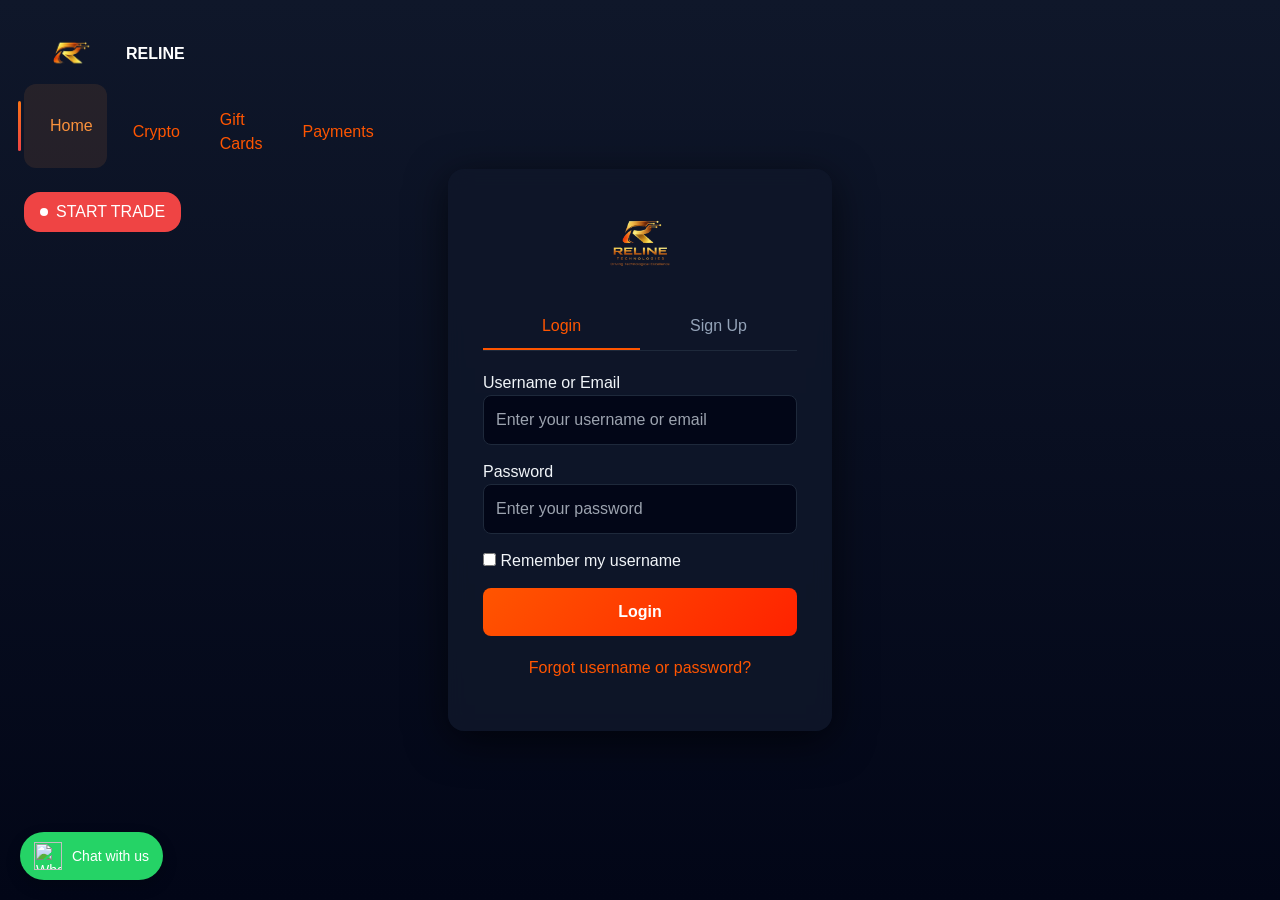
==== index.html @ bcefe8d1 "update layout" ====
<html lang="en" class="scroll-smooth">

<head>
  <meta charset="utf-8">
  <meta name="viewport" content="width=device-width, initial-scale=1">
  <title>RELINE — Chat-first Crypto &amp; Gift Cards</title>
  <meta name="description" content="RELINE — crypto, gift cards, and EthicAL payments with chat‑first simplicity.">
  <link rel="preconnect" href="https://s3.tradingview.com">
  <script src="https://cdn.tailwindcss.com"></script>
  <script>tailwind.config = { darkMode: 'class', theme: { extend: {} } };</script>

  <script>
    document.documentElement.classList.add('dark');
  </script>


  <style>
    @keyframes floatA {
      0% {
        transform: translate3d(0, 0, 0)
      }

      50% {
        transform: translate3d(12px, -10px, 0)
      }

      100% {
        transform: translate3d(0, 0, 0)
      }
    }

    @keyframes floatB {
      0% {
        transform: translate3d(0, 0, 0)
      }

      50% {
        transform: translate3d(-10px, 12px, 0)
      }

      100% {
        transform: translate3d(0, 0, 0)
      }
    }

    @media (prefers-color-scheme: dark) {
      html {
        class: dark;
      }
    }

    .badge {
      position: absolute;
      bottom: .5rem;
      left: .5rem;
      padding: .25rem .55rem;
      border-radius: 9999px;
      font-size: .75rem;
      background: rgba(255, 255, 255, .9);
      color: #0f172a;
      box-shadow: 0 1px 2px rgba(0, 0, 0, .08)
    }

    .dark .badge {
      background: rgba(2, 6, 23, .8);
      color: #fff
    }


    .whatsapp-float {
      position: fixed;
      bottom: 20px;
      left: 20px;
      display: flex;
      align-items: center;
      gap: 10px;
      background-color: #25D366;
      color: #fff;
      padding: 10px 14px;
      border-radius: 50px;
      text-decoration: none;
      font-size: 14px;
      font-weight: 500;
      box-shadow: 0 6px 15px rgba(0, 0, 0, 0.2);
      z-index: 9999;
      transition: transform 0.2s ease, box-shadow 0.2s ease;
    }

    .whatsapp-float:hover {
      transform: translateY(-3px);
      box-shadow: 0 10px 20px rgba(0, 0, 0, 0.25);
    }

    .whatsapp-float img {
      width: 28px;
      height: 28px;
    }
  </style>
  <style>
    *,
    ::before,
    ::after {
      --tw-border-spacing-x: 0;
      --tw-border-spacing-y: 0;
      --tw-translate-x: 0;
      --tw-translate-y: 0;
      --tw-rotate: 0;
      --tw-skew-x: 0;
      --tw-skew-y: 0;
      --tw-scale-x: 1;
      --tw-scale-y: 1;
      --tw-pan-x: ;
      --tw-pan-y: ;
      --tw-pinch-zoom: ;
      --tw-scroll-snap-strictness: proximity;
      --tw-gradient-from-position: ;
      --tw-gradient-via-position: ;
      --tw-gradient-to-position: ;
      --tw-ordinal: ;
      --tw-slashed-zero: ;
      --tw-numeric-figure: ;
      --tw-numeric-spacing: ;
      --tw-numeric-fraction: ;
      --tw-ring-inset: ;
      --tw-ring-offset-width: 0px;
      --tw-ring-offset-color: #fff;
      --tw-ring-color: rgba(246, 87, 59, 0.5);
      --tw-ring-offset-shadow: 0 0 #0000;
      --tw-ring-shadow: 0 0 #0000;
      --tw-shadow: 0 0 #0000;
      --tw-shadow-colored: 0 0 #0000;
      --tw-blur: ;
      --tw-brightness: ;
      --tw-contrast: ;
      --tw-grayscale: ;
      --tw-hue-rotate: ;
      --tw-invert: ;
      --tw-saturate: ;
      --tw-sepia: ;
      --tw-drop-shadow: ;
      --tw-backdrop-blur: ;
      --tw-backdrop-brightness: ;
      --tw-backdrop-contrast: ;
      --tw-backdrop-grayscale: ;
      --tw-backdrop-hue-rotate: ;
      --tw-backdrop-invert: ;
      --tw-backdrop-opacity: ;
      --tw-backdrop-saturate: ;
      --tw-backdrop-sepia: ;
      --tw-contain-size: ;
      --tw-contain-layout: ;
      --tw-contain-paint: ;
      --tw-contain-style:
    }

    ::backdrop {
      --tw-border-spacing-x: 0;
      --tw-border-spacing-y: 0;
      --tw-translate-x: 0;
      --tw-translate-y: 0;
      --tw-rotate: 0;
      --tw-skew-x: 0;
      --tw-skew-y: 0;
      --tw-scale-x: 1;
      --tw-scale-y: 1;
      --tw-pan-x: ;
      --tw-pan-y: ;
      --tw-pinch-zoom: ;
      --tw-scroll-snap-strictness: proximity;
      --tw-gradient-from-position: ;
      --tw-gradient-via-position: ;
      --tw-gradient-to-position: ;
      --tw-ordinal: ;
      --tw-slashed-zero: ;
      --tw-numeric-figure: ;
      --tw-numeric-spacing: ;
      --tw-numeric-fraction: ;
      --tw-ring-inset: ;
      --tw-ring-offset-width: 0px;
      --tw-ring-offset-color: #fff;
      --tw-ring-color: rgb(59 130 246 / 0.5);
      --tw-ring-offset-shadow: 0 0 #0000;
      --tw-ring-shadow: 0 0 #0000;
      --tw-shadow: 0 0 #0000;
      --tw-shadow-colored: 0 0 #0000;
      --tw-blur: ;
      --tw-brightness: ;
      --tw-contrast: ;
      --tw-grayscale: ;
      --tw-hue-rotate: ;
      --tw-invert: ;
      --tw-saturate: ;
      --tw-sepia: ;
      --tw-drop-shadow: ;
      --tw-backdrop-blur: ;
      --tw-backdrop-brightness: ;
      --tw-backdrop-contrast: ;
      --tw-backdrop-grayscale: ;
      --tw-backdrop-hue-rotate: ;
      --tw-backdrop-invert: ;
      --tw-backdrop-opacity: ;
      --tw-backdrop-saturate: ;
      --tw-backdrop-sepia: ;
      --tw-contain-size: ;
      --tw-contain-layout: ;
      --tw-contain-paint: ;
      --tw-contain-style:
    }

    /* ! tailwindcss v3.4.17 | MIT License | https://tailwindcss.com */
    *,
    ::after,
    ::before {
      box-sizing: border-box;
      border-width: 0;
      border-style: solid;
      border-color: #e5e7eb
    }

    ::after,
    ::before {
      --tw-content: ''
    }

    :host,
    html {
      line-height: 1.5;
      -webkit-text-size-adjust: 100%;
      -moz-tab-size: 4;
      tab-size: 4;
      font-family: ui-sans-serif, system-ui, sans-serif, "Apple Color Emoji", "Segoe UI Emoji", "Segoe UI Symbol", "Noto Color Emoji";
      font-feature-settings: normal;
      font-variation-settings: normal;
      -webkit-tap-highlight-color: transparent
    }

    body {
      margin: 0;
      line-height: inherit
    }

    hr {
      height: 0;
      color: inherit;
      border-top-width: 1px
    }

    abbr:where([title]) {
      -webkit-text-decoration: underline dotted;
      text-decoration: underline dotted
    }

    h1,
    h2,
    h3,
    h4,
    h5,
    h6 {
      font-size: inherit;
      font-weight: inherit
    }

    a {
      color: inherit;
      text-decoration: inherit
    }

    b,
    strong {
      font-weight: bolder
    }

    code,
    kbd,
    pre,
    samp {
      font-family: ui-monospace, SFMono-Regular, Menlo, Monaco, Consolas, "Liberation Mono", "Courier New", monospace;
      font-feature-settings: normal;
      font-variation-settings: normal;
      font-size: 1em
    }

    small {
      font-size: 80%
    }

    sub,
    sup {
      font-size: 75%;
      line-height: 0;
      position: relative;
      vertical-align: baseline
    }

    sub {
      bottom: -.25em
    }

    sup {
      top: -.5em
    }

    table {
      text-indent: 0;
      border-color: inherit;
      border-collapse: collapse
    }

    button,
    input,
    optgroup,
    select,
    textarea {
      font-family: inherit;
      font-feature-settings: inherit;
      font-variation-settings: inherit;
      font-size: 100%;
      font-weight: inherit;
      line-height: inherit;
      letter-spacing: inherit;
      color: inherit;
      margin: 0;
      padding: 0
    }

    button,
    select {
      text-transform: none
    }

    button,
    input:where([type=button]),
    input:where([type=reset]),
    input:where([type=submit]) {
      -webkit-appearance: button;
      background-color: transparent;
      background-image: none
    }

    :-moz-focusring {
      outline: auto
    }

    :-moz-ui-invalid {
      box-shadow: none
    }

    progress {
      vertical-align: baseline
    }

    ::-webkit-inner-spin-button,
    ::-webkit-outer-spin-button {
      height: auto
    }

    [type=search] {
      -webkit-appearance: textfield;
      outline-offset: -2px
    }

    ::-webkit-search-decoration {
      -webkit-appearance: none
    }

    ::-webkit-file-upload-button {
      -webkit-appearance: button;
      font: inherit
    }

    summary {
      display: list-item
    }

    blockquote,
    dd,
    dl,
    figure,
    h1,
    h2,
    h3,
    h4,
    h5,
    h6,
    hr,
    p,
    pre {
      margin: 0
    }

    fieldset {
      margin: 0;
      padding: 0
    }

    legend {
      padding: 0
    }

    menu,
    ol,
    ul {
      list-style: none;
      margin: 0;
      padding: 0
    }

    dialog {
      padding: 0
    }

    textarea {
      resize: vertical
    }

    input::placeholder,
    textarea::placeholder {
      opacity: 1;
      color: #9ca3af
    }

    [role=button],
    button {
      cursor: pointer
    }

    :disabled {
      cursor: default
    }

    audio,
    canvas,
    embed,
    iframe,
    img,
    object,
    svg,
    video {
      display: block;
      vertical-align: middle
    }

    img,
    video {
      max-width: 100%;
      height: auto
    }

    [hidden]:where(:not([hidden=until-found])) {
      display: none
    }

    .pointer-events-none {
      /* pointer-events: none */
    }

    .fixed {
      position: fixed
    }

    .absolute {
      position: absolute
    }

    .relative {
      position: relative
    }

    .sticky {
      position: sticky
    }

    .inset-0 {
      inset: 0px
    }

    .-bottom-10 {
      bottom: -2.5rem
    }

    .-bottom-32 {
      bottom: -8rem
    }

    .-bottom-48 {
      bottom: -12rem
    }

    .-left-16 {
      left: -4rem
    }

    .-left-24 {
      left: -6rem
    }

    .-left-40 {
      left: -10rem
    }

    .-right-10 {
      right: -2.5rem
    }

    .-right-32 {
      right: -8rem
    }

    .-right-40 {
      right: -10rem
    }

    .-top-10 {
      top: -2.5rem
    }

    .-top-24 {
      top: -6rem
    }

    .-top-40 {
      top: -10rem
    }

    .bottom-6 {
      bottom: 1.5rem
    }

    .right-6 {
      right: 1.5rem
    }

    .top-0 {
      top: 0px
    }

    .-z-10 {
      z-index: -10
    }

    .-z-20 {
      z-index: -20
    }

    .z-40 {
      z-index: 40
    }

    .mx-auto {
      margin-left: auto;
      margin-right: auto
    }

    .mb-4 {
      margin-bottom: 1rem
    }

    .mt-1 {
      margin-top: 0.25rem
    }

    .mt-10 {
      margin-top: 2.5rem
    }

    .mt-2 {
      margin-top: 0.5rem
    }

    .mt-4 {
      margin-top: 1rem
    }

    .mt-6 {
      margin-top: 1.5rem
    }

    .mt-8 {
      margin-top: 2rem
    }

    .mb-2 {
      margin-bottom: 0.5rem
    }

    .mt-3 {
      margin-top: 0.75rem
    }

    .block {
      display: block
    }

    .inline-block {
      display: inline-block
    }

    .flex {
      display: flex
    }

    .inline-flex {
      display: inline-flex
    }

    .grid {
      display: grid
    }

    .hidden {
      display: none
    }

    .h-2 {
      height: 0.5rem
    }

    .h-24 {
      height: 6rem
    }

    .h-3 {
      height: 0.75rem
    }

    .h-36 {
      height: 9rem
    }

    .h-40 {
      height: 10rem
    }

    .h-48 {
      height: 12rem
    }

    .h-5 {
      height: 1.25rem
    }

    .h-8 {
      height: 2rem
    }

    .h-80 {
      height: 20rem
    }

    .h-\[34rem\] {
      height: 34rem
    }

    .h-\[40rem\] {
      height: 40rem
    }

    .h-\[42rem\] {
      height: 42rem
    }

    .h-full {
      height: 100%
    }

    .max-h-72 {
      max-height: 18rem
    }

    .w-2 {
      width: 0.5rem
    }

    .w-24 {
      width: 6rem
    }

    .w-3 {
      width: 0.75rem
    }

    .w-40 {
      width: 10rem
    }

    .w-48 {
      width: 12rem
    }

    .w-5 {
      width: 1.25rem
    }

    .w-8 {
      width: 2rem
    }

    .w-80 {
      width: 20rem
    }

    .w-\[34rem\] {
      width: 34rem
    }

    .w-\[40rem\] {
      width: 40rem
    }

    .w-\[42rem\] {
      width: 42rem
    }

    .w-full {
      width: 100%
    }

    .max-w-6xl {
      max-width: 72rem
    }

    .rotate-12 {
      --tw-rotate: 12deg;
      transform: translate(var(--tw-translate-x), var(--tw-translate-y)) rotate(var(--tw-rotate)) skewX(var(--tw-skew-x)) skewY(var(--tw-skew-y)) scaleX(var(--tw-scale-x)) scaleY(var(--tw-scale-y))
    }

    .cursor-pointer {
      cursor: pointer
    }

    .grid-cols-2 {
      grid-template-columns: repeat(2, minmax(0, 1fr))
    }

    .flex-wrap {
      flex-wrap: wrap
    }

    .items-start {
      align-items: flex-start
    }

    .items-center {
      align-items: center
    }

    .justify-center {
      justify-content: center
    }

    .justify-between {
      justify-content: space-between
    }

    .gap-1 {
      gap: 0.25rem
    }

    .gap-10 {
      gap: 2.5rem
    }

    .gap-2 {
      gap: 0.5rem
    }

    .gap-3 {
      gap: 0.75rem
    }

    .gap-4 {
      gap: 1rem
    }

    .gap-6 {
      gap: 1.5rem
    }

    .gap-8 {
      gap: 2rem
    }

    .space-y-3> :not([hidden])~ :not([hidden]) {
      --tw-space-y-reverse: 0;
      margin-top: calc(0.75rem * calc(1 - var(--tw-space-y-reverse)));
      margin-bottom: calc(0.75rem * var(--tw-space-y-reverse))
    }

    .space-y-4> :not([hidden])~ :not([hidden]) {
      --tw-space-y-reverse: 0;
      margin-top: calc(1rem * calc(1 - var(--tw-space-y-reverse)));
      margin-bottom: calc(1rem * var(--tw-space-y-reverse))
    }

    .space-y-2> :not([hidden])~ :not([hidden]) {
      --tw-space-y-reverse: 0;
      margin-top: calc(0.5rem * calc(1 - var(--tw-space-y-reverse)));
      margin-bottom: calc(0.5rem * var(--tw-space-y-reverse))
    }

    .overflow-hidden {
      overflow: hidden
    }

    .scroll-smooth {
      scroll-behavior: smooth
    }

    .rounded-2xl {
      border-radius: 1rem
    }

    .rounded-\[40\%\] {
      border-radius: 40%
    }

    .rounded-full {
      border-radius: 9999px
    }

    .rounded-lg {
      border-radius: 0.5rem
    }

    .rounded-xl {
      border-radius: 0.75rem
    }

    .border {
      border-width: 1px
    }

    .border-b {
      border-bottom-width: 1px
    }

    .border-t {
      border-top-width: 1px
    }

    .border-slate-200 {
      --tw-border-opacity: 1;
      border-color: rgb(226 232 240 / var(--tw-border-opacity, 1))
    }

    .bg-cyan-400\/15 {
      background-color: rgb(34 211 238 / 0.15)
    }

    .bg-cyan-500 {
      --tw-bg-opacity: 1;
      background-color: rgb(6 182 212 / var(--tw-bg-opacity, 1))
    }

    .bg-cyan-600 {
      --tw-bg-opacity: 1;
      background-color: rgb(8 145 178 / var(--tw-bg-opacity, 1))
    }

    .bg-fuchsia-400\/10 {
      background-color: rgb(232 121 249 / 0.1)
    }

    .bg-slate-100 {
      --tw-bg-opacity: 1;
      background-color: rgb(241 245 249 / var(--tw-bg-opacity, 1))
    }

    .bg-white {
      --tw-bg-opacity: 1;
      background-color: rgb(255 255 255 / var(--tw-bg-opacity, 1))
    }

    .bg-white\/80 {
      background-color: rgb(255 255 255 / 0.8)
    }

    .bg-\[radial-gradient\(circle_at_1px_1px\2c \#0ea5e9_1px\2c transparent_1px\)\] {
      background-image: radial-gradient(circle at 1px 1px, #0ea5e9 1px, transparent 1px)
    }

    .bg-gradient-to-b {
      background-image: linear-gradient(to bottom, var(--tw-gradient-stops))
    }

    .bg-gradient-to-br {
      background-image: linear-gradient(to bottom right, var(--tw-gradient-stops))
    }

    .bg-gradient-to-tr {
      background-image: linear-gradient(to top right, var(--tw-gradient-stops))
    }

    .from-cyan-400 {
      --tw-gradient-from: #22d3ee var(--tw-gradient-from-position);
      --tw-gradient-to: rgb(34 211 238 / 0) var(--tw-gradient-to-position);
      --tw-gradient-stops: var(--tw-gradient-from), var(--tw-gradient-to)
    }

    .from-cyan-400\/30 {
      --tw-gradient-from: rgb(34 211 238 / 0.3) var(--tw-gradient-from-position);
      --tw-gradient-to: rgb(34 211 238 / 0) var(--tw-gradient-to-position);
      --tw-gradient-stops: var(--tw-gradient-from), var(--tw-gradient-to)
    }

    .from-violet-500 {
      --tw-gradient-from: #8b5cf6 var(--tw-gradient-from-position);
      --tw-gradient-to: rgb(139 92 246 / 0) var(--tw-gradient-to-position);
      --tw-gradient-stops: var(--tw-gradient-from), var(--tw-gradient-to)
    }

    .from-violet-500\/20 {
      --tw-gradient-from: rgb(139 92 246 / 0.2) var(--tw-gradient-from-position);
      --tw-gradient-to: rgb(139 92 246 / 0) var(--tw-gradient-to-position);
      --tw-gradient-stops: var(--tw-gradient-from), var(--tw-gradient-to)
    }

    .from-white {
      --tw-gradient-from: #fff var(--tw-gradient-from-position);
      --tw-gradient-to: rgb(255 255 255 / 0) var(--tw-gradient-to-position);
      --tw-gradient-stops: var(--tw-gradient-from), var(--tw-gradient-to)
    }

    .from-white\/80 {
      --tw-gradient-from: rgb(255 255 255 / 0.8) var(--tw-gradient-from-position);
      --tw-gradient-to: rgb(255 255 255 / 0) var(--tw-gradient-to-position);
      --tw-gradient-stops: var(--tw-gradient-from), var(--tw-gradient-to)
    }

    .via-cyan-400 {
      --tw-gradient-to: rgb(34 211 238 / 0) var(--tw-gradient-to-position);
      --tw-gradient-stops: var(--tw-gradient-from), #22d3ee var(--tw-gradient-via-position), var(--tw-gradient-to)
    }

    .via-cyan-400\/20 {
      --tw-gradient-to: rgb(34 211 238 / 0) var(--tw-gradient-to-position);
      --tw-gradient-stops: var(--tw-gradient-from), rgb(34 211 238 / 0.2) var(--tw-gradient-via-position), var(--tw-gradient-to)
    }

    .via-fuchsia-500 {
      --tw-gradient-to: rgb(217 70 239 / 0) var(--tw-gradient-to-position);
      --tw-gradient-stops: var(--tw-gradient-from), #d946ef var(--tw-gradient-via-position), var(--tw-gradient-to)
    }

    .via-white\/40 {
      --tw-gradient-to: rgb(255 255 255 / 0) var(--tw-gradient-to-position);
      --tw-gradient-stops: var(--tw-gradient-from), rgb(255 255 255 / 0.4) var(--tw-gradient-via-position), var(--tw-gradient-to)
    }

    .to-fuchsia-500\/20 {
      --tw-gradient-to: rgb(217 70 239 / 0.2) var(--tw-gradient-to-position)
    }

    .to-fuchsia-500\/30 {
      --tw-gradient-to: rgb(217 70 239 / 0.3) var(--tw-gradient-to-position)
    }

    .to-slate-50 {
      --tw-gradient-to: #f8fafc var(--tw-gradient-to-position)
    }

    .to-transparent {
      --tw-gradient-to: transparent var(--tw-gradient-to-position)
    }

    .to-violet-500\/30 {
      --tw-gradient-to: rgb(139 92 246 / 0.3) var(--tw-gradient-to-position)
    }

    .to-white\/80 {
      --tw-gradient-to: rgb(255 255 255 / 0.8) var(--tw-gradient-to-position)
    }

    .object-cover {
      object-fit: cover
    }

    .p-1 {
      padding: 0.25rem
    }

    .p-4 {
      padding: 1rem
    }

    .p-6 {
      padding: 1.5rem
    }

    .px-2 {
      padding-left: 0.5rem;
      padding-right: 0.5rem
    }

    .px-3 {
      padding-left: 0.75rem;
      padding-right: 0.75rem
    }

    .px-4 {
      padding-left: 1rem;
      padding-right: 1rem
    }

    .px-6 {
      padding-left: 1.5rem;
      padding-right: 1.5rem
    }

    .py-1 {
      padding-top: 0.25rem;
      padding-bottom: 0.25rem
    }

    .py-12 {
      padding-top: 3rem;
      padding-bottom: 3rem
    }

    .py-14 {
      padding-top: 3.5rem;
      padding-bottom: 3.5rem
    }

    .py-2 {
      padding-top: 0.5rem;
      padding-bottom: 0.5rem
    }

    .py-3 {
      padding-top: 0.75rem;
      padding-bottom: 0.75rem
    }

    .py-4 {
      padding-top: 1rem;
      padding-bottom: 1rem
    }

    .py-10 {
      padding-top: 2.5rem;
      padding-bottom: 2.5rem
    }

    .pb-10 {
      padding-bottom: 2.5rem
    }

    .pt-16 {
      padding-top: 4rem
    }

    .text-3xl {
      font-size: 1.875rem;
      line-height: 2.25rem
    }

    .text-4xl {
      font-size: 2.25rem;
      line-height: 2.5rem
    }

    .text-base {
      font-size: 1rem;
      line-height: 1.5rem
    }

    .text-lg {
      font-size: 1.125rem;
      line-height: 1.75rem
    }

    .text-sm {
      font-size: 0.875rem;
      line-height: 1.25rem
    }

    .text-xs {
      font-size: 0.75rem;
      line-height: 1rem
    }

    .font-semibold {
      font-weight: 600
    }

    .font-medium {
      font-weight: 500
    }

    .leading-tight {
      line-height: 1.25
    }

    .tracking-tight {
      letter-spacing: -0.025em
    }

    .text-slate-500 {
      --tw-text-opacity: 1;
      color: rgb(100 116 139 / var(--tw-text-opacity, 1))
    }

    .text-slate-600 {
      --tw-text-opacity: 1;
      color: rgb(71 85 105 / var(--tw-text-opacity, 1))
    }

    .text-slate-700 {
      --tw-text-opacity: 1;
      color: rgb(51 65 85 / var(--tw-text-opacity, 1))
    }

    .text-slate-900 {
      --tw-text-opacity: 1;
      color: rgb(15 23 42 / var(--tw-text-opacity, 1))
    }

    .text-white {
      --tw-text-opacity: 1;
      color: rgb(255 255 255 / var(--tw-text-opacity, 1))
    }

    .placeholder-slate-400::placeholder {
      --tw-placeholder-opacity: 1;
      color: rgb(148 163 184 / var(--tw-placeholder-opacity, 1))
    }

    .opacity-25 {
      opacity: 0.25
    }

    .opacity-30 {
      opacity: 0.3
    }

    .opacity-\[0\.06\] {
      opacity: 0.06
    }

    .shadow {
      --tw-shadow: 0 1px 3px 0 rgb(0 0 0 / 0.1), 0 1px 2px -1px rgb(0 0 0 / 0.1);
      --tw-shadow-colored: 0 1px 3px 0 var(--tw-shadow-color), 0 1px 2px -1px var(--tw-shadow-color);
      box-shadow: var(--tw-ring-offset-shadow, 0 0 #0000), var(--tw-ring-shadow, 0 0 #0000), var(--tw-shadow)
    }

    .shadow-lg {
      --tw-shadow: 0 10px 15px -3px rgb(0 0 0 / 0.1), 0 4px 6px -4px rgb(0 0 0 / 0.1);
      --tw-shadow-colored: 0 10px 15px -3px var(--tw-shadow-color), 0 4px 6px -4px var(--tw-shadow-color);
      box-shadow: var(--tw-ring-offset-shadow, 0 0 #0000), var(--tw-ring-shadow, 0 0 #0000), var(--tw-shadow)
    }

    .blur-2xl {
      --tw-blur: blur(40px);
      filter: var(--tw-blur) var(--tw-brightness) var(--tw-contrast) var(--tw-grayscale) var(--tw-hue-rotate) var(--tw-invert) var(--tw-saturate) var(--tw-sepia) var(--tw-drop-shadow)
    }

    .blur-3xl {
      --tw-blur: blur(64px);
      filter: var(--tw-blur) var(--tw-brightness) var(--tw-contrast) var(--tw-grayscale) var(--tw-hue-rotate) var(--tw-invert) var(--tw-saturate) var(--tw-sepia) var(--tw-drop-shadow)
    }

    .blur-xl {
      --tw-blur: blur(24px);
      filter: var(--tw-blur) var(--tw-brightness) var(--tw-contrast) var(--tw-grayscale) var(--tw-hue-rotate) var(--tw-invert) var(--tw-saturate) var(--tw-sepia) var(--tw-drop-shadow)
    }

    .backdrop-blur {
      --tw-backdrop-blur: blur(8px);
      -webkit-backdrop-filter: var(--tw-backdrop-blur) var(--tw-backdrop-brightness) var(--tw-backdrop-contrast) var(--tw-backdrop-grayscale) var(--tw-backdrop-hue-rotate) var(--tw-backdrop-invert) var(--tw-backdrop-opacity) var(--tw-backdrop-saturate) var(--tw-backdrop-sepia);
      backdrop-filter: var(--tw-backdrop-blur) var(--tw-backdrop-brightness) var(--tw-backdrop-contrast) var(--tw-backdrop-grayscale) var(--tw-backdrop-hue-rotate) var(--tw-backdrop-invert) var(--tw-backdrop-opacity) var(--tw-backdrop-saturate) var(--tw-backdrop-sepia)
    }

    .transition-transform {
      transition-property: transform;
      transition-timing-function: cubic-bezier(0.4, 0, 0.2, 1);
      transition-duration: 150ms
    }

    .duration-150 {
      transition-duration: 150ms
    }

    .duration-300 {
      transition-duration: 300ms
    }

    .will-change-transform {
      will-change: transform
    }

    .\[background-size\:22px_22px\] {
      background-size: 22px 22px
    }

    .hover\:-translate-y-1:hover {
      --tw-translate-y: -0.25rem;
      transform: translate(var(--tw-translate-x), var(--tw-translate-y)) rotate(var(--tw-rotate)) skewX(var(--tw-skew-x)) skewY(var(--tw-skew-y)) scaleX(var(--tw-scale-x)) scaleY(var(--tw-scale-y))
    }

    .hover\:bg-cyan-600:hover {
      --tw-bg-opacity: 1;
      background-color: rgb(8 145 178 / var(--tw-bg-opacity, 1))
    }

    .hover\:bg-slate-50:hover {
      --tw-bg-opacity: 1;
      background-color: rgb(248 250 252 / var(--tw-bg-opacity, 1))
    }

    .hover\:text-cyan-600:hover {
      --tw-text-opacity: 1;
      color: rgb(8 145 178 / var(--tw-text-opacity, 1))
    }

    .hover\:shadow-xl:hover {
      --tw-shadow: 0 20px 25px -5px rgb(0 0 0 / 0.1), 0 8px 10px -6px rgb(0 0 0 / 0.1);
      --tw-shadow-colored: 0 20px 25px -5px var(--tw-shadow-color), 0 8px 10px -6px var(--tw-shadow-color);
      box-shadow: var(--tw-ring-offset-shadow, 0 0 #0000), var(--tw-ring-shadow, 0 0 #0000), var(--tw-shadow)
    }

    .dark\:border-slate-700:is(.dark *) {
      --tw-border-opacity: 1;
      border-color: rgb(51 65 85 / var(--tw-border-opacity, 1))
    }

    .dark\:border-slate-800:is(.dark *) {
      --tw-border-opacity: 1;
      border-color: rgb(30 41 59 / var(--tw-border-opacity, 1))
    }

    .dark\:bg-slate-800:is(.dark *) {
      --tw-bg-opacity: 1;
      background-color: rgb(30 41 59 / var(--tw-bg-opacity, 1))
    }

    .dark\:bg-slate-900\/50:is(.dark *) {
      background-color: rgb(15 23 42 / 0.5)
    }

    .dark\:bg-slate-900\/80:is(.dark *) {
      background-color: rgb(15 23 42 / 0.8)
    }

    .dark\:bg-slate-700:is(.dark *) {
      --tw-bg-opacity: 1;
      background-color: rgb(51 65 85 / var(--tw-bg-opacity, 1))
    }

    .dark\:from-slate-900:is(.dark *) {
      --tw-gradient-from: #0f172a var(--tw-gradient-from-position);
      --tw-gradient-to: rgb(15 23 42 / 0) var(--tw-gradient-to-position);
      --tw-gradient-stops: var(--tw-gradient-from), var(--tw-gradient-to)
    }

    .dark\:from-slate-900\/80:is(.dark *) {
      --tw-gradient-from: rgb(15 23 42 / 0.8) var(--tw-gradient-from-position);
      --tw-gradient-to: rgb(15 23 42 / 0) var(--tw-gradient-to-position);
      --tw-gradient-stops: var(--tw-gradient-from), var(--tw-gradient-to)
    }

    .dark\:via-slate-900\/40:is(.dark *) {
      --tw-gradient-to: rgb(15 23 42 / 0) var(--tw-gradient-to-position);
      --tw-gradient-stops: var(--tw-gradient-from), rgb(15 23 42 / 0.4) var(--tw-gradient-via-position), var(--tw-gradient-to)
    }

    .dark\:to-slate-950:is(.dark *) {
      --tw-gradient-to: #020617 var(--tw-gradient-to-position)
    }

    .dark\:to-slate-950\/85:is(.dark *) {
      --tw-gradient-to: rgb(2 6 23 / 0.85) var(--tw-gradient-to-position)
    }

    .dark\:text-slate-100:is(.dark *) {
      --tw-text-opacity: 1;
      color: rgb(241 245 249 / var(--tw-text-opacity, 1))
    }

    .dark\:text-slate-200:is(.dark *) {
      --tw-text-opacity: 1;
      color: rgb(226 232 240 / var(--tw-text-opacity, 1))
    }

    .dark\:text-slate-300:is(.dark *) {
      --tw-text-opacity: 1;
      color: rgb(203 213 225 / var(--tw-text-opacity, 1))
    }

    .dark\:text-white:is(.dark *) {
      --tw-text-opacity: 1;
      color: rgb(255 255 255 / var(--tw-text-opacity, 1))
    }

    .dark\:opacity-20:is(.dark *) {
      opacity: 0.2
    }

    .dark\:hover\:bg-slate-700:hover:is(.dark *) {
      --tw-bg-opacity: 1;
      background-color: rgb(51 65 85 / var(--tw-bg-opacity, 1))
    }

    @media (min-width: 640px) {
      .sm\:grid-cols-2 {
        grid-template-columns: repeat(2, minmax(0, 1fr))
      }

      .sm\:px-6 {
        padding-left: 1.5rem;
        padding-right: 1.5rem
      }

      .sm\:text-5xl {
        font-size: 3rem;
        line-height: 1
      }
    }

    @media (min-width: 768px) {
      .md\:flex {
        display: flex
      }

      .md\:grid-cols-2 {
        grid-template-columns: repeat(2, minmax(0, 1fr))
      }

      .md\:grid-cols-3 {
        grid-template-columns: repeat(3, minmax(0, 1fr))
      }

      .md\:grid-cols-4 {
        grid-template-columns: repeat(4, minmax(0, 1fr))
      }
    }

    /* ===== RED THEME OVERRIDE ===== */

    /* Main brand backgrounds */
    .bg-cyan-400\/15 {
      background-color: rgba(239, 68, 68, 0.15) !important;
    }

    .bg-cyan-500 {
      background-color: #ef4444 !important;
    }

    .bg-cyan-600 {
      background-color: #dc2626 !important;
    }

    .hover\:bg-cyan-600:hover {
      background-color: #dc2626 !important;
    }

    /* Gradient overrides */
    .from-cyan-400 {
      --tw-gradient-from: #ef4444 !important;
    }

    .from-cyan-400\/30 {
      --tw-gradient-from: rgba(239, 68, 68, 0.3) !important;
    }

    .via-cyan-400 {
      --tw-gradient-stops: var(--tw-gradient-from), #ef4444, var(--tw-gradient-to) !important;
    }

    .via-cyan-400\/20 {
      --tw-gradient-stops: var(--tw-gradient-from), rgba(239, 68, 68, 0.2), var(--tw-gradient-to) !important;
    }

    .from-violet-500 {
      --tw-gradient-from: #b91c1c !important;
    }

    .from-violet-500\/20 {
      --tw-gradient-from: rgba(185, 28, 28, 0.2) !important;
    }

    .via-fuchsia-500 {
      --tw-gradient-stops: var(--tw-gradient-from), #ef4444, var(--tw-gradient-to) !important;
    }

    .to-fuchsia-500\/20 {
      --tw-gradient-to: rgba(239, 68, 68, 0.2) !important;
    }

    .to-fuchsia-500\/30 {
      --tw-gradient-to: rgba(239, 68, 68, 0.3) !important;
    }

    .to-violet-500\/30 {
      --tw-gradient-to: rgba(185, 28, 28, 0.3) !important;
    }

    /* Text hover */
    .hover\:text-cyan-600:hover {
      color: #dc2626 !important;
    }

    /* Radial background pattern */
    .bg-\[radial-gradient\(circle_at_1px_1px\2c \#0ea5e9_1px\2c transparent_1px\)\] {
      background-image: radial-gradient(circle at 1px 1px, #ef4444 1px, transparent 1px) !important;
    }

    /* Ring color */
    :root {
      --tw-ring-color: rgba(239, 68, 68, 0.5) !important;
    }


    /* Background */
    body {
      margin: 0;
      font-family: 'Segoe UI', sans-serif;
      background: linear-gradient(135deg, #0f172a, #020617);
      color: #fff;
    }

    /* Container */
    .auth-container {
      display: flex;
      justify-content: center !important;
      align-items: center !important;
      height: 100vh;
    }

    /* Box */
    .auth-box {
      background: rgba(15, 23, 42, 0.9);
      padding: 35px;
      width: 30%;
      border-radius: 16px;
      box-shadow: 0 10px 40px rgba(0, 0, 0, 0.6);
      backdrop-filter: blur(10px);
      animation: fadeIn 0.6s ease;
    }

    /* Logo */
    .auth-logo img {
      width: 120px;
      display: block;
      margin: 0 auto 20px;
    }

    /* Tabs */
    .auth-tabs {
      display: flex;
      margin-bottom: 20px;
      border-bottom: 1px solid #1e293b;
    }

    .auth-tab {
      flex: 1;
      text-align: center;
      padding: 10px;
      cursor: pointer;
      color: #94a3b8;
      transition: 0.3s;
    }

    .auth-tab.active {
      color: #ff5500;
      border-bottom: 2px solid #ff5500;
    }

    /* Inputs */
    .form-group {
      margin-bottom: 15px;
    }

    .form-control {
      width: 100%;
      padding: 12px;
      border-radius: 8px;
      border: 1px solid #1e293b;
      background: #020617;
      color: #fff;
      outline: none;
      transition: 0.3s;
    }

    .form-control:focus {
      border-color: #ff5500;
      box-shadow: 0 0 8px rgba(255, 85, 0, 0.4);
    }

    /* Button */
    .btn-primary {
      background: linear-gradient(135deg, #ff5500, #ff2200);
      border: none;
      padding: 12px;
      border-radius: 8px;
      color: #fff;
      font-weight: bold;
      cursor: pointer;
      transition: 0.3s;
    }

    /* Button Hover (IMPORTANT 🔥) */
    .btn-primary:hover {
      transform: translateY(-2px);
      box-shadow: 0 8px 20px rgba(255, 85, 0, 0.4);
    }

    /* Checkbox */
    input[type="checkbox"] {
      accent-color: #ff5500;
    }

    /* Links */
    a {
      color: #ff5500;
      text-decoration: none;
    }

    a:hover {
      text-decoration: underline;
    }

    /* Animation */
    @keyframes fadeIn {
      from {
        opacity: 0;
        transform: translateY(20px);
      }

      to {
        opacity: 1;
        transform: translateY(0);
      }
    }
  </style>
  <script src="https://s3.tradingview.com/tv.js" async=""></script>
</head>



<!--Start of Tawk.to Script-->
<script type="text/javascript">
  var Tawk_API = Tawk_API || {}, Tawk_LoadStart = new Date();
  (function () {
    var s1 = document.createElement("script"), s0 = document.getElementsByTagName("script")[0];
    s1.async = true;
    s1.src = 'https://embed.tawk.to/6982891d3c76db1c37e39542/1jgiuf7s5';
    s1.charset = 'UTF-8';
    s1.setAttribute('crossorigin', '*');
    s0.parentNode.insertBefore(s1, s0);
  })();
</script>
<!--End of Tawk.to Script-->

<body
  class="bg-gradient-to-b from-white to-slate-50 text-slate-900 dark:from-slate-900 dark:to-slate-950 dark:text-slate-100">
  <!-- Animated Backdrop -->

  <!-- Login/Signup Page -->
  <div id="authPage" class="auth-container">
    <div class="auth-box">
      <div class="auth-logo">
        <img src="img/reline_logo.png" alt="Concora Credit Union">
      </div>
      <div class="auth-tabs">
        <div class="auth-tab active" onclick="switchAuthTab('login')">Login</div>
        <div class="auth-tab" onclick="switchAuthTab('signup')">Sign Up</div>
      </div>

      <form id="loginForm" class="auth-form active">
        <div class="form-group">
          <label>Username or Email</label>
          <input type="text" class="form-control" id="loginUser" placeholder="Enter your username or email" required=""
            fdprocessedid="g4myyl">
        </div>
        <div class="form-group">
          <label>Password</label>
          <input type="password" class="form-control" id="loginPass" placeholder="Enter your password" required=""
            fdprocessedid="kkvztd">
        </div>
        <div class="form-group">
          <label>
            <input type="checkbox" id="rememberUsername"> Remember my username
          </label>
        </div>
        <div class="form-actions">
          <button id="login-btn" type="button" class="btn btn-primary" style="width: 100%;" onclick="login()"
            fdprocessedid="tl63r">Login</button>
        </div>
        <div style="text-align: center; margin-top: 20px;">
          <a href="#">Forgot username or password?</a>
        </div>
      </form>

      <form id="signupForm" class="auth-form" style="display: none;">
        <div class="form-group">
          <label>First Name</label>
          <input type="text" class="form-control" id="firstName" placeholder="Enter your first name" required="">
        </div>
        <div class="form-group">
          <label>Last Name</label>
          <input type="text" class="form-control" id="lastName" placeholder="Enter your last name" required="">
        </div>
        <div class="form-group">
          <label>Email</label>
          <input type="email" class="form-control" id="signupUser" placeholder="Enter your email" required="">
        </div>
        <div class="form-group">
          <label>Phone Number</label>
          <input type="tel" class="form-control" id="phone" placeholder="Enter your phone number" required="">
        </div>
        <div class="form-group">
          <label>Create Username</label>
          <input type="text" class="form-control" id="signupUser" placeholder="Create a username" required="">
        </div>
        <div class="form-group">
          <label>Create Password</label>
          <input type="password" class="form-control" id="signupPass" placeholder="Create a password" required="">
        </div>
        <div class="form-actions">
          <button type="button" class="btn btn-primary" style="width: 100%;" onclick="signup()">Enroll</button>
        </div>
      </form>
    </div>
  </div>



  <script>
    function switchAuthTab(tab) {
      const loginForm = document.getElementById("loginForm");
      const signupForm = document.getElementById("signupForm");
      const tabs = document.querySelectorAll(".auth-tab");

      tabs.forEach(t => t.classList.remove("active"));

      if (tab === "login") {
        loginForm.style.display = "block";
        signupForm.style.display = "none";
        tabs[0].classList.add("active");
      } else {
        loginForm.style.display = "none";
        signupForm.style.display = "block";
        tabs[1].classList.add("active");
      }
    }

    function signup() {
      const username = document.getElementById("signupUser").value;
      const password = document.getElementById("signupPass").value;

      if (!username || !password) {
        alert("Please fill all fields");
        return;
      }

      // Check if user already exists
      if (localStorage.getItem("user_" + username)) {
        alert("User already exists!");
        return;
      }

      const user = { username, password };

      localStorage.setItem("user_" + username, JSON.stringify(user));

      alert("Signup successful! You can now login.");

      // Switch back to login tab
      switchAuthTab("login");
    }
  </script>


  <script>
    function login() {
      const username = document.getElementById("loginUser").value.trim();
      const password = document.getElementById("loginPass").value.trim();

      // Admin
      if (username === "admin" && password === "1234") {
        localStorage.setItem("loggedInUser", username);
        showMainApp();
        return;
      }

      const storedUser = localStorage.getItem("user_" + username);

      if (!storedUser) {
        alert("User not found!");
        return;
      }

      const user = JSON.parse(storedUser);

      if (user.password === password) {


        // ✅ Save session
        localStorage.setItem("loggedInUser", username);

        // ✅ SHOW MAIN PAGE
        showMainApp();
      } else {
        alert("Incorrect password!");
      }
    }
  </script>

  <script>
    function showMainApp() {
      // Hide login overlay
      document.getElementById("authPage").style.display = "none";

      // Show main content
      document.getElementById("mainContent").style.display = "block";

      // Unlock scrolling
      document.body.classList.remove("locked");
    }
  </script>


  <script>
    window.onload = function () {
      const user = localStorage.getItem("loggedInUser");

      if (user) {
        showMainApp();
      }
    };
  </script> 

<!-- 
  <script>
    window.onload = function () {
      const user = localStorage.getItem("loggedInUser");

      if (!user) {
        document.getElementById("authPage").style.display = "block";
      } else {
        showMainApp();
      }
    };
  </script>



  <script>
    // Pre-made accounts
    const accounts = [
      {
        // name: "King",
        email: "billionaire@gmail.com",
        username: "billionaire",
        password: "12345678"
      }
    ];

  </script>



  <!-- MAIN WEBSITE CONTENT -->
  <div id="mainContent" style="display:none;">
    <!-- YOUR EXISTING WEBSITE CODE GOES HERE -->



    <div aria-hidden="" class="pointer-events-none fixed inset-0 -z-20 overflow-hidden">
      <div id="bgParallax" class="absolute inset-0 will-change-transform transition-transform duration-150"
        style="transform: translate(4.98884px, -2.41655px) scale(1.03);">
        <img src="./img/2geda.jpeg" alt="" class="w-full h-full object-cover opacity-30 dark:opacity-20">
      </div>
      <div
        class="absolute inset-0 bg-gradient-to-b from-white/80 via-white/40 to-white/80 dark:from-slate-900/80 dark:via-slate-900/40 dark:to-slate-950/85">
      </div>
      <div class="absolute -top-40 -left-40 w-[40rem] h-[40rem] rounded-full bg-cyan-400/15 blur-3xl"
        style="animation: floatA 22s ease-in-out infinite;"></div>
      <div class="absolute -bottom-48 -right-32 w-[42rem] h-[42rem] rounded-full bg-fuchsia-400/10 blur-3xl"
        style="animation: floatB 26s ease-in-out infinite;"></div>
    </div>

    <!-- Header -->
    <header
      class="sticky top-0 z-40 backdrop-blur bg-white/80 dark:bg-slate-900/80 border-b border-slate-200 dark:border-slate-800">
      <div class="max-w-6xl mx-auto px-4 sm:px-6 py-3 flex items-center justify-between">
        <a href="#home" class="flex items-center gap-2"><img src="img/reline_logo.png" alt="Reline Technologies"
            style="height:60px;">
          <!-- <span class="w-8 h-8 rounded-xl bg-red-600 shadow-lg shadow-red-600/40 block"></span> -->
          <span class="font-semibold tracking-tight">RELINE CAPITAL</span>
        </a>
        <nav class="hidden md:flex items-center gap-6 text-sm">
          <a href="index.html" class="hover:text-cyan-600">Home</a>
          <a href="crypto.html" class="hover:text-cyan-600">Crypto</a>
          <a href="giftcard.html" class="hover:text-cyan-600">Gift Cards</a>
          <a href="accounts.html" class="hover:text-cyan-600">Payments</a>
          <!-- <a href="#faq" class="hover:text-cyan-600">FAQ</a>
        <a href="#contact" class="hover:text-cyan-600">Contact</a> -->
        </nav>
        <div class="flex flex-wrap items-center gap-3">
          <!--<div
          class="flex items-center gap-1 p-1 rounded-xl border border-slate-200 dark:border-slate-700 bg-slate-100 dark:bg-slate-800">
          <span class="px-2 text-xs text-slate-500">Theme</span>
          <button id="tAuto" class="px-3 py-1 rounded-lg text-sm text-slate-600 dark:text-slate-300">Auto</button>
          <button id="tLight"
            class="px-3 py-1 rounded-lg text-sm bg-white dark:bg-slate-700 shadow text-slate-900 dark:text-white">Light</button>
          <button id="tDark" class="px-3 py-1 rounded-lg text-sm text-slate-600 dark:text-slate-300">Dark</button>
        </div> -->
          <!-- <div id="chartToggle"
          class="items-center gap-1 p-1 rounded-xl border border-slate-200 dark:border-slate-700 bg-slate-100 dark:bg-slate-800 hidden">
          <span class="px-2 text-xs text-slate-500">Chart</span>
          <button data-chart="candles"
            class="px-3 py-1 rounded-lg text-sm bg-white dark:bg-slate-700 shadow text-slate-900 dark:text-white">Candles</button>
          <button data-chart="line"
            class="px-3 py-1 rounded-lg text-sm text-slate-600 dark:text-slate-300">Line</button>
        </div> -->
          <button onclick="if (typeof Tawk_API !== 'undefined') { Tawk_API.maximize(); }"
            class="hidden lg:inline-flex rounded-2xl bg-cyan-500 hover:bg-cyan-600 text-white px-4 py-2 items-center justify-center gap-2">
            <span class="inline-block w-2 h-2 rounded-full bg-white"></span>
            START TRADE
          </button>

          <!-- Mobile Hamburger -->
          <button id="menuBtn"
            class="md:hidden relative z-50 w-9 h-9 flex flex-col justify-center items-center gap-1.5 group">
            <span class="line w-6 h-0.5 bg-white transition-all duration-300"></span>
            <span class="line w-6 h-0.5 bg-white transition-all duration-300"></span>
            <span class="line w-6 h-0.5 bg-white transition-all duration-300"></span>
          </button>
        </div>
      </div>
    </header>

    <main>
      <!-- HOME -->
      <section id="home" class="relative bg-slate-895 text-white">
        <div
          class="absolute inset-0 opacity-20 bg-[radial-gradient(circle_at_20%_20%,#7f1d1d,transparent_40%),radial-gradient(circle_at_50%_50%,#991b1b,transparent_40%)]">
        </div>

        <div class="relative max-w-6xl mx-auto px-6 py-24 grid md:grid-cols-2 gap-16 items-center">

          <!-- LEFT CONTENT -->
          <div>
            <p class="text-sm tracking-widest uppercase text-red-500 mb-4">
              Digital Asset Brokerage
            </p>

            <h1 class="text-5xl md:text-6xl font-bold leading-tight">
              Trade Crypto & Gift Cards
              <span class="block text-red-500">With Confidence.</span>
            </h1>

            <p class="mt-6 text-lg text-slate-300 max-w-lg">
              Private OTC desk offering fast settlement, real-time quotes,
              and secure payment processing. Designed for serious traders.
            </p>

            <div class="mt-8 flex flex-wrap gap-4">
              <button onclick="if (typeof Tawk_API !== 'undefined') { Tawk_API.maximize(); }"
                class="bg-red-600 hover:bg-red-700 transition px-6 py-3 rounded-xl font-medium shadow-lg">
                Trade Now
              </button>

              <a href="https://wa.me/2349066944969?text=Hello%20I%20want%20to%20make%20an%20inquiry" target="_blank"
                class="border border-slate-700 hover:border-red-600 px-6 py-3 rounded-xl transition inline-flex items-center gap-2">

                <span>💬</span> Get in Touch
              </a>
            </div>

            <div class="mt-10 flex gap-8 text-sm text-slate-400">
              <span>✔ Secure</span>
              <span>✔ Fast Settlement</span>
              <span>✔ Confidential</span>
            </div>
          </div>

          <!-- RIGHT GLASS CARD -->
          <div class="backdrop-blur-xl bg-white/5 border border-white/10 rounded-3xl p-8 shadow-2xl">
            <h3 class="text-xl font-semibold mb-6">Create Trade Request</h3>

            <div class="space-y-4">
              <input class="w-full bg-slate-900 border border-slate-800 rounded-xl px-4 py-3 placeholder-slate-500"
                placeholder="Transaction Type (Buy / Sell / Convert)">

              <input class="w-full bg-slate-900 border border-slate-800 rounded-xl px-4 py-3 placeholder-slate-500"
                placeholder="Asset (BTC, USDT, Amazon…)">

              <input class="w-full bg-slate-900 border border-slate-800 rounded-xl px-4 py-3 placeholder-slate-500"
                placeholder="Amount">

              <input class="w-full bg-slate-900 border border-slate-800 rounded-xl px-4 py-3 placeholder-slate-500"
                placeholder="Settlement Method">

              <button onclick="if (typeof Tawk_API !== 'undefined') { Tawk_API.maximize(); }"
                class="w-full bg-red-600 hover:bg-red-700 transition rounded-xl py-3 font-medium shadow-lg">
                Continue to Live Chat
              </button>
            </div>

            <p class="text-xs text-slate-500 mt-4">
              We never request private keys, seed phrases, or 2FA codes.
            </p>
          </div>

        </div>
      </section>

      <!-- Highlights -->
      <section class="max-w-6xl mx-auto px-6 py-16">
        <div class="grid md:grid-cols-3 gap-8">

          <!-- Card 1 -->
          <div
            class="relative p-8 rounded-2xl bg-slate-900 border border-slate-800 hover:border-red-600 transition-all duration-300 hover:-translate-y-1 hover:shadow-xl overflow-hidden">

            <div class="w-12 h-[2px] bg-gradient-to-r from-red-600 to-red-400 mb-6 rounded-full"></div>

            <h3 class="text-lg font-semibold text-white">
              Crypto at real market rates
            </h3>

            <p class="mt-3 text-sm text-slate-400 leading-relaxed">
              BTC, ETH, USDT with transparent spreads.
              Settlement via bank or mobile money.
            </p>
          </div>

          <!-- Card 2 -->
          <div
            class="relative p-8 rounded-2xl bg-slate-900 border border-slate-800 hover:border-red-600 transition-all duration-300 hover:-translate-y-1 hover:shadow-xl overflow-hidden">

            <div class="w-12 h-[2px] bg-gradient-to-r from-red-600 to-red-400 mb-6 rounded-full"></div>

            <h3 class="text-lg font-semibold text-white">
              Gift cards → cash
            </h3>

            <p class="mt-3 text-sm text-slate-400 leading-relaxed">
              Amazon, Apple, Steam, Visa and more.
              Send codes or images — receive prompt payout.
            </p>
          </div>

          <!-- Card 3 -->
          <div
            class="relative p-8 rounded-2xl bg-slate-900 border border-slate-800 hover:border-red-600 transition-all duration-300 hover:-translate-y-1 hover:shadow-xl overflow-hidden">

            <div class="w-12 h-[2px] bg-gradient-to-r from-red-600 to-red-400 mb-6 rounded-full"></div>

            <h3 class="text-lg font-semibold text-white">
              Ethical payments
            </h3>

            <p class="mt-3 text-sm text-slate-400 leading-relaxed">
              Individual & company accounts, PayPal, Zelle (US).
              Bulk or one-off with digital receipts.
            </p>
          </div>

        </div>
        <!-- </section> -->

        <BR></BR>
        <BR></BR>

        <!-- CONTACT -->
        <!-- <section id="contact" class="scroll-mt-24 max-w-6xl mx-auto px-6 py-16"> -->
        <h2 class="text-3xl font-semibold text-white">Contact RELINE</h2>
        <div class="mt-6 grid md:grid-cols-2 gap-6 items-start">
          <div>
            <div class="space-y-3">
              <input
                class="w-full border border-slate-200 dark:border-slate-700 dark:bg-slate-900/50 rounded-xl px-3 py-2 placeholder-slate-400"
                placeholder="Your name">
              <input
                class="w-full border border-slate-200 dark:border-slate-700 dark:bg-slate-900/50 rounded-xl px-3 py-2 placeholder-slate-400"
                placeholder="Email or WhatsApp number">
              <textarea
                class="w-full border border-slate-200 dark:border-slate-700 dark:bg-slate-900/50 rounded-xl px-3 py-2 placeholder-slate-400"
                rows="6" placeholder="What would you like to trade? (e.g., Sell 300 USDT → NGN)"></textarea>
              <div class="flex gap-3">
                <button onclick="if (typeof Tawk_API !== 'undefined') { Tawk_API.maximize(); }"
                  class="rounded-2xl bg-cyan-500 hover:bg-cyan-600 text-white px-4 py-2 inline-flex items-center justify-center gap-2">
                  <span class="inline-block w-2 h-2 rounded-full bg-white"></span>
                  Contact Us
                </button>
                <a href="https://wa.me/1234567890" target="_blank"
                  class="rounded-2xl bg-slate-900 border border-slate-800 hover:border-red-600 transition border border-slate-200 dark:border-slate-700 text-slate-700 dark:text-slate-200 hover:bg-slate-50 dark:hover:bg-slate-700 px-4 py-2 inline-flex items-center gap-2"><span
                    class="inline-block w-2 h-2 bg-cyan-600 rounded-full"></span>WhatsApp</a>
              </div>
              <p class="text-xs text-slate-500">We never ask for your seed phrase or 2FA codes.</p>
            </div>
          </div>
          <div class="rounded-2xl border border-slate-200 dark:border-slate-700 dark:bg-slate-800 bg-white p-4">
            <div class="text-base font-semibold mb-2">Why choose RELINE?</div>
            <div class="text-sm text-slate-700 dark:text-slate-200 space-y-2">
              <p class="flex items-center gap-2"><span class="w-3 h-3 bg-cyan-600 rounded-full inline-block"></span>
                24/7
                quotes, quick settlement windows</p>
              <p class="flex items-center gap-2"><span class="w-3 h-3 bg-cyan-600 rounded-full inline-block"></span>
                Verified counterparties &amp; audit trail</p>
              <p class="flex items-center gap-2"><span class="w-3 h-3 bg-cyan-600 rounded-full inline-block"></span>
                High‑touch chat support</p>
            </div>
          </div>
        </div>

        <BR></BR>
        <BR></BR>

        <!-- FAQ -->
        <!-- <section id="faq" class="scroll-mt-24 max-w-6xl mx-auto px-6 py-16"> -->
        <h2 class="text-3xl font-semibold text-white">FAQ</h2>
        <div class="mt-8 space-y-4">
          <details
            class="rounded-xl border border-slate-200 dark:border-slate-700 p-4 bg-slate-900 border border-slate-800 hover:border-red-600 transition">
            <summary class="cursor-pointer font-medium">How do trades work without a dashboard?</summary>
            <p class="mt-2 text-sm text-slate-600 dark:text-slate-300">Start a chat, request a quote, share order
              details,
              and settle via bank transfer or an agreed rail. We confirm funds and complete delivery — all recorded in
              the
              chat with receipts.</p>
          </details>
          <details
            class="rounded-xl border border-slate-200 dark:border-slate-700 p-4 bg-slate-900 border border-slate-800 hover:border-red-600 transition">
            <summary class="cursor-pointer font-medium">Which countries do you support?</summary>
            <p class="mt-2 text-sm text-slate-600 dark:text-slate-300">We operate globally for digital assets.
              Settlement
              methods vary by region. Ask in chat for your location.</p>
          </details>
          <details
            class="rounded-xl border border-slate-200 dark:border-slate-700 p-4 bg-slate-900 border border-slate-800 hover:border-red-600 transition">
            <summary class="cursor-pointer font-medium">What are your hours?</summary>
            <p class="mt-2 text-sm text-slate-600 dark:text-slate-300">24/7 for quotes. Settlement windows follow
              partner
              banks and rails; we’ll confirm in chat.</p>
          </details>
          <details
            class="rounded-xl border border-slate-200 dark:border-slate-700 p-4 bg-slate-900 border border-slate-800 hover:border-red-600 transition">
            <summary class="cursor-pointer font-medium">Compliance &amp; KYC?</summary>
            <p class="mt-2 text-sm text-slate-600 dark:text-slate-300">Light KYC for first‑time trades and larger
              amounts.
              We follow AML guidelines and keep your data private.</p>
          </details>
        </div>
        <!-- </section> -->
      </section>
    </main>

    <footer class="bg-slate-950 border-t border-slate-800 mt-20">
      <div class="max-w-6xl mx-auto px-6 py-16 grid md:grid-cols-4 gap-12 text-sm">

        <!-- Brand -->
        <div>
          <a href="#home" class="flex items-center gap-3">
            <img src="img/downloadlogo.png" alt="Reline Technologies" style="height:60px;">
            <span class="text-white font-semibold tracking-wide">
              RELINE CAPITAL
            </span>
          </a>

          <p class="mt-5 text-slate-400 leading-relaxed">
            Private digital asset brokerage offering crypto execution,
            gift card liquidity, and compliant payment settlement.
          </p>
        </div>

        <!-- Company -->
        <div>
          <h4 class="text-white font-semibold mb-4 tracking-wide">Company</h4>
          <ul class="space-y-3 text-slate-400">
            <li><a href="#home" class="hover:text-red-500 transition">Home</a></li>
            <li><a href="#crypto" class="hover:text-red-500 transition">Crypto</a></li>
            <li><a href="#giftcards" class="hover:text-red-500 transition">Gift Cards</a></li>
          </ul>
        </div>

        <!-- Support -->
        <div>
          <h4 class="text-white font-semibold mb-4 tracking-wide">Support</h4>
          <ul class="space-y-3 text-slate-400">
            <li><a href="#faq" class="hover:text-red-500 transition">FAQ</a></li>
            <li><a href="mailto:hello@reline.com" class="hover:text-red-500 transition">hello@reline.com</a></li>
            <li><a href="https://wa.me/1234567890" target="_blank" class="hover:text-red-500 transition">WhatsApp</a>
            </li>
          </ul>
        </div>

        <!-- Compliance -->
        <div>
          <h4 class="text-white font-semibold mb-4 tracking-wide">Compliance</h4>
          <p class="text-slate-400 leading-relaxed">
            We follow AML/CFT guidelines and screen transactions in line
            with regulatory standards. Service availability varies by jurisdiction.
          </p>
        </div>

      </div>

      <!-- Bottom Bar -->
      <div class="border-t border-slate-800">
        <div
          class="max-w-6xl mx-auto px-6 py-6 text-xs text-slate-500 flex flex-col md:flex-row justify-between items-center gap-4">
          <span>© 2026 RELINE CAPITAL. All rights reserved.</span>
          <span>Digital Asset Brokerage — Private OTC Desk</span>
        </div>
      </div>
    </footer>

  </div>

  <script>
    // Theme handling (Auto/Light/Dark)
    const prefersDark = () => window.matchMedia && window.matchMedia('(prefers-color-scheme: dark)').matches;

    function applyTheme(mode) {
      document.documentElement.classList.toggle('dark', mode === 'dark');
    }

    applyTheme('dark');


    function highlightTheme(mode) {
      ['tAuto', 'tLight', 'tDark'].forEach(id => {
        const el = document.getElementById(id);
        if (!el) return;
        el.classList.remove('bg-white', 'dark:bg-slate-700', 'shadow', 'text-slate-900', 'dark:text-white');
        el.classList.add('text-slate-600', 'dark:text-slate-300');
      });
      const active = mode === 'auto' ? 'tAuto' : (mode === 'dark' ? 'tDark' : 'tLight');
      const act = document.getElementById(active);
      if (act) {
        act.classList.remove('text-slate-600', 'dark:text-slate-300');
        act.classList.add('bg-white', 'dark:bg-slate-700', 'shadow', 'text-slate-900', 'dark:text-white');
      }
    }
    const saved = localStorage.getItem('reline-theme') || 'dark';
    applyTheme('dark');

    // Parallax bg
    window.addEventListener('mousemove', (e) => {
      const x = (e.clientX / innerWidth - 0.5) * 10;
      const y = (e.clientY / innerHeight - 0.5) * 10;
      const el = document.getElementById('bgParallax');
      if (el) el.style.transform = `translate(${x}px, ${y}px) scale(1.03)`;
    });


    document.getElementById("menuBtn").addEventListener("click", () => {
      console.log("Menu clicked");
    });

    // Router
    const pages = ['home', 'crypto', 'giftcards', 'bills', 'faq', 'contact'];
    function showPage(p) {
      pages.forEach(id => {
        const el = document.getElementById(id);
        if (!el) return;
        if (id === p) el.classList.remove('hidden'); else el.classList.add('hidden');
      });
      document.getElementById('chartToggle').classList.toggle('hidden', p !== 'crypto');
      if (p === 'crypto') ensureTV().then(renderCharts);
    }
    window.addEventListener('hashchange', () => {
      const p = location.hash.replace('#', '') || 'home';
      showPage(pages.includes(p) ? p : 'home');
    });

    // TV charts
    let tvLoaded = false;
    let chartStyle = localStorage.getItem('reline-chart-style') || 'candles'; // 'candles' or 'line'
    Array.from(document.querySelectorAll('#chartToggle [data-chart]')).forEach(btn => {
      btn.onclick = () => {
        chartStyle = btn.getAttribute('data-chart');
        localStorage.setItem('reline-chart-style', chartStyle);
        renderCharts();
        highlightChart(chartStyle);
      };
    });
    function highlightChart(style) {
      const buttons = document.querySelectorAll('#chartToggle [data-chart]');
      buttons.forEach(b => {
        b.classList.remove('bg-white', 'dark:bg-slate-700', 'shadow', 'text-slate-900', 'dark:text-white');
        b.classList.add('text-slate-600', 'dark:text-slate-300');
      });
      const active = document.querySelector(`#chartToggle [data-chart="${style}"]`);
      if (active) {
        active.classList.remove('text-slate-600', 'dark:text-slate-300');
        active.classList.add('bg-white', 'dark:bg-slate-700', 'shadow', 'text-slate-900', 'dark:text-white');
      }
    }
    highlightChart(chartStyle);

    function ensureTV() {
      if (tvLoaded) return Promise.resolve();
      return new Promise((resolve) => {
        if (window.TradingView) { tvLoaded = true; return resolve(); }
        const s = document.createElement('script');
        s.src = 'https://s3.tradingview.com/tv.js';
        s.async = true;
        s.onload = () => { tvLoaded = true; resolve(); };
        document.head.appendChild(s);
      });
    }
    function resolvedTheme() {
      const mode = localStorage.getItem('reline-theme') || 'auto';
      return mode === 'auto' ? (prefersDark() ? 'dark' : 'light') : mode;
    }
    function renderCharts() {
      if (!window.TradingView) return;
      const tvTheme = resolvedTheme();
      const styleCode = chartStyle === 'candles' ? 1 : 3;
      const btc = document.getElementById('tv_btc');
      const eth = document.getElementById('tv_eth');
      if (!btc || !eth) return;
      btc.innerHTML = ''; eth.innerHTML = '';
      new TradingView.widget({
        autosize: true,
        symbol: 'KRAKEN:BTCUSD',
        interval: '60',
        timezone: 'Etc/UTC',
        theme: tvTheme,
        style: String(styleCode),
        locale: 'en',
        allow_symbol_change: false,
        hide_legend: false,
        hide_top_toolbar: false,
        hide_side_toolbar: false,
        withdateranges: true,
        container_id: 'tv_btc',
      });
      new TradingView.widget({
        autosize: true,
        symbol: 'KRAKEN:ETHUSD',
        interval: '60',
        timezone: 'Etc/UTC',
        theme: tvTheme,
        style: String(styleCode),
        locale: 'en',
        allow_symbol_change: false,
        hide_legend: false,
        hide_top_toolbar: false,
        hide_side_toolbar: false,
        withdateranges: true,
        container_id: 'tv_eth',
      });
    }

    // Initial
    const initial = location.hash.replace('#', '') || 'home';
    showPage(pages.includes(initial) ? initial : 'home');
  </script>


  <style>
    .tradingview-widget-copyright {
      font-size: 13px !important;
      line-height: 32px !important;
      text-align: center !important;
      vertical-align: middle !important;
      font-family: -apple-system, BlinkMacSystemFont, 'Trebuchet MS', Roboto, Ubuntu, sans-serif !important;
      color: #B2B5BE !important;
    }

    .tradingview-widget-copyright .blue-text {
      color: #2962FF !important;
    }

    .tradingview-widget-copyright a {
      text-decoration: none !important;
      color: #B2B5BE !important;
    }

    .tradingview-widget-copyright a:visited {
      color: #B2B5BE !important;
    }

    .tradingview-widget-copyright a:hover .blue-text {
      color: #1E53E5 !important;
    }

    .tradingview-widget-copyright a:active .blue-text {
      color: #1848CC !important;
    }

    .tradingview-widget-copyright a:visited .blue-text {
      color: #2962FF !important;
    }
  </style>
  <style>
    .tradingview-widget-copyright {
      font-size: 13px !important;
      line-height: 32px !important;
      text-align: center !important;
      vertical-align: middle !important;
      font-family: -apple-system, BlinkMacSystemFont, 'Trebuchet MS', Roboto, Ubuntu, sans-serif !important;
      color: #B2B5BE !important;
    }

    .tradingview-widget-copyright .blue-text {
      color: #2962FF !important;
    }

    .tradingview-widget-copyright a {
      text-decoration: none !important;
      color: #B2B5BE !important;
    }

    .tradingview-widget-copyright a:visited {
      color: #B2B5BE !important;
    }

    .tradingview-widget-copyright a:hover .blue-text {
      color: #1E53E5 !important;
    }

    .tradingview-widget-copyright a:active .blue-text {
      color: #1848CC !important;
    }

    .tradingview-widget-copyright a:visited .blue-text {
      color: #2962FF !important;
    }
  </style>



  <a href="https://wa.me/2349066944969?text=Hello%20I%20want%20to%20make%20an%20inquiry" class="whatsapp-float"
    target="_blank" aria-label="Chat with us on WhatsApp">
    <img src="https://upload.wikimedia.org/wikipedia/commons/6/6b/WhatsApp.svg" alt="WhatsApp Chat">
    <span>Chat with us</span>
  </a>


  <!-- Overlay -->
  <div id="overlay" class="fixed inset-0 bg-black/50 backdrop-blur-md opacity-0 invisible transition duration-300 z-40">
  </div>

  <!-- Sidebar -->
  <div id="sidebar"
    class="fixed top-0 right-0 h-full w-80 bg-white/5 backdrop-blur-xl border-l border-white/10 shadow-2xl transform translate-x-full transition-all duration-500 z-50 p-6">

    <!-- Logo -->
    <div class="flex items-center gap-3 mb-10">
      <div>

        <img src="img/downloadlogo.png" alt="Reline Technologies" style="height:60px;">
      </div>
      <h1 class="text-white text-xl font-semibold tracking-wide">RELINE</h1>
    </div>

    <!-- Nav -->
    <nav class="flex flex-col space-y-3 text-white">

      <a href="index.html" class="menu-item active">
        <span></span> Home
      </a>

      <a href="crypto.html" class="menu-item">
        <span></span> Crypto
      </a>

      <a href="giftcard.html" class="menu-item">
        <span></span> Gift Cards
      </a>

      <a href="accounts.html" class="menu-item">
        <span></span> Payments
      </a>

    </nav>

    <br>

    <!-- CTA -->
    <button onclick="if (typeof Tawk_API !== 'undefined') { Tawk_API.maximize(); }"
      class="rounded-2xl bg-cyan-500 hover:bg-cyan-600 text-white px-4 py-2 inline-flex items-center justify-center gap-2">
      <span class="inline-block w-2 h-2 rounded-full bg-white"></span>
      START TRADE
    </button>

  </div>

  <script>
    const menuBtn = document.getElementById("menuBtn");
    const sidebar = document.getElementById("sidebar");
    const overlay = document.getElementById("overlay");

    let isOpen = false;

    menuBtn.addEventListener("click", () => {
      isOpen = !isOpen;

      if (isOpen) {
        sidebar.classList.remove("translate-x-full");
        overlay.classList.remove("invisible", "opacity-0");
        document.body.classList.add("menu-open");
      } else {
        sidebar.classList.add("translate-x-full");
        overlay.classList.add("invisible", "opacity-0");
        document.body.classList.remove("menu-open");
      }
    });

    overlay.addEventListener("click", () => {
      sidebar.classList.add("translate-x-full");
      overlay.classList.add("invisible", "opacity-0");
      document.body.classList.remove("menu-open");
      isOpen = false;
    });
  </script>

  <style>
    .menu-item {
      display: flex;
      align-items: center;
      gap: 12px;
      padding: 12px 14px;
      border-radius: 12px;
      transition: all 0.3s ease;
      position: relative;
    }

    .menu-item:hover {
      background: rgba(255, 255, 255, 0.05);
      color: #fb923c;
    }

    .menu-item.active {
      background: rgba(251, 146, 60, 0.1);
      color: #fb923c;
    }

    .menu-item.active::before {
      content: "";
      position: absolute;
      left: -6px;
      top: 20%;
      height: 60%;
      width: 3px;
      background: linear-gradient(to bottom, #f97316, #ef4444);
      border-radius: 10px;
    }

    /* Hamburger Animation */
    .menu-open .line:nth-child(1) {
      transform: rotate(45deg) translate(5px, 5px);
    }

    .menu-open .line:nth-child(2) {
      opacity: 0;
    }

    .menu-open .line:nth-child(3) {
      transform: rotate(-45deg) translate(5px, -5px);
    }
  </style>


  <!-- Place this before </body> in your HTML -->
  <script>
    // Disable right-click
    document.addEventListener("contextmenu", function (e) {
      e.preventDefault();
      alert("Right-click is disabled on this website!");
    });

    // Disable certain keyboard shortcuts
    document.addEventListener("keydown", function (e) {
      // F12
      if (e.key === "F12") {
        e.preventDefault();
        alert("This shortcut is disabled!");
      }

      // Ctrl+Shift+I or Cmd+Option+I (Open DevTools)
      if ((e.ctrlKey || e.metaKey) && e.shiftKey && e.key.toLowerCase() === "i") {
        e.preventDefault();
        alert("This shortcut is disabled!");
      }

      // Ctrl+Shift+J or Cmd+Option+J (Console)
      if ((e.ctrlKey || e.metaKey) && e.shiftKey && e.key.toLowerCase() === "j") {
        e.preventDefault();
        alert("This shortcut is disabled!");
      }

      // Ctrl+U or Cmd+U (View Source)
      if ((e.ctrlKey || e.metaKey) && e.key.toLowerCase() === "u") {
        e.preventDefault();
        alert("Viewing source is disabled!");
      }

      // Ctrl+S or Cmd+S (Save page)
      if ((e.ctrlKey || e.metaKey) && e.key.toLowerCase() === "s") {
        e.preventDefault();
        alert("Saving the page is disabled!");
      }
    });
  </script>
</body>

</html>
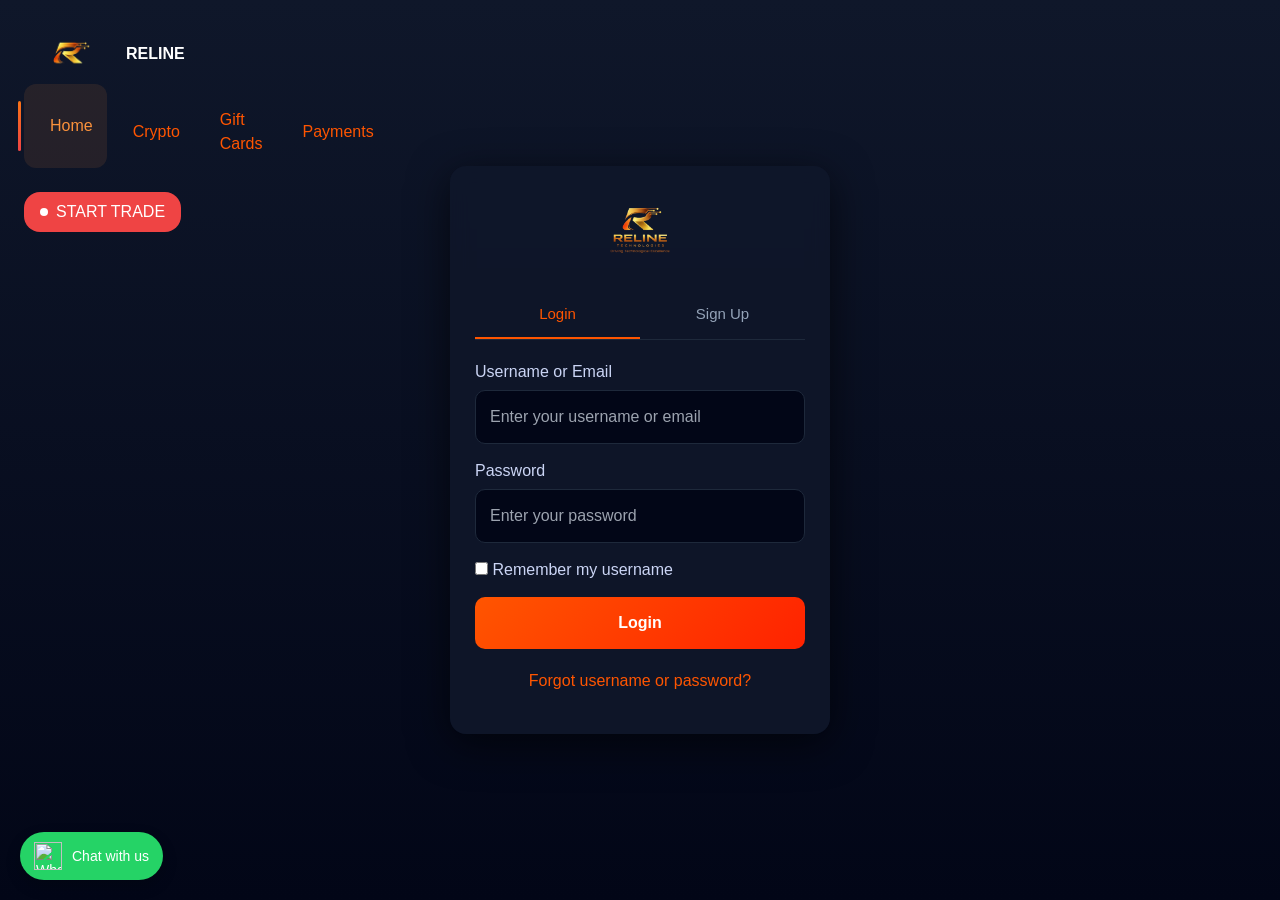
==== commit 35198356: "update layout" ====
--- a/index.html
+++ b/index.html
@@ -1422,20 +1422,23 @@
     /* Container */
     .auth-container {
       display: flex;
-      justify-content: center !important;
-      align-items: center !important;
-      height: 100vh;
+      justify-content: center;
+      align-items: center;
+      min-height: 100vh;
+      padding: 20px;
+      /* important for mobile spacing */
     }
 
     /* Box */
     .auth-box {
-      background: rgba(15, 23, 42, 0.9);
-      padding: 35px;
-      width: 30%;
+      background: rgba(15, 23, 42, 0.95);
+      padding: 25px;
+      width: 100%;
+      max-width: 380px;
+      /* keeps it nice on desktop */
       border-radius: 16px;
       box-shadow: 0 10px 40px rgba(0, 0, 0, 0.6);
       backdrop-filter: blur(10px);
-      animation: fadeIn 0.6s ease;
     }
 
     /* Logo */
@@ -1455,12 +1458,16 @@
     .auth-tab {
       flex: 1;
       text-align: center;
-      padding: 10px;
+      padding: 12px;
+      font-size: 15px;
+      white-space: nowrap;
+      /* prevents "Sign Up" from breaking */
       cursor: pointer;
       color: #94a3b8;
       transition: 0.3s;
     }
 
+
     .auth-tab.active {
       color: #ff5500;
       border-bottom: 2px solid #ff5500;
@@ -1471,17 +1478,27 @@
       margin-bottom: 15px;
     }
 
+    .form-group label {
+      display: block;
+      margin-bottom: 6px;
+      color: #cbd5f5;
+    }
+
     .form-control {
       width: 100%;
-      padding: 12px;
-      border-radius: 8px;
+      padding: 14px;
+      /* increase */
+      font-size: 16px;
+      /* important for mobile */
       border: 1px solid #1e293b;
+      border-radius: 10px;
       background: #020617;
       color: #fff;
       outline: none;
       transition: 0.3s;
     }
 
+
     .form-control:focus {
       border-color: #ff5500;
       box-shadow: 0 0 8px rgba(255, 85, 0, 0.4);
@@ -1489,21 +1506,25 @@
 
     /* Button */
     .btn-primary {
+      width: 100%;
       background: linear-gradient(135deg, #ff5500, #ff2200);
       border: none;
-      padding: 12px;
-      border-radius: 8px;
+      padding: 14px;
+      border-radius: 10px;
       color: #fff;
       font-weight: bold;
+      font-size: 16px;
       cursor: pointer;
       transition: 0.3s;
     }
+
 
     /* Button Hover (IMPORTANT 🔥) */
     .btn-primary:hover {
       transform: translateY(-2px);
       box-shadow: 0 8px 20px rgba(255, 85, 0, 0.4);
     }
+
 
     /* Checkbox */
     input[type="checkbox"] {
@@ -1530,6 +1551,25 @@
       to {
         opacity: 1;
         transform: translateY(0);
+      }
+    }
+
+    @media (max-width: 480px) {
+      .auth-box {
+        padding: 20px;
+        border-radius: 12px;
+      }
+
+      .auth-logo img {
+        width: 100px;
+      }
+
+      .auth-tab {
+        font-size: 14px;
+      }
+
+      label {
+        font-size: 14px;
       }
     }
   </style>
@@ -1729,9 +1769,9 @@
         showMainApp();
       }
     };
-  </script> 
-
-<!-- 
+  </script>
+
+  <!-- 
   <script>
     window.onload = function () {
       const user = localStorage.getItem("loggedInUser");
@@ -1760,8 +1800,9 @@
   </script>
 
 
-
-  <!-- MAIN WEBSITE CONTENT -->
+ 
+
+  <-- MAIN WEBSITE CONTENT -->
   <div id="mainContent" style="display:none;">
     <!-- YOUR EXISTING WEBSITE CODE GOES HERE -->
 
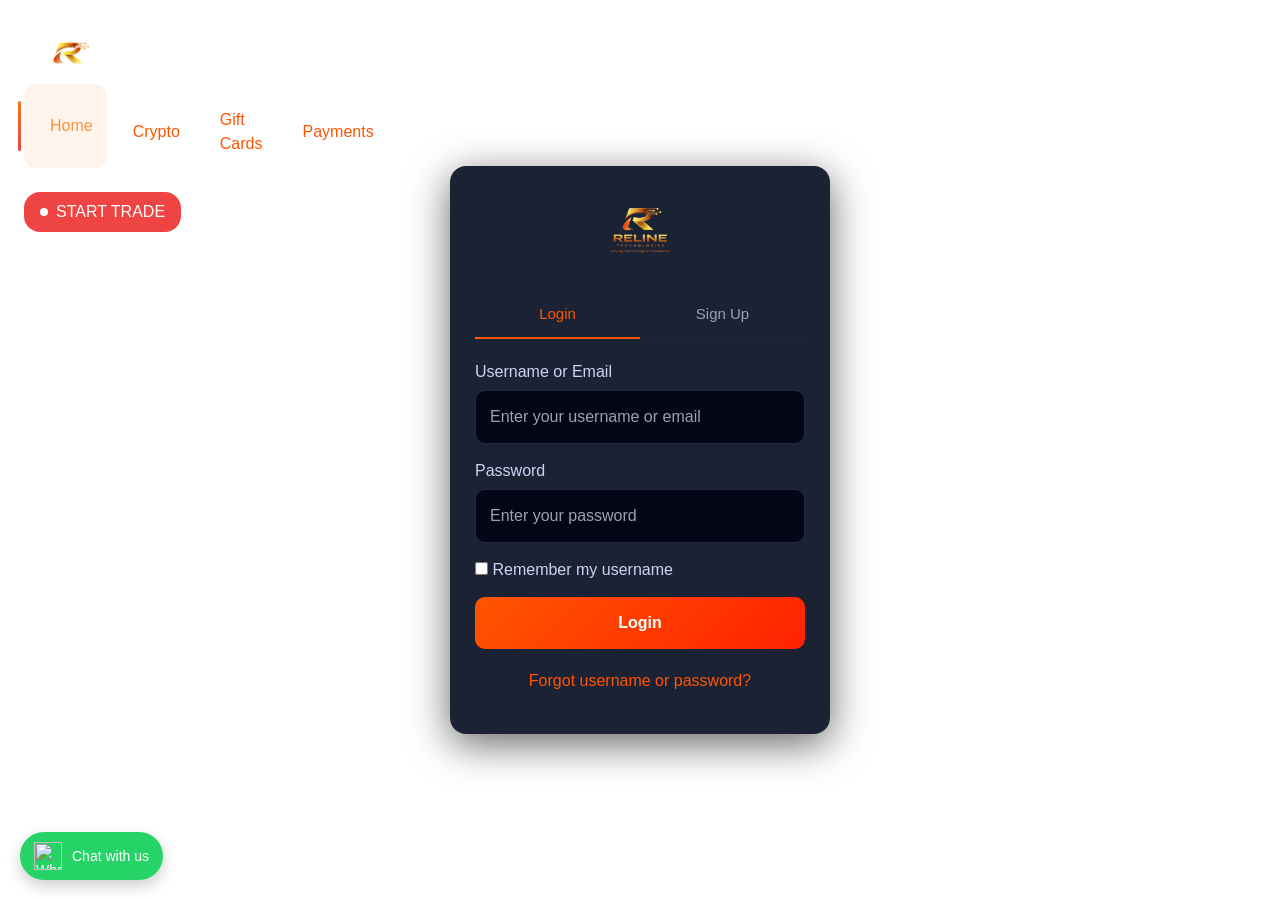
==== commit 63cb8b3e: "update layout" ====
--- a/index.html
+++ b/index.html
@@ -13,1567 +13,8 @@
     document.documentElement.classList.add('dark');
   </script>
 
-
-  <style>
-    @keyframes floatA {
-      0% {
-        transform: translate3d(0, 0, 0)
-      }
-
-      50% {
-        transform: translate3d(12px, -10px, 0)
-      }
-
-      100% {
-        transform: translate3d(0, 0, 0)
-      }
-    }
-
-    @keyframes floatB {
-      0% {
-        transform: translate3d(0, 0, 0)
-      }
-
-      50% {
-        transform: translate3d(-10px, 12px, 0)
-      }
-
-      100% {
-        transform: translate3d(0, 0, 0)
-      }
-    }
-
-    @media (prefers-color-scheme: dark) {
-      html {
-        class: dark;
-      }
-    }
-
-    .badge {
-      position: absolute;
-      bottom: .5rem;
-      left: .5rem;
-      padding: .25rem .55rem;
-      border-radius: 9999px;
-      font-size: .75rem;
-      background: rgba(255, 255, 255, .9);
-      color: #0f172a;
-      box-shadow: 0 1px 2px rgba(0, 0, 0, .08)
-    }
-
-    .dark .badge {
-      background: rgba(2, 6, 23, .8);
-      color: #fff
-    }
-
-
-    .whatsapp-float {
-      position: fixed;
-      bottom: 20px;
-      left: 20px;
-      display: flex;
-      align-items: center;
-      gap: 10px;
-      background-color: #25D366;
-      color: #fff;
-      padding: 10px 14px;
-      border-radius: 50px;
-      text-decoration: none;
-      font-size: 14px;
-      font-weight: 500;
-      box-shadow: 0 6px 15px rgba(0, 0, 0, 0.2);
-      z-index: 9999;
-      transition: transform 0.2s ease, box-shadow 0.2s ease;
-    }
-
-    .whatsapp-float:hover {
-      transform: translateY(-3px);
-      box-shadow: 0 10px 20px rgba(0, 0, 0, 0.25);
-    }
-
-    .whatsapp-float img {
-      width: 28px;
-      height: 28px;
-    }
-  </style>
-  <style>
-    *,
-    ::before,
-    ::after {
-      --tw-border-spacing-x: 0;
-      --tw-border-spacing-y: 0;
-      --tw-translate-x: 0;
-      --tw-translate-y: 0;
-      --tw-rotate: 0;
-      --tw-skew-x: 0;
-      --tw-skew-y: 0;
-      --tw-scale-x: 1;
-      --tw-scale-y: 1;
-      --tw-pan-x: ;
-      --tw-pan-y: ;
-      --tw-pinch-zoom: ;
-      --tw-scroll-snap-strictness: proximity;
-      --tw-gradient-from-position: ;
-      --tw-gradient-via-position: ;
-      --tw-gradient-to-position: ;
-      --tw-ordinal: ;
-      --tw-slashed-zero: ;
-      --tw-numeric-figure: ;
-      --tw-numeric-spacing: ;
-      --tw-numeric-fraction: ;
-      --tw-ring-inset: ;
-      --tw-ring-offset-width: 0px;
-      --tw-ring-offset-color: #fff;
-      --tw-ring-color: rgba(246, 87, 59, 0.5);
-      --tw-ring-offset-shadow: 0 0 #0000;
-      --tw-ring-shadow: 0 0 #0000;
-      --tw-shadow: 0 0 #0000;
-      --tw-shadow-colored: 0 0 #0000;
-      --tw-blur: ;
-      --tw-brightness: ;
-      --tw-contrast: ;
-      --tw-grayscale: ;
-      --tw-hue-rotate: ;
-      --tw-invert: ;
-      --tw-saturate: ;
-      --tw-sepia: ;
-      --tw-drop-shadow: ;
-      --tw-backdrop-blur: ;
-      --tw-backdrop-brightness: ;
-      --tw-backdrop-contrast: ;
-      --tw-backdrop-grayscale: ;
-      --tw-backdrop-hue-rotate: ;
-      --tw-backdrop-invert: ;
-      --tw-backdrop-opacity: ;
-      --tw-backdrop-saturate: ;
-      --tw-backdrop-sepia: ;
-      --tw-contain-size: ;
-      --tw-contain-layout: ;
-      --tw-contain-paint: ;
-      --tw-contain-style:
-    }
-
-    ::backdrop {
-      --tw-border-spacing-x: 0;
-      --tw-border-spacing-y: 0;
-      --tw-translate-x: 0;
-      --tw-translate-y: 0;
-      --tw-rotate: 0;
-      --tw-skew-x: 0;
-      --tw-skew-y: 0;
-      --tw-scale-x: 1;
-      --tw-scale-y: 1;
-      --tw-pan-x: ;
-      --tw-pan-y: ;
-      --tw-pinch-zoom: ;
-      --tw-scroll-snap-strictness: proximity;
-      --tw-gradient-from-position: ;
-      --tw-gradient-via-position: ;
-      --tw-gradient-to-position: ;
-      --tw-ordinal: ;
-      --tw-slashed-zero: ;
-      --tw-numeric-figure: ;
-      --tw-numeric-spacing: ;
-      --tw-numeric-fraction: ;
-      --tw-ring-inset: ;
-      --tw-ring-offset-width: 0px;
-      --tw-ring-offset-color: #fff;
-      --tw-ring-color: rgb(59 130 246 / 0.5);
-      --tw-ring-offset-shadow: 0 0 #0000;
-      --tw-ring-shadow: 0 0 #0000;
-      --tw-shadow: 0 0 #0000;
-      --tw-shadow-colored: 0 0 #0000;
-      --tw-blur: ;
-      --tw-brightness: ;
-      --tw-contrast: ;
-      --tw-grayscale: ;
-      --tw-hue-rotate: ;
-      --tw-invert: ;
-      --tw-saturate: ;
-      --tw-sepia: ;
-      --tw-drop-shadow: ;
-      --tw-backdrop-blur: ;
-      --tw-backdrop-brightness: ;
-      --tw-backdrop-contrast: ;
-      --tw-backdrop-grayscale: ;
-      --tw-backdrop-hue-rotate: ;
-      --tw-backdrop-invert: ;
-      --tw-backdrop-opacity: ;
-      --tw-backdrop-saturate: ;
-      --tw-backdrop-sepia: ;
-      --tw-contain-size: ;
-      --tw-contain-layout: ;
-      --tw-contain-paint: ;
-      --tw-contain-style:
-    }
-
-    /* ! tailwindcss v3.4.17 | MIT License | https://tailwindcss.com */
-    *,
-    ::after,
-    ::before {
-      box-sizing: border-box;
-      border-width: 0;
-      border-style: solid;
-      border-color: #e5e7eb
-    }
-
-    ::after,
-    ::before {
-      --tw-content: ''
-    }
-
-    :host,
-    html {
-      line-height: 1.5;
-      -webkit-text-size-adjust: 100%;
-      -moz-tab-size: 4;
-      tab-size: 4;
-      font-family: ui-sans-serif, system-ui, sans-serif, "Apple Color Emoji", "Segoe UI Emoji", "Segoe UI Symbol", "Noto Color Emoji";
-      font-feature-settings: normal;
-      font-variation-settings: normal;
-      -webkit-tap-highlight-color: transparent
-    }
-
-    body {
-      margin: 0;
-      line-height: inherit
-    }
-
-    hr {
-      height: 0;
-      color: inherit;
-      border-top-width: 1px
-    }
-
-    abbr:where([title]) {
-      -webkit-text-decoration: underline dotted;
-      text-decoration: underline dotted
-    }
-
-    h1,
-    h2,
-    h3,
-    h4,
-    h5,
-    h6 {
-      font-size: inherit;
-      font-weight: inherit
-    }
-
-    a {
-      color: inherit;
-      text-decoration: inherit
-    }
-
-    b,
-    strong {
-      font-weight: bolder
-    }
-
-    code,
-    kbd,
-    pre,
-    samp {
-      font-family: ui-monospace, SFMono-Regular, Menlo, Monaco, Consolas, "Liberation Mono", "Courier New", monospace;
-      font-feature-settings: normal;
-      font-variation-settings: normal;
-      font-size: 1em
-    }
-
-    small {
-      font-size: 80%
-    }
-
-    sub,
-    sup {
-      font-size: 75%;
-      line-height: 0;
-      position: relative;
-      vertical-align: baseline
-    }
-
-    sub {
-      bottom: -.25em
-    }
-
-    sup {
-      top: -.5em
-    }
-
-    table {
-      text-indent: 0;
-      border-color: inherit;
-      border-collapse: collapse
-    }
-
-    button,
-    input,
-    optgroup,
-    select,
-    textarea {
-      font-family: inherit;
-      font-feature-settings: inherit;
-      font-variation-settings: inherit;
-      font-size: 100%;
-      font-weight: inherit;
-      line-height: inherit;
-      letter-spacing: inherit;
-      color: inherit;
-      margin: 0;
-      padding: 0
-    }
-
-    button,
-    select {
-      text-transform: none
-    }
-
-    button,
-    input:where([type=button]),
-    input:where([type=reset]),
-    input:where([type=submit]) {
-      -webkit-appearance: button;
-      background-color: transparent;
-      background-image: none
-    }
-
-    :-moz-focusring {
-      outline: auto
-    }
-
-    :-moz-ui-invalid {
-      box-shadow: none
-    }
-
-    progress {
-      vertical-align: baseline
-    }
-
-    ::-webkit-inner-spin-button,
-    ::-webkit-outer-spin-button {
-      height: auto
-    }
-
-    [type=search] {
-      -webkit-appearance: textfield;
-      outline-offset: -2px
-    }
-
-    ::-webkit-search-decoration {
-      -webkit-appearance: none
-    }
-
-    ::-webkit-file-upload-button {
-      -webkit-appearance: button;
-      font: inherit
-    }
-
-    summary {
-      display: list-item
-    }
-
-    blockquote,
-    dd,
-    dl,
-    figure,
-    h1,
-    h2,
-    h3,
-    h4,
-    h5,
-    h6,
-    hr,
-    p,
-    pre {
-      margin: 0
-    }
-
-    fieldset {
-      margin: 0;
-      padding: 0
-    }
-
-    legend {
-      padding: 0
-    }
-
-    menu,
-    ol,
-    ul {
-      list-style: none;
-      margin: 0;
-      padding: 0
-    }
-
-    dialog {
-      padding: 0
-    }
-
-    textarea {
-      resize: vertical
-    }
-
-    input::placeholder,
-    textarea::placeholder {
-      opacity: 1;
-      color: #9ca3af
-    }
-
-    [role=button],
-    button {
-      cursor: pointer
-    }
-
-    :disabled {
-      cursor: default
-    }
-
-    audio,
-    canvas,
-    embed,
-    iframe,
-    img,
-    object,
-    svg,
-    video {
-      display: block;
-      vertical-align: middle
-    }
-
-    img,
-    video {
-      max-width: 100%;
-      height: auto
-    }
-
-    [hidden]:where(:not([hidden=until-found])) {
-      display: none
-    }
-
-    .pointer-events-none {
-      /* pointer-events: none */
-    }
-
-    .fixed {
-      position: fixed
-    }
-
-    .absolute {
-      position: absolute
-    }
-
-    .relative {
-      position: relative
-    }
-
-    .sticky {
-      position: sticky
-    }
-
-    .inset-0 {
-      inset: 0px
-    }
-
-    .-bottom-10 {
-      bottom: -2.5rem
-    }
-
-    .-bottom-32 {
-      bottom: -8rem
-    }
-
-    .-bottom-48 {
-      bottom: -12rem
-    }
-
-    .-left-16 {
-      left: -4rem
-    }
-
-    .-left-24 {
-      left: -6rem
-    }
-
-    .-left-40 {
-      left: -10rem
-    }
-
-    .-right-10 {
-      right: -2.5rem
-    }
-
-    .-right-32 {
-      right: -8rem
-    }
-
-    .-right-40 {
-      right: -10rem
-    }
-
-    .-top-10 {
-      top: -2.5rem
-    }
-
-    .-top-24 {
-      top: -6rem
-    }
-
-    .-top-40 {
-      top: -10rem
-    }
-
-    .bottom-6 {
-      bottom: 1.5rem
-    }
-
-    .right-6 {
-      right: 1.5rem
-    }
-
-    .top-0 {
-      top: 0px
-    }
-
-    .-z-10 {
-      z-index: -10
-    }
-
-    .-z-20 {
-      z-index: -20
-    }
-
-    .z-40 {
-      z-index: 40
-    }
-
-    .mx-auto {
-      margin-left: auto;
-      margin-right: auto
-    }
-
-    .mb-4 {
-      margin-bottom: 1rem
-    }
-
-    .mt-1 {
-      margin-top: 0.25rem
-    }
-
-    .mt-10 {
-      margin-top: 2.5rem
-    }
-
-    .mt-2 {
-      margin-top: 0.5rem
-    }
-
-    .mt-4 {
-      margin-top: 1rem
-    }
-
-    .mt-6 {
-      margin-top: 1.5rem
-    }
-
-    .mt-8 {
-      margin-top: 2rem
-    }
-
-    .mb-2 {
-      margin-bottom: 0.5rem
-    }
-
-    .mt-3 {
-      margin-top: 0.75rem
-    }
-
-    .block {
-      display: block
-    }
-
-    .inline-block {
-      display: inline-block
-    }
-
-    .flex {
-      display: flex
-    }
-
-    .inline-flex {
-      display: inline-flex
-    }
-
-    .grid {
-      display: grid
-    }
-
-    .hidden {
-      display: none
-    }
-
-    .h-2 {
-      height: 0.5rem
-    }
-
-    .h-24 {
-      height: 6rem
-    }
-
-    .h-3 {
-      height: 0.75rem
-    }
-
-    .h-36 {
-      height: 9rem
-    }
-
-    .h-40 {
-      height: 10rem
-    }
-
-    .h-48 {
-      height: 12rem
-    }
-
-    .h-5 {
-      height: 1.25rem
-    }
-
-    .h-8 {
-      height: 2rem
-    }
-
-    .h-80 {
-      height: 20rem
-    }
-
-    .h-\[34rem\] {
-      height: 34rem
-    }
-
-    .h-\[40rem\] {
-      height: 40rem
-    }
-
-    .h-\[42rem\] {
-      height: 42rem
-    }
-
-    .h-full {
-      height: 100%
-    }
-
-    .max-h-72 {
-      max-height: 18rem
-    }
-
-    .w-2 {
-      width: 0.5rem
-    }
-
-    .w-24 {
-      width: 6rem
-    }
-
-    .w-3 {
-      width: 0.75rem
-    }
-
-    .w-40 {
-      width: 10rem
-    }
-
-    .w-48 {
-      width: 12rem
-    }
-
-    .w-5 {
-      width: 1.25rem
-    }
-
-    .w-8 {
-      width: 2rem
-    }
-
-    .w-80 {
-      width: 20rem
-    }
-
-    .w-\[34rem\] {
-      width: 34rem
-    }
-
-    .w-\[40rem\] {
-      width: 40rem
-    }
-
-    .w-\[42rem\] {
-      width: 42rem
-    }
-
-    .w-full {
-      width: 100%
-    }
-
-    .max-w-6xl {
-      max-width: 72rem
-    }
-
-    .rotate-12 {
-      --tw-rotate: 12deg;
-      transform: translate(var(--tw-translate-x), var(--tw-translate-y)) rotate(var(--tw-rotate)) skewX(var(--tw-skew-x)) skewY(var(--tw-skew-y)) scaleX(var(--tw-scale-x)) scaleY(var(--tw-scale-y))
-    }
-
-    .cursor-pointer {
-      cursor: pointer
-    }
-
-    .grid-cols-2 {
-      grid-template-columns: repeat(2, minmax(0, 1fr))
-    }
-
-    .flex-wrap {
-      flex-wrap: wrap
-    }
-
-    .items-start {
-      align-items: flex-start
-    }
-
-    .items-center {
-      align-items: center
-    }
-
-    .justify-center {
-      justify-content: center
-    }
-
-    .justify-between {
-      justify-content: space-between
-    }
-
-    .gap-1 {
-      gap: 0.25rem
-    }
-
-    .gap-10 {
-      gap: 2.5rem
-    }
-
-    .gap-2 {
-      gap: 0.5rem
-    }
-
-    .gap-3 {
-      gap: 0.75rem
-    }
-
-    .gap-4 {
-      gap: 1rem
-    }
-
-    .gap-6 {
-      gap: 1.5rem
-    }
-
-    .gap-8 {
-      gap: 2rem
-    }
-
-    .space-y-3> :not([hidden])~ :not([hidden]) {
-      --tw-space-y-reverse: 0;
-      margin-top: calc(0.75rem * calc(1 - var(--tw-space-y-reverse)));
-      margin-bottom: calc(0.75rem * var(--tw-space-y-reverse))
-    }
-
-    .space-y-4> :not([hidden])~ :not([hidden]) {
-      --tw-space-y-reverse: 0;
-      margin-top: calc(1rem * calc(1 - var(--tw-space-y-reverse)));
-      margin-bottom: calc(1rem * var(--tw-space-y-reverse))
-    }
-
-    .space-y-2> :not([hidden])~ :not([hidden]) {
-      --tw-space-y-reverse: 0;
-      margin-top: calc(0.5rem * calc(1 - var(--tw-space-y-reverse)));
-      margin-bottom: calc(0.5rem * var(--tw-space-y-reverse))
-    }
-
-    .overflow-hidden {
-      overflow: hidden
-    }
-
-    .scroll-smooth {
-      scroll-behavior: smooth
-    }
-
-    .rounded-2xl {
-      border-radius: 1rem
-    }
-
-    .rounded-\[40\%\] {
-      border-radius: 40%
-    }
-
-    .rounded-full {
-      border-radius: 9999px
-    }
-
-    .rounded-lg {
-      border-radius: 0.5rem
-    }
-
-    .rounded-xl {
-      border-radius: 0.75rem
-    }
-
-    .border {
-      border-width: 1px
-    }
-
-    .border-b {
-      border-bottom-width: 1px
-    }
-
-    .border-t {
-      border-top-width: 1px
-    }
-
-    .border-slate-200 {
-      --tw-border-opacity: 1;
-      border-color: rgb(226 232 240 / var(--tw-border-opacity, 1))
-    }
-
-    .bg-cyan-400\/15 {
-      background-color: rgb(34 211 238 / 0.15)
-    }
-
-    .bg-cyan-500 {
-      --tw-bg-opacity: 1;
-      background-color: rgb(6 182 212 / var(--tw-bg-opacity, 1))
-    }
-
-    .bg-cyan-600 {
-      --tw-bg-opacity: 1;
-      background-color: rgb(8 145 178 / var(--tw-bg-opacity, 1))
-    }
-
-    .bg-fuchsia-400\/10 {
-      background-color: rgb(232 121 249 / 0.1)
-    }
-
-    .bg-slate-100 {
-      --tw-bg-opacity: 1;
-      background-color: rgb(241 245 249 / var(--tw-bg-opacity, 1))
-    }
-
-    .bg-white {
-      --tw-bg-opacity: 1;
-      background-color: rgb(255 255 255 / var(--tw-bg-opacity, 1))
-    }
-
-    .bg-white\/80 {
-      background-color: rgb(255 255 255 / 0.8)
-    }
-
-    .bg-\[radial-gradient\(circle_at_1px_1px\2c \#0ea5e9_1px\2c transparent_1px\)\] {
-      background-image: radial-gradient(circle at 1px 1px, #0ea5e9 1px, transparent 1px)
-    }
-
-    .bg-gradient-to-b {
-      background-image: linear-gradient(to bottom, var(--tw-gradient-stops))
-    }
-
-    .bg-gradient-to-br {
-      background-image: linear-gradient(to bottom right, var(--tw-gradient-stops))
-    }
-
-    .bg-gradient-to-tr {
-      background-image: linear-gradient(to top right, var(--tw-gradient-stops))
-    }
-
-    .from-cyan-400 {
-      --tw-gradient-from: #22d3ee var(--tw-gradient-from-position);
-      --tw-gradient-to: rgb(34 211 238 / 0) var(--tw-gradient-to-position);
-      --tw-gradient-stops: var(--tw-gradient-from), var(--tw-gradient-to)
-    }
-
-    .from-cyan-400\/30 {
-      --tw-gradient-from: rgb(34 211 238 / 0.3) var(--tw-gradient-from-position);
-      --tw-gradient-to: rgb(34 211 238 / 0) var(--tw-gradient-to-position);
-      --tw-gradient-stops: var(--tw-gradient-from), var(--tw-gradient-to)
-    }
-
-    .from-violet-500 {
-      --tw-gradient-from: #8b5cf6 var(--tw-gradient-from-position);
-      --tw-gradient-to: rgb(139 92 246 / 0) var(--tw-gradient-to-position);
-      --tw-gradient-stops: var(--tw-gradient-from), var(--tw-gradient-to)
-    }
-
-    .from-violet-500\/20 {
-      --tw-gradient-from: rgb(139 92 246 / 0.2) var(--tw-gradient-from-position);
-      --tw-gradient-to: rgb(139 92 246 / 0) var(--tw-gradient-to-position);
-      --tw-gradient-stops: var(--tw-gradient-from), var(--tw-gradient-to)
-    }
-
-    .from-white {
-      --tw-gradient-from: #fff var(--tw-gradient-from-position);
-      --tw-gradient-to: rgb(255 255 255 / 0) var(--tw-gradient-to-position);
-      --tw-gradient-stops: var(--tw-gradient-from), var(--tw-gradient-to)
-    }
-
-    .from-white\/80 {
-      --tw-gradient-from: rgb(255 255 255 / 0.8) var(--tw-gradient-from-position);
-      --tw-gradient-to: rgb(255 255 255 / 0) var(--tw-gradient-to-position);
-      --tw-gradient-stops: var(--tw-gradient-from), var(--tw-gradient-to)
-    }
-
-    .via-cyan-400 {
-      --tw-gradient-to: rgb(34 211 238 / 0) var(--tw-gradient-to-position);
-      --tw-gradient-stops: var(--tw-gradient-from), #22d3ee var(--tw-gradient-via-position), var(--tw-gradient-to)
-    }
-
-    .via-cyan-400\/20 {
-      --tw-gradient-to: rgb(34 211 238 / 0) var(--tw-gradient-to-position);
-      --tw-gradient-stops: var(--tw-gradient-from), rgb(34 211 238 / 0.2) var(--tw-gradient-via-position), var(--tw-gradient-to)
-    }
-
-    .via-fuchsia-500 {
-      --tw-gradient-to: rgb(217 70 239 / 0) var(--tw-gradient-to-position);
-      --tw-gradient-stops: var(--tw-gradient-from), #d946ef var(--tw-gradient-via-position), var(--tw-gradient-to)
-    }
-
-    .via-white\/40 {
-      --tw-gradient-to: rgb(255 255 255 / 0) var(--tw-gradient-to-position);
-      --tw-gradient-stops: var(--tw-gradient-from), rgb(255 255 255 / 0.4) var(--tw-gradient-via-position), var(--tw-gradient-to)
-    }
-
-    .to-fuchsia-500\/20 {
-      --tw-gradient-to: rgb(217 70 239 / 0.2) var(--tw-gradient-to-position)
-    }
-
-    .to-fuchsia-500\/30 {
-      --tw-gradient-to: rgb(217 70 239 / 0.3) var(--tw-gradient-to-position)
-    }
-
-    .to-slate-50 {
-      --tw-gradient-to: #f8fafc var(--tw-gradient-to-position)
-    }
-
-    .to-transparent {
-      --tw-gradient-to: transparent var(--tw-gradient-to-position)
-    }
-
-    .to-violet-500\/30 {
-      --tw-gradient-to: rgb(139 92 246 / 0.3) var(--tw-gradient-to-position)
-    }
-
-    .to-white\/80 {
-      --tw-gradient-to: rgb(255 255 255 / 0.8) var(--tw-gradient-to-position)
-    }
-
-    .object-cover {
-      object-fit: cover
-    }
-
-    .p-1 {
-      padding: 0.25rem
-    }
-
-    .p-4 {
-      padding: 1rem
-    }
-
-    .p-6 {
-      padding: 1.5rem
-    }
-
-    .px-2 {
-      padding-left: 0.5rem;
-      padding-right: 0.5rem
-    }
-
-    .px-3 {
-      padding-left: 0.75rem;
-      padding-right: 0.75rem
-    }
-
-    .px-4 {
-      padding-left: 1rem;
-      padding-right: 1rem
-    }
-
-    .px-6 {
-      padding-left: 1.5rem;
-      padding-right: 1.5rem
-    }
-
-    .py-1 {
-      padding-top: 0.25rem;
-      padding-bottom: 0.25rem
-    }
-
-    .py-12 {
-      padding-top: 3rem;
-      padding-bottom: 3rem
-    }
-
-    .py-14 {
-      padding-top: 3.5rem;
-      padding-bottom: 3.5rem
-    }
-
-    .py-2 {
-      padding-top: 0.5rem;
-      padding-bottom: 0.5rem
-    }
-
-    .py-3 {
-      padding-top: 0.75rem;
-      padding-bottom: 0.75rem
-    }
-
-    .py-4 {
-      padding-top: 1rem;
-      padding-bottom: 1rem
-    }
-
-    .py-10 {
-      padding-top: 2.5rem;
-      padding-bottom: 2.5rem
-    }
-
-    .pb-10 {
-      padding-bottom: 2.5rem
-    }
-
-    .pt-16 {
-      padding-top: 4rem
-    }
-
-    .text-3xl {
-      font-size: 1.875rem;
-      line-height: 2.25rem
-    }
-
-    .text-4xl {
-      font-size: 2.25rem;
-      line-height: 2.5rem
-    }
-
-    .text-base {
-      font-size: 1rem;
-      line-height: 1.5rem
-    }
-
-    .text-lg {
-      font-size: 1.125rem;
-      line-height: 1.75rem
-    }
-
-    .text-sm {
-      font-size: 0.875rem;
-      line-height: 1.25rem
-    }
-
-    .text-xs {
-      font-size: 0.75rem;
-      line-height: 1rem
-    }
-
-    .font-semibold {
-      font-weight: 600
-    }
-
-    .font-medium {
-      font-weight: 500
-    }
-
-    .leading-tight {
-      line-height: 1.25
-    }
-
-    .tracking-tight {
-      letter-spacing: -0.025em
-    }
-
-    .text-slate-500 {
-      --tw-text-opacity: 1;
-      color: rgb(100 116 139 / var(--tw-text-opacity, 1))
-    }
-
-    .text-slate-600 {
-      --tw-text-opacity: 1;
-      color: rgb(71 85 105 / var(--tw-text-opacity, 1))
-    }
-
-    .text-slate-700 {
-      --tw-text-opacity: 1;
-      color: rgb(51 65 85 / var(--tw-text-opacity, 1))
-    }
-
-    .text-slate-900 {
-      --tw-text-opacity: 1;
-      color: rgb(15 23 42 / var(--tw-text-opacity, 1))
-    }
-
-    .text-white {
-      --tw-text-opacity: 1;
-      color: rgb(255 255 255 / var(--tw-text-opacity, 1))
-    }
-
-    .placeholder-slate-400::placeholder {
-      --tw-placeholder-opacity: 1;
-      color: rgb(148 163 184 / var(--tw-placeholder-opacity, 1))
-    }
-
-    .opacity-25 {
-      opacity: 0.25
-    }
-
-    .opacity-30 {
-      opacity: 0.3
-    }
-
-    .opacity-\[0\.06\] {
-      opacity: 0.06
-    }
-
-    .shadow {
-      --tw-shadow: 0 1px 3px 0 rgb(0 0 0 / 0.1), 0 1px 2px -1px rgb(0 0 0 / 0.1);
-      --tw-shadow-colored: 0 1px 3px 0 var(--tw-shadow-color), 0 1px 2px -1px var(--tw-shadow-color);
-      box-shadow: var(--tw-ring-offset-shadow, 0 0 #0000), var(--tw-ring-shadow, 0 0 #0000), var(--tw-shadow)
-    }
-
-    .shadow-lg {
-      --tw-shadow: 0 10px 15px -3px rgb(0 0 0 / 0.1), 0 4px 6px -4px rgb(0 0 0 / 0.1);
-      --tw-shadow-colored: 0 10px 15px -3px var(--tw-shadow-color), 0 4px 6px -4px var(--tw-shadow-color);
-      box-shadow: var(--tw-ring-offset-shadow, 0 0 #0000), var(--tw-ring-shadow, 0 0 #0000), var(--tw-shadow)
-    }
-
-    .blur-2xl {
-      --tw-blur: blur(40px);
-      filter: var(--tw-blur) var(--tw-brightness) var(--tw-contrast) var(--tw-grayscale) var(--tw-hue-rotate) var(--tw-invert) var(--tw-saturate) var(--tw-sepia) var(--tw-drop-shadow)
-    }
-
-    .blur-3xl {
-      --tw-blur: blur(64px);
-      filter: var(--tw-blur) var(--tw-brightness) var(--tw-contrast) var(--tw-grayscale) var(--tw-hue-rotate) var(--tw-invert) var(--tw-saturate) var(--tw-sepia) var(--tw-drop-shadow)
-    }
-
-    .blur-xl {
-      --tw-blur: blur(24px);
-      filter: var(--tw-blur) var(--tw-brightness) var(--tw-contrast) var(--tw-grayscale) var(--tw-hue-rotate) var(--tw-invert) var(--tw-saturate) var(--tw-sepia) var(--tw-drop-shadow)
-    }
-
-    .backdrop-blur {
-      --tw-backdrop-blur: blur(8px);
-      -webkit-backdrop-filter: var(--tw-backdrop-blur) var(--tw-backdrop-brightness) var(--tw-backdrop-contrast) var(--tw-backdrop-grayscale) var(--tw-backdrop-hue-rotate) var(--tw-backdrop-invert) var(--tw-backdrop-opacity) var(--tw-backdrop-saturate) var(--tw-backdrop-sepia);
-      backdrop-filter: var(--tw-backdrop-blur) var(--tw-backdrop-brightness) var(--tw-backdrop-contrast) var(--tw-backdrop-grayscale) var(--tw-backdrop-hue-rotate) var(--tw-backdrop-invert) var(--tw-backdrop-opacity) var(--tw-backdrop-saturate) var(--tw-backdrop-sepia)
-    }
-
-    .transition-transform {
-      transition-property: transform;
-      transition-timing-function: cubic-bezier(0.4, 0, 0.2, 1);
-      transition-duration: 150ms
-    }
-
-    .duration-150 {
-      transition-duration: 150ms
-    }
-
-    .duration-300 {
-      transition-duration: 300ms
-    }
-
-    .will-change-transform {
-      will-change: transform
-    }
-
-    .\[background-size\:22px_22px\] {
-      background-size: 22px 22px
-    }
-
-    .hover\:-translate-y-1:hover {
-      --tw-translate-y: -0.25rem;
-      transform: translate(var(--tw-translate-x), var(--tw-translate-y)) rotate(var(--tw-rotate)) skewX(var(--tw-skew-x)) skewY(var(--tw-skew-y)) scaleX(var(--tw-scale-x)) scaleY(var(--tw-scale-y))
-    }
-
-    .hover\:bg-cyan-600:hover {
-      --tw-bg-opacity: 1;
-      background-color: rgb(8 145 178 / var(--tw-bg-opacity, 1))
-    }
-
-    .hover\:bg-slate-50:hover {
-      --tw-bg-opacity: 1;
-      background-color: rgb(248 250 252 / var(--tw-bg-opacity, 1))
-    }
-
-    .hover\:text-cyan-600:hover {
-      --tw-text-opacity: 1;
-      color: rgb(8 145 178 / var(--tw-text-opacity, 1))
-    }
-
-    .hover\:shadow-xl:hover {
-      --tw-shadow: 0 20px 25px -5px rgb(0 0 0 / 0.1), 0 8px 10px -6px rgb(0 0 0 / 0.1);
-      --tw-shadow-colored: 0 20px 25px -5px var(--tw-shadow-color), 0 8px 10px -6px var(--tw-shadow-color);
-      box-shadow: var(--tw-ring-offset-shadow, 0 0 #0000), var(--tw-ring-shadow, 0 0 #0000), var(--tw-shadow)
-    }
-
-    .dark\:border-slate-700:is(.dark *) {
-      --tw-border-opacity: 1;
-      border-color: rgb(51 65 85 / var(--tw-border-opacity, 1))
-    }
-
-    .dark\:border-slate-800:is(.dark *) {
-      --tw-border-opacity: 1;
-      border-color: rgb(30 41 59 / var(--tw-border-opacity, 1))
-    }
-
-    .dark\:bg-slate-800:is(.dark *) {
-      --tw-bg-opacity: 1;
-      background-color: rgb(30 41 59 / var(--tw-bg-opacity, 1))
-    }
-
-    .dark\:bg-slate-900\/50:is(.dark *) {
-      background-color: rgb(15 23 42 / 0.5)
-    }
-
-    .dark\:bg-slate-900\/80:is(.dark *) {
-      background-color: rgb(15 23 42 / 0.8)
-    }
-
-    .dark\:bg-slate-700:is(.dark *) {
-      --tw-bg-opacity: 1;
-      background-color: rgb(51 65 85 / var(--tw-bg-opacity, 1))
-    }
-
-    .dark\:from-slate-900:is(.dark *) {
-      --tw-gradient-from: #0f172a var(--tw-gradient-from-position);
-      --tw-gradient-to: rgb(15 23 42 / 0) var(--tw-gradient-to-position);
-      --tw-gradient-stops: var(--tw-gradient-from), var(--tw-gradient-to)
-    }
-
-    .dark\:from-slate-900\/80:is(.dark *) {
-      --tw-gradient-from: rgb(15 23 42 / 0.8) var(--tw-gradient-from-position);
-      --tw-gradient-to: rgb(15 23 42 / 0) var(--tw-gradient-to-position);
-      --tw-gradient-stops: var(--tw-gradient-from), var(--tw-gradient-to)
-    }
-
-    .dark\:via-slate-900\/40:is(.dark *) {
-      --tw-gradient-to: rgb(15 23 42 / 0) var(--tw-gradient-to-position);
-      --tw-gradient-stops: var(--tw-gradient-from), rgb(15 23 42 / 0.4) var(--tw-gradient-via-position), var(--tw-gradient-to)
-    }
-
-    .dark\:to-slate-950:is(.dark *) {
-      --tw-gradient-to: #020617 var(--tw-gradient-to-position)
-    }
-
-    .dark\:to-slate-950\/85:is(.dark *) {
-      --tw-gradient-to: rgb(2 6 23 / 0.85) var(--tw-gradient-to-position)
-    }
-
-    .dark\:text-slate-100:is(.dark *) {
-      --tw-text-opacity: 1;
-      color: rgb(241 245 249 / var(--tw-text-opacity, 1))
-    }
-
-    .dark\:text-slate-200:is(.dark *) {
-      --tw-text-opacity: 1;
-      color: rgb(226 232 240 / var(--tw-text-opacity, 1))
-    }
-
-    .dark\:text-slate-300:is(.dark *) {
-      --tw-text-opacity: 1;
-      color: rgb(203 213 225 / var(--tw-text-opacity, 1))
-    }
-
-    .dark\:text-white:is(.dark *) {
-      --tw-text-opacity: 1;
-      color: rgb(255 255 255 / var(--tw-text-opacity, 1))
-    }
-
-    .dark\:opacity-20:is(.dark *) {
-      opacity: 0.2
-    }
-
-    .dark\:hover\:bg-slate-700:hover:is(.dark *) {
-      --tw-bg-opacity: 1;
-      background-color: rgb(51 65 85 / var(--tw-bg-opacity, 1))
-    }
-
-    @media (min-width: 640px) {
-      .sm\:grid-cols-2 {
-        grid-template-columns: repeat(2, minmax(0, 1fr))
-      }
-
-      .sm\:px-6 {
-        padding-left: 1.5rem;
-        padding-right: 1.5rem
-      }
-
-      .sm\:text-5xl {
-        font-size: 3rem;
-        line-height: 1
-      }
-    }
-
-    @media (min-width: 768px) {
-      .md\:flex {
-        display: flex
-      }
-
-      .md\:grid-cols-2 {
-        grid-template-columns: repeat(2, minmax(0, 1fr))
-      }
-
-      .md\:grid-cols-3 {
-        grid-template-columns: repeat(3, minmax(0, 1fr))
-      }
-
-      .md\:grid-cols-4 {
-        grid-template-columns: repeat(4, minmax(0, 1fr))
-      }
-    }
-
-    /* ===== RED THEME OVERRIDE ===== */
-
-    /* Main brand backgrounds */
-    .bg-cyan-400\/15 {
-      background-color: rgba(239, 68, 68, 0.15) !important;
-    }
-
-    .bg-cyan-500 {
-      background-color: #ef4444 !important;
-    }
-
-    .bg-cyan-600 {
-      background-color: #dc2626 !important;
-    }
-
-    .hover\:bg-cyan-600:hover {
-      background-color: #dc2626 !important;
-    }
-
-    /* Gradient overrides */
-    .from-cyan-400 {
-      --tw-gradient-from: #ef4444 !important;
-    }
-
-    .from-cyan-400\/30 {
-      --tw-gradient-from: rgba(239, 68, 68, 0.3) !important;
-    }
-
-    .via-cyan-400 {
-      --tw-gradient-stops: var(--tw-gradient-from), #ef4444, var(--tw-gradient-to) !important;
-    }
-
-    .via-cyan-400\/20 {
-      --tw-gradient-stops: var(--tw-gradient-from), rgba(239, 68, 68, 0.2), var(--tw-gradient-to) !important;
-    }
-
-    .from-violet-500 {
-      --tw-gradient-from: #b91c1c !important;
-    }
-
-    .from-violet-500\/20 {
-      --tw-gradient-from: rgba(185, 28, 28, 0.2) !important;
-    }
-
-    .via-fuchsia-500 {
-      --tw-gradient-stops: var(--tw-gradient-from), #ef4444, var(--tw-gradient-to) !important;
-    }
-
-    .to-fuchsia-500\/20 {
-      --tw-gradient-to: rgba(239, 68, 68, 0.2) !important;
-    }
-
-    .to-fuchsia-500\/30 {
-      --tw-gradient-to: rgba(239, 68, 68, 0.3) !important;
-    }
-
-    .to-violet-500\/30 {
-      --tw-gradient-to: rgba(185, 28, 28, 0.3) !important;
-    }
-
-    /* Text hover */
-    .hover\:text-cyan-600:hover {
-      color: #dc2626 !important;
-    }
-
-    /* Radial background pattern */
-    .bg-\[radial-gradient\(circle_at_1px_1px\2c \#0ea5e9_1px\2c transparent_1px\)\] {
-      background-image: radial-gradient(circle at 1px 1px, #ef4444 1px, transparent 1px) !important;
-    }
-
-    /* Ring color */
-    :root {
-      --tw-ring-color: rgba(239, 68, 68, 0.5) !important;
-    }
-
-
-    /* Background */
-    body {
-      margin: 0;
-      font-family: 'Segoe UI', sans-serif;
-      background: linear-gradient(135deg, #0f172a, #020617);
-      color: #fff;
-    }
-
-    /* Container */
-    .auth-container {
-      display: flex;
-      justify-content: center;
-      align-items: center;
-      min-height: 100vh;
-      padding: 20px;
-      /* important for mobile spacing */
-    }
-
-    /* Box */
-    .auth-box {
-      background: rgba(15, 23, 42, 0.95);
-      padding: 25px;
-      width: 100%;
-      max-width: 380px;
-      /* keeps it nice on desktop */
-      border-radius: 16px;
-      box-shadow: 0 10px 40px rgba(0, 0, 0, 0.6);
-      backdrop-filter: blur(10px);
-    }
-
-    /* Logo */
-    .auth-logo img {
-      width: 120px;
-      display: block;
-      margin: 0 auto 20px;
-    }
-
-    /* Tabs */
-    .auth-tabs {
-      display: flex;
-      margin-bottom: 20px;
-      border-bottom: 1px solid #1e293b;
-    }
-
-    .auth-tab {
-      flex: 1;
-      text-align: center;
-      padding: 12px;
-      font-size: 15px;
-      white-space: nowrap;
-      /* prevents "Sign Up" from breaking */
-      cursor: pointer;
-      color: #94a3b8;
-      transition: 0.3s;
-    }
-
-
-    .auth-tab.active {
-      color: #ff5500;
-      border-bottom: 2px solid #ff5500;
-    }
-
-    /* Inputs */
-    .form-group {
-      margin-bottom: 15px;
-    }
-
-    .form-group label {
-      display: block;
-      margin-bottom: 6px;
-      color: #cbd5f5;
-    }
-
-    .form-control {
-      width: 100%;
-      padding: 14px;
-      /* increase */
-      font-size: 16px;
-      /* important for mobile */
-      border: 1px solid #1e293b;
-      border-radius: 10px;
-      background: #020617;
-      color: #fff;
-      outline: none;
-      transition: 0.3s;
-    }
-
-
-    .form-control:focus {
-      border-color: #ff5500;
-      box-shadow: 0 0 8px rgba(255, 85, 0, 0.4);
-    }
-
-    /* Button */
-    .btn-primary {
-      width: 100%;
-      background: linear-gradient(135deg, #ff5500, #ff2200);
-      border: none;
-      padding: 14px;
-      border-radius: 10px;
-      color: #fff;
-      font-weight: bold;
-      font-size: 16px;
-      cursor: pointer;
-      transition: 0.3s;
-    }
-
-
-    /* Button Hover (IMPORTANT 🔥) */
-    .btn-primary:hover {
-      transform: translateY(-2px);
-      box-shadow: 0 8px 20px rgba(255, 85, 0, 0.4);
-    }
-
-
-    /* Checkbox */
-    input[type="checkbox"] {
-      accent-color: #ff5500;
-    }
-
-    /* Links */
-    a {
-      color: #ff5500;
-      text-decoration: none;
-    }
-
-    a:hover {
-      text-decoration: underline;
-    }
-
-    /* Animation */
-    @keyframes fadeIn {
-      from {
-        opacity: 0;
-        transform: translateY(20px);
-      }
-
-      to {
-        opacity: 1;
-        transform: translateY(0);
-      }
-    }
-
-    @media (max-width: 480px) {
-      .auth-box {
-        padding: 20px;
-        border-radius: 12px;
-      }
-
-      .auth-logo img {
-        width: 100px;
-      }
-
-      .auth-tab {
-        font-size: 14px;
-      }
-
-      label {
-        font-size: 14px;
-      }
-    }
-  </style>
   <script src="https://s3.tradingview.com/tv.js" async=""></script>
+  <link rel="stylesheet" href="main.css">
 </head>
 
 
@@ -1649,10 +90,10 @@
           <label>Phone Number</label>
           <input type="tel" class="form-control" id="phone" placeholder="Enter your phone number" required="">
         </div>
-        <div class="form-group">
+        <!-- <div class="form-group">
           <label>Create Username</label>
           <input type="text" class="form-control" id="signupUser" placeholder="Create a username" required="">
-        </div>
+        </div> -->
         <div class="form-group">
           <label>Create Password</label>
           <input type="password" class="form-control" id="signupPass" placeholder="Create a password" required="">
--- a/main.css
+++ b/main.css
@@ -0,0 +1,1558 @@
+
+    @keyframes floatA {
+      0% {
+        transform: translate3d(0, 0, 0)
+      }
+
+      50% {
+        transform: translate3d(12px, -10px, 0)
+      }
+
+      100% {
+        transform: translate3d(0, 0, 0)
+      }
+    }
+
+    @keyframes floatB {
+      0% {
+        transform: translate3d(0, 0, 0)
+      }
+
+      50% {
+        transform: translate3d(-10px, 12px, 0)
+      }
+
+      100% {
+        transform: translate3d(0, 0, 0)
+      }
+    }
+
+    @media (prefers-color-scheme: dark) {
+      html {
+        class: dark;
+      }
+    }
+
+    .badge {
+      position: absolute;
+      bottom: .5rem;
+      left: .5rem;
+      padding: .25rem .55rem;
+      border-radius: 9999px;
+      font-size: .75rem;
+      background: rgba(255, 255, 255, .9);
+      color: #0f172a;
+      box-shadow: 0 1px 2px rgba(0, 0, 0, .08)
+    }
+
+    .dark .badge {
+      background: rgba(2, 6, 23, .8);
+      color: #fff
+    }
+
+
+    .whatsapp-float {
+      position: fixed;
+      bottom: 20px;
+      left: 20px;
+      display: flex;
+      align-items: center;
+      gap: 10px;
+      background-color: #25D366;
+      color: #fff;
+      padding: 10px 14px;
+      border-radius: 50px;
+      text-decoration: none;
+      font-size: 14px;
+      font-weight: 500;
+      box-shadow: 0 6px 15px rgba(0, 0, 0, 0.2);
+      z-index: 9999;
+      transition: transform 0.2s ease, box-shadow 0.2s ease;
+    }
+
+    .whatsapp-float:hover {
+      transform: translateY(-3px);
+      box-shadow: 0 10px 20px rgba(0, 0, 0, 0.25);
+    }
+
+    .whatsapp-float img {
+      width: 28px;
+      height: 28px;
+    }
+  </style>
+  <style>
+    *,
+    ::before,
+    ::after {
+      --tw-border-spacing-x: 0;
+      --tw-border-spacing-y: 0;
+      --tw-translate-x: 0;
+      --tw-translate-y: 0;
+      --tw-rotate: 0;
+      --tw-skew-x: 0;
+      --tw-skew-y: 0;
+      --tw-scale-x: 1;
+      --tw-scale-y: 1;
+      --tw-pan-x: ;
+      --tw-pan-y: ;
+      --tw-pinch-zoom: ;
+      --tw-scroll-snap-strictness: proximity;
+      --tw-gradient-from-position: ;
+      --tw-gradient-via-position: ;
+      --tw-gradient-to-position: ;
+      --tw-ordinal: ;
+      --tw-slashed-zero: ;
+      --tw-numeric-figure: ;
+      --tw-numeric-spacing: ;
+      --tw-numeric-fraction: ;
+      --tw-ring-inset: ;
+      --tw-ring-offset-width: 0px;
+      --tw-ring-offset-color: #fff;
+      --tw-ring-color: rgba(246, 87, 59, 0.5);
+      --tw-ring-offset-shadow: 0 0 #0000;
+      --tw-ring-shadow: 0 0 #0000;
+      --tw-shadow: 0 0 #0000;
+      --tw-shadow-colored: 0 0 #0000;
+      --tw-blur: ;
+      --tw-brightness: ;
+      --tw-contrast: ;
+      --tw-grayscale: ;
+      --tw-hue-rotate: ;
+      --tw-invert: ;
+      --tw-saturate: ;
+      --tw-sepia: ;
+      --tw-drop-shadow: ;
+      --tw-backdrop-blur: ;
+      --tw-backdrop-brightness: ;
+      --tw-backdrop-contrast: ;
+      --tw-backdrop-grayscale: ;
+      --tw-backdrop-hue-rotate: ;
+      --tw-backdrop-invert: ;
+      --tw-backdrop-opacity: ;
+      --tw-backdrop-saturate: ;
+      --tw-backdrop-sepia: ;
+      --tw-contain-size: ;
+      --tw-contain-layout: ;
+      --tw-contain-paint: ;
+      --tw-contain-style:
+    }
+
+    ::backdrop {
+      --tw-border-spacing-x: 0;
+      --tw-border-spacing-y: 0;
+      --tw-translate-x: 0;
+      --tw-translate-y: 0;
+      --tw-rotate: 0;
+      --tw-skew-x: 0;
+      --tw-skew-y: 0;
+      --tw-scale-x: 1;
+      --tw-scale-y: 1;
+      --tw-pan-x: ;
+      --tw-pan-y: ;
+      --tw-pinch-zoom: ;
+      --tw-scroll-snap-strictness: proximity;
+      --tw-gradient-from-position: ;
+      --tw-gradient-via-position: ;
+      --tw-gradient-to-position: ;
+      --tw-ordinal: ;
+      --tw-slashed-zero: ;
+      --tw-numeric-figure: ;
+      --tw-numeric-spacing: ;
+      --tw-numeric-fraction: ;
+      --tw-ring-inset: ;
+      --tw-ring-offset-width: 0px;
+      --tw-ring-offset-color: #fff;
+      --tw-ring-color: rgb(59 130 246 / 0.5);
+      --tw-ring-offset-shadow: 0 0 #0000;
+      --tw-ring-shadow: 0 0 #0000;
+      --tw-shadow: 0 0 #0000;
+      --tw-shadow-colored: 0 0 #0000;
+      --tw-blur: ;
+      --tw-brightness: ;
+      --tw-contrast: ;
+      --tw-grayscale: ;
+      --tw-hue-rotate: ;
+      --tw-invert: ;
+      --tw-saturate: ;
+      --tw-sepia: ;
+      --tw-drop-shadow: ;
+      --tw-backdrop-blur: ;
+      --tw-backdrop-brightness: ;
+      --tw-backdrop-contrast: ;
+      --tw-backdrop-grayscale: ;
+      --tw-backdrop-hue-rotate: ;
+      --tw-backdrop-invert: ;
+      --tw-backdrop-opacity: ;
+      --tw-backdrop-saturate: ;
+      --tw-backdrop-sepia: ;
+      --tw-contain-size: ;
+      --tw-contain-layout: ;
+      --tw-contain-paint: ;
+      --tw-contain-style:
+    }
+
+    /* ! tailwindcss v3.4.17 | MIT License | https://tailwindcss.com */
+    *,
+    ::after,
+    ::before {
+      box-sizing: border-box;
+      border-width: 0;
+      border-style: solid;
+      border-color: #e5e7eb
+    }
+
+    ::after,
+    ::before {
+      --tw-content: ''
+    }
+
+    :host,
+    html {
+      line-height: 1.5;
+      -webkit-text-size-adjust: 100%;
+      -moz-tab-size: 4;
+      tab-size: 4;
+      font-family: ui-sans-serif, system-ui, sans-serif, "Apple Color Emoji", "Segoe UI Emoji", "Segoe UI Symbol", "Noto Color Emoji";
+      font-feature-settings: normal;
+      font-variation-settings: normal;
+      -webkit-tap-highlight-color: transparent
+    }
+
+    body {
+      margin: 0;
+      line-height: inherit
+    }
+
+    hr {
+      height: 0;
+      color: inherit;
+      border-top-width: 1px
+    }
+
+    abbr:where([title]) {
+      -webkit-text-decoration: underline dotted;
+      text-decoration: underline dotted
+    }
+
+    h1,
+    h2,
+    h3,
+    h4,
+    h5,
+    h6 {
+      font-size: inherit;
+      font-weight: inherit
+    }
+
+    a {
+      color: inherit;
+      text-decoration: inherit
+    }
+
+    b,
+    strong {
+      font-weight: bolder
+    }
+
+    code,
+    kbd,
+    pre,
+    samp {
+      font-family: ui-monospace, SFMono-Regular, Menlo, Monaco, Consolas, "Liberation Mono", "Courier New", monospace;
+      font-feature-settings: normal;
+      font-variation-settings: normal;
+      font-size: 1em
+    }
+
+    small {
+      font-size: 80%
+    }
+
+    sub,
+    sup {
+      font-size: 75%;
+      line-height: 0;
+      position: relative;
+      vertical-align: baseline
+    }
+
+    sub {
+      bottom: -.25em
+    }
+
+    sup {
+      top: -.5em
+    }
+
+    table {
+      text-indent: 0;
+      border-color: inherit;
+      border-collapse: collapse
+    }
+
+    button,
+    input,
+    optgroup,
+    select,
+    textarea {
+      font-family: inherit;
+      font-feature-settings: inherit;
+      font-variation-settings: inherit;
+      font-size: 100%;
+      font-weight: inherit;
+      line-height: inherit;
+      letter-spacing: inherit;
+      color: inherit;
+      margin: 0;
+      padding: 0
+    }
+
+    button,
+    select {
+      text-transform: none
+    }
+
+    button,
+    input:where([type=button]),
+    input:where([type=reset]),
+    input:where([type=submit]) {
+      -webkit-appearance: button;
+      background-color: transparent;
+      background-image: none
+    }
+
+    :-moz-focusring {
+      outline: auto
+    }
+
+    :-moz-ui-invalid {
+      box-shadow: none
+    }
+
+    progress {
+      vertical-align: baseline
+    }
+
+    ::-webkit-inner-spin-button,
+    ::-webkit-outer-spin-button {
+      height: auto
+    }
+
+    [type=search] {
+      -webkit-appearance: textfield;
+      outline-offset: -2px
+    }
+
+    ::-webkit-search-decoration {
+      -webkit-appearance: none
+    }
+
+    ::-webkit-file-upload-button {
+      -webkit-appearance: button;
+      font: inherit
+    }
+
+    summary {
+      display: list-item
+    }
+
+    blockquote,
+    dd,
+    dl,
+    figure,
+    h1,
+    h2,
+    h3,
+    h4,
+    h5,
+    h6,
+    hr,
+    p,
+    pre {
+      margin: 0
+    }
+
+    fieldset {
+      margin: 0;
+      padding: 0
+    }
+
+    legend {
+      padding: 0
+    }
+
+    menu,
+    ol,
+    ul {
+      list-style: none;
+      margin: 0;
+      padding: 0
+    }
+
+    dialog {
+      padding: 0
+    }
+
+    textarea {
+      resize: vertical
+    }
+
+    input::placeholder,
+    textarea::placeholder {
+      opacity: 1;
+      color: #9ca3af
+    }
+
+    [role=button],
+    button {
+      cursor: pointer
+    }
+
+    :disabled {
+      cursor: default
+    }
+
+    audio,
+    canvas,
+    embed,
+    iframe,
+    img,
+    object,
+    svg,
+    video {
+      display: block;
+      vertical-align: middle
+    }
+
+    img,
+    video {
+      max-width: 100%;
+      height: auto
+    }
+
+    [hidden]:where(:not([hidden=until-found])) {
+      display: none
+    }
+
+    .pointer-events-none {
+      /* pointer-events: none */
+    }
+
+    .fixed {
+      position: fixed
+    }
+
+    .absolute {
+      position: absolute
+    }
+
+    .relative {
+      position: relative
+    }
+
+    .sticky {
+      position: sticky
+    }
+
+    .inset-0 {
+      inset: 0px
+    }
+
+    .-bottom-10 {
+      bottom: -2.5rem
+    }
+
+    .-bottom-32 {
+      bottom: -8rem
+    }
+
+    .-bottom-48 {
+      bottom: -12rem
+    }
+
+    .-left-16 {
+      left: -4rem
+    }
+
+    .-left-24 {
+      left: -6rem
+    }
+
+    .-left-40 {
+      left: -10rem
+    }
+
+    .-right-10 {
+      right: -2.5rem
+    }
+
+    .-right-32 {
+      right: -8rem
+    }
+
+    .-right-40 {
+      right: -10rem
+    }
+
+    .-top-10 {
+      top: -2.5rem
+    }
+
+    .-top-24 {
+      top: -6rem
+    }
+
+    .-top-40 {
+      top: -10rem
+    }
+
+    .bottom-6 {
+      bottom: 1.5rem
+    }
+
+    .right-6 {
+      right: 1.5rem
+    }
+
+    .top-0 {
+      top: 0px
+    }
+
+    .-z-10 {
+      z-index: -10
+    }
+
+    .-z-20 {
+      z-index: -20
+    }
+
+    .z-40 {
+      z-index: 40
+    }
+
+    .mx-auto {
+      margin-left: auto;
+      margin-right: auto
+    }
+
+    .mb-4 {
+      margin-bottom: 1rem
+    }
+
+    .mt-1 {
+      margin-top: 0.25rem
+    }
+
+    .mt-10 {
+      margin-top: 2.5rem
+    }
+
+    .mt-2 {
+      margin-top: 0.5rem
+    }
+
+    .mt-4 {
+      margin-top: 1rem
+    }
+
+    .mt-6 {
+      margin-top: 1.5rem
+    }
+
+    .mt-8 {
+      margin-top: 2rem
+    }
+
+    .mb-2 {
+      margin-bottom: 0.5rem
+    }
+
+    .mt-3 {
+      margin-top: 0.75rem
+    }
+
+    .block {
+      display: block
+    }
+
+    .inline-block {
+      display: inline-block
+    }
+
+    .flex {
+      display: flex
+    }
+
+    .inline-flex {
+      display: inline-flex
+    }
+
+    .grid {
+      display: grid
+    }
+
+    .hidden {
+      display: none
+    }
+
+    .h-2 {
+      height: 0.5rem
+    }
+
+    .h-24 {
+      height: 6rem
+    }
+
+    .h-3 {
+      height: 0.75rem
+    }
+
+    .h-36 {
+      height: 9rem
+    }
+
+    .h-40 {
+      height: 10rem
+    }
+
+    .h-48 {
+      height: 12rem
+    }
+
+    .h-5 {
+      height: 1.25rem
+    }
+
+    .h-8 {
+      height: 2rem
+    }
+
+    .h-80 {
+      height: 20rem
+    }
+
+    .h-\[34rem\] {
+      height: 34rem
+    }
+
+    .h-\[40rem\] {
+      height: 40rem
+    }
+
+    .h-\[42rem\] {
+      height: 42rem
+    }
+
+    .h-full {
+      height: 100%
+    }
+
+    .max-h-72 {
+      max-height: 18rem
+    }
+
+    .w-2 {
+      width: 0.5rem
+    }
+
+    .w-24 {
+      width: 6rem
+    }
+
+    .w-3 {
+      width: 0.75rem
+    }
+
+    .w-40 {
+      width: 10rem
+    }
+
+    .w-48 {
+      width: 12rem
+    }
+
+    .w-5 {
+      width: 1.25rem
+    }
+
+    .w-8 {
+      width: 2rem
+    }
+
+    .w-80 {
+      width: 20rem
+    }
+
+    .w-\[34rem\] {
+      width: 34rem
+    }
+
+    .w-\[40rem\] {
+      width: 40rem
+    }
+
+    .w-\[42rem\] {
+      width: 42rem
+    }
+
+    .w-full {
+      width: 100%
+    }
+
+    .max-w-6xl {
+      max-width: 72rem
+    }
+
+    .rotate-12 {
+      --tw-rotate: 12deg;
+      transform: translate(var(--tw-translate-x), var(--tw-translate-y)) rotate(var(--tw-rotate)) skewX(var(--tw-skew-x)) skewY(var(--tw-skew-y)) scaleX(var(--tw-scale-x)) scaleY(var(--tw-scale-y))
+    }
+
+    .cursor-pointer {
+      cursor: pointer
+    }
+
+    .grid-cols-2 {
+      grid-template-columns: repeat(2, minmax(0, 1fr))
+    }
+
+    .flex-wrap {
+      flex-wrap: wrap
+    }
+
+    .items-start {
+      align-items: flex-start
+    }
+
+    .items-center {
+      align-items: center
+    }
+
+    .justify-center {
+      justify-content: center
+    }
+
+    .justify-between {
+      justify-content: space-between
+    }
+
+    .gap-1 {
+      gap: 0.25rem
+    }
+
+    .gap-10 {
+      gap: 2.5rem
+    }
+
+    .gap-2 {
+      gap: 0.5rem
+    }
+
+    .gap-3 {
+      gap: 0.75rem
+    }
+
+    .gap-4 {
+      gap: 1rem
+    }
+
+    .gap-6 {
+      gap: 1.5rem
+    }
+
+    .gap-8 {
+      gap: 2rem
+    }
+
+    .space-y-3> :not([hidden])~ :not([hidden]) {
+      --tw-space-y-reverse: 0;
+      margin-top: calc(0.75rem * calc(1 - var(--tw-space-y-reverse)));
+      margin-bottom: calc(0.75rem * var(--tw-space-y-reverse))
+    }
+
+    .space-y-4> :not([hidden])~ :not([hidden]) {
+      --tw-space-y-reverse: 0;
+      margin-top: calc(1rem * calc(1 - var(--tw-space-y-reverse)));
+      margin-bottom: calc(1rem * var(--tw-space-y-reverse))
+    }
+
+    .space-y-2> :not([hidden])~ :not([hidden]) {
+      --tw-space-y-reverse: 0;
+      margin-top: calc(0.5rem * calc(1 - var(--tw-space-y-reverse)));
+      margin-bottom: calc(0.5rem * var(--tw-space-y-reverse))
+    }
+
+    .overflow-hidden {
+      overflow: hidden
+    }
+
+    .scroll-smooth {
+      scroll-behavior: smooth
+    }
+
+    .rounded-2xl {
+      border-radius: 1rem
+    }
+
+    .rounded-\[40\%\] {
+      border-radius: 40%
+    }
+
+    .rounded-full {
+      border-radius: 9999px
+    }
+
+    .rounded-lg {
+      border-radius: 0.5rem
+    }
+
+    .rounded-xl {
+      border-radius: 0.75rem
+    }
+
+    .border {
+      border-width: 1px
+    }
+
+    .border-b {
+      border-bottom-width: 1px
+    }
+
+    .border-t {
+      border-top-width: 1px
+    }
+
+    .border-slate-200 {
+      --tw-border-opacity: 1;
+      border-color: rgb(226 232 240 / var(--tw-border-opacity, 1))
+    }
+
+    .bg-cyan-400\/15 {
+      background-color: rgb(34 211 238 / 0.15)
+    }
+
+    .bg-cyan-500 {
+      --tw-bg-opacity: 1;
+      background-color: rgb(6 182 212 / var(--tw-bg-opacity, 1))
+    }
+
+    .bg-cyan-600 {
+      --tw-bg-opacity: 1;
+      background-color: rgb(8 145 178 / var(--tw-bg-opacity, 1))
+    }
+
+    .bg-fuchsia-400\/10 {
+      background-color: rgb(232 121 249 / 0.1)
+    }
+
+    .bg-slate-100 {
+      --tw-bg-opacity: 1;
+      background-color: rgb(241 245 249 / var(--tw-bg-opacity, 1))
+    }
+
+    .bg-white {
+      --tw-bg-opacity: 1;
+      background-color: rgb(255 255 255 / var(--tw-bg-opacity, 1))
+    }
+
+    .bg-white\/80 {
+      background-color: rgb(255 255 255 / 0.8)
+    }
+
+    .bg-\[radial-gradient\(circle_at_1px_1px\2c \#0ea5e9_1px\2c transparent_1px\)\] {
+      background-image: radial-gradient(circle at 1px 1px, #0ea5e9 1px, transparent 1px)
+    }
+
+    .bg-gradient-to-b {
+      background-image: linear-gradient(to bottom, var(--tw-gradient-stops))
+    }
+
+    .bg-gradient-to-br {
+      background-image: linear-gradient(to bottom right, var(--tw-gradient-stops))
+    }
+
+    .bg-gradient-to-tr {
+      background-image: linear-gradient(to top right, var(--tw-gradient-stops))
+    }
+
+    .from-cyan-400 {
+      --tw-gradient-from: #22d3ee var(--tw-gradient-from-position);
+      --tw-gradient-to: rgb(34 211 238 / 0) var(--tw-gradient-to-position);
+      --tw-gradient-stops: var(--tw-gradient-from), var(--tw-gradient-to)
+    }
+
+    .from-cyan-400\/30 {
+      --tw-gradient-from: rgb(34 211 238 / 0.3) var(--tw-gradient-from-position);
+      --tw-gradient-to: rgb(34 211 238 / 0) var(--tw-gradient-to-position);
+      --tw-gradient-stops: var(--tw-gradient-from), var(--tw-gradient-to)
+    }
+
+    .from-violet-500 {
+      --tw-gradient-from: #8b5cf6 var(--tw-gradient-from-position);
+      --tw-gradient-to: rgb(139 92 246 / 0) var(--tw-gradient-to-position);
+      --tw-gradient-stops: var(--tw-gradient-from), var(--tw-gradient-to)
+    }
+
+    .from-violet-500\/20 {
+      --tw-gradient-from: rgb(139 92 246 / 0.2) var(--tw-gradient-from-position);
+      --tw-gradient-to: rgb(139 92 246 / 0) var(--tw-gradient-to-position);
+      --tw-gradient-stops: var(--tw-gradient-from), var(--tw-gradient-to)
+    }
+
+    .from-white {
+      --tw-gradient-from: #fff var(--tw-gradient-from-position);
+      --tw-gradient-to: rgb(255 255 255 / 0) var(--tw-gradient-to-position);
+      --tw-gradient-stops: var(--tw-gradient-from), var(--tw-gradient-to)
+    }
+
+    .from-white\/80 {
+      --tw-gradient-from: rgb(255 255 255 / 0.8) var(--tw-gradient-from-position);
+      --tw-gradient-to: rgb(255 255 255 / 0) var(--tw-gradient-to-position);
+      --tw-gradient-stops: var(--tw-gradient-from), var(--tw-gradient-to)
+    }
+
+    .via-cyan-400 {
+      --tw-gradient-to: rgb(34 211 238 / 0) var(--tw-gradient-to-position);
+      --tw-gradient-stops: var(--tw-gradient-from), #22d3ee var(--tw-gradient-via-position), var(--tw-gradient-to)
+    }
+
+    .via-cyan-400\/20 {
+      --tw-gradient-to: rgb(34 211 238 / 0) var(--tw-gradient-to-position);
+      --tw-gradient-stops: var(--tw-gradient-from), rgb(34 211 238 / 0.2) var(--tw-gradient-via-position), var(--tw-gradient-to)
+    }
+
+    .via-fuchsia-500 {
+      --tw-gradient-to: rgb(217 70 239 / 0) var(--tw-gradient-to-position);
+      --tw-gradient-stops: var(--tw-gradient-from), #d946ef var(--tw-gradient-via-position), var(--tw-gradient-to)
+    }
+
+    .via-white\/40 {
+      --tw-gradient-to: rgb(255 255 255 / 0) var(--tw-gradient-to-position);
+      --tw-gradient-stops: var(--tw-gradient-from), rgb(255 255 255 / 0.4) var(--tw-gradient-via-position), var(--tw-gradient-to)
+    }
+
+    .to-fuchsia-500\/20 {
+      --tw-gradient-to: rgb(217 70 239 / 0.2) var(--tw-gradient-to-position)
+    }
+
+    .to-fuchsia-500\/30 {
+      --tw-gradient-to: rgb(217 70 239 / 0.3) var(--tw-gradient-to-position)
+    }
+
+    .to-slate-50 {
+      --tw-gradient-to: #f8fafc var(--tw-gradient-to-position)
+    }
+
+    .to-transparent {
+      --tw-gradient-to: transparent var(--tw-gradient-to-position)
+    }
+
+    .to-violet-500\/30 {
+      --tw-gradient-to: rgb(139 92 246 / 0.3) var(--tw-gradient-to-position)
+    }
+
+    .to-white\/80 {
+      --tw-gradient-to: rgb(255 255 255 / 0.8) var(--tw-gradient-to-position)
+    }
+
+    .object-cover {
+      object-fit: cover
+    }
+
+    .p-1 {
+      padding: 0.25rem
+    }
+
+    .p-4 {
+      padding: 1rem
+    }
+
+    .p-6 {
+      padding: 1.5rem
+    }
+
+    .px-2 {
+      padding-left: 0.5rem;
+      padding-right: 0.5rem
+    }
+
+    .px-3 {
+      padding-left: 0.75rem;
+      padding-right: 0.75rem
+    }
+
+    .px-4 {
+      padding-left: 1rem;
+      padding-right: 1rem
+    }
+
+    .px-6 {
+      padding-left: 1.5rem;
+      padding-right: 1.5rem
+    }
+
+    .py-1 {
+      padding-top: 0.25rem;
+      padding-bottom: 0.25rem
+    }
+
+    .py-12 {
+      padding-top: 3rem;
+      padding-bottom: 3rem
+    }
+
+    .py-14 {
+      padding-top: 3.5rem;
+      padding-bottom: 3.5rem
+    }
+
+    .py-2 {
+      padding-top: 0.5rem;
+      padding-bottom: 0.5rem
+    }
+
+    .py-3 {
+      padding-top: 0.75rem;
+      padding-bottom: 0.75rem
+    }
+
+    .py-4 {
+      padding-top: 1rem;
+      padding-bottom: 1rem
+    }
+
+    .py-10 {
+      padding-top: 2.5rem;
+      padding-bottom: 2.5rem
+    }
+
+    .pb-10 {
+      padding-bottom: 2.5rem
+    }
+
+    .pt-16 {
+      padding-top: 4rem
+    }
+
+    .text-3xl {
+      font-size: 1.875rem;
+      line-height: 2.25rem
+    }
+
+    .text-4xl {
+      font-size: 2.25rem;
+      line-height: 2.5rem
+    }
+
+    .text-base {
+      font-size: 1rem;
+      line-height: 1.5rem
+    }
+
+    .text-lg {
+      font-size: 1.125rem;
+      line-height: 1.75rem
+    }
+
+    .text-sm {
+      font-size: 0.875rem;
+      line-height: 1.25rem
+    }
+
+    .text-xs {
+      font-size: 0.75rem;
+      line-height: 1rem
+    }
+
+    .font-semibold {
+      font-weight: 600
+    }
+
+    .font-medium {
+      font-weight: 500
+    }
+
+    .leading-tight {
+      line-height: 1.25
+    }
+
+    .tracking-tight {
+      letter-spacing: -0.025em
+    }
+
+    .text-slate-500 {
+      --tw-text-opacity: 1;
+      color: rgb(100 116 139 / var(--tw-text-opacity, 1))
+    }
+
+    .text-slate-600 {
+      --tw-text-opacity: 1;
+      color: rgb(71 85 105 / var(--tw-text-opacity, 1))
+    }
+
+    .text-slate-700 {
+      --tw-text-opacity: 1;
+      color: rgb(51 65 85 / var(--tw-text-opacity, 1))
+    }
+
+    .text-slate-900 {
+      --tw-text-opacity: 1;
+      color: rgb(15 23 42 / var(--tw-text-opacity, 1))
+    }
+
+    .text-white {
+      --tw-text-opacity: 1;
+      color: rgb(255 255 255 / var(--tw-text-opacity, 1))
+    }
+
+    .placeholder-slate-400::placeholder {
+      --tw-placeholder-opacity: 1;
+      color: rgb(148 163 184 / var(--tw-placeholder-opacity, 1))
+    }
+
+    .opacity-25 {
+      opacity: 0.25
+    }
+
+    .opacity-30 {
+      opacity: 0.3
+    }
+
+    .opacity-\[0\.06\] {
+      opacity: 0.06
+    }
+
+    .shadow {
+      --tw-shadow: 0 1px 3px 0 rgb(0 0 0 / 0.1), 0 1px 2px -1px rgb(0 0 0 / 0.1);
+      --tw-shadow-colored: 0 1px 3px 0 var(--tw-shadow-color), 0 1px 2px -1px var(--tw-shadow-color);
+      box-shadow: var(--tw-ring-offset-shadow, 0 0 #0000), var(--tw-ring-shadow, 0 0 #0000), var(--tw-shadow)
+    }
+
+    .shadow-lg {
+      --tw-shadow: 0 10px 15px -3px rgb(0 0 0 / 0.1), 0 4px 6px -4px rgb(0 0 0 / 0.1);
+      --tw-shadow-colored: 0 10px 15px -3px var(--tw-shadow-color), 0 4px 6px -4px var(--tw-shadow-color);
+      box-shadow: var(--tw-ring-offset-shadow, 0 0 #0000), var(--tw-ring-shadow, 0 0 #0000), var(--tw-shadow)
+    }
+
+    .blur-2xl {
+      --tw-blur: blur(40px);
+      filter: var(--tw-blur) var(--tw-brightness) var(--tw-contrast) var(--tw-grayscale) var(--tw-hue-rotate) var(--tw-invert) var(--tw-saturate) var(--tw-sepia) var(--tw-drop-shadow)
+    }
+
+    .blur-3xl {
+      --tw-blur: blur(64px);
+      filter: var(--tw-blur) var(--tw-brightness) var(--tw-contrast) var(--tw-grayscale) var(--tw-hue-rotate) var(--tw-invert) var(--tw-saturate) var(--tw-sepia) var(--tw-drop-shadow)
+    }
+
+    .blur-xl {
+      --tw-blur: blur(24px);
+      filter: var(--tw-blur) var(--tw-brightness) var(--tw-contrast) var(--tw-grayscale) var(--tw-hue-rotate) var(--tw-invert) var(--tw-saturate) var(--tw-sepia) var(--tw-drop-shadow)
+    }
+
+    .backdrop-blur {
+      --tw-backdrop-blur: blur(8px);
+      -webkit-backdrop-filter: var(--tw-backdrop-blur) var(--tw-backdrop-brightness) var(--tw-backdrop-contrast) var(--tw-backdrop-grayscale) var(--tw-backdrop-hue-rotate) var(--tw-backdrop-invert) var(--tw-backdrop-opacity) var(--tw-backdrop-saturate) var(--tw-backdrop-sepia);
+      backdrop-filter: var(--tw-backdrop-blur) var(--tw-backdrop-brightness) var(--tw-backdrop-contrast) var(--tw-backdrop-grayscale) var(--tw-backdrop-hue-rotate) var(--tw-backdrop-invert) var(--tw-backdrop-opacity) var(--tw-backdrop-saturate) var(--tw-backdrop-sepia)
+    }
+
+    .transition-transform {
+      transition-property: transform;
+      transition-timing-function: cubic-bezier(0.4, 0, 0.2, 1);
+      transition-duration: 150ms
+    }
+
+    .duration-150 {
+      transition-duration: 150ms
+    }
+
+    .duration-300 {
+      transition-duration: 300ms
+    }
+
+    .will-change-transform {
+      will-change: transform
+    }
+
+    .\[background-size\:22px_22px\] {
+      background-size: 22px 22px
+    }
+
+    .hover\:-translate-y-1:hover {
+      --tw-translate-y: -0.25rem;
+      transform: translate(var(--tw-translate-x), var(--tw-translate-y)) rotate(var(--tw-rotate)) skewX(var(--tw-skew-x)) skewY(var(--tw-skew-y)) scaleX(var(--tw-scale-x)) scaleY(var(--tw-scale-y))
+    }
+
+    .hover\:bg-cyan-600:hover {
+      --tw-bg-opacity: 1;
+      background-color: rgb(8 145 178 / var(--tw-bg-opacity, 1))
+    }
+
+    .hover\:bg-slate-50:hover {
+      --tw-bg-opacity: 1;
+      background-color: rgb(248 250 252 / var(--tw-bg-opacity, 1))
+    }
+
+    .hover\:text-cyan-600:hover {
+      --tw-text-opacity: 1;
+      color: rgb(8 145 178 / var(--tw-text-opacity, 1))
+    }
+
+    .hover\:shadow-xl:hover {
+      --tw-shadow: 0 20px 25px -5px rgb(0 0 0 / 0.1), 0 8px 10px -6px rgb(0 0 0 / 0.1);
+      --tw-shadow-colored: 0 20px 25px -5px var(--tw-shadow-color), 0 8px 10px -6px var(--tw-shadow-color);
+      box-shadow: var(--tw-ring-offset-shadow, 0 0 #0000), var(--tw-ring-shadow, 0 0 #0000), var(--tw-shadow)
+    }
+
+    .dark\:border-slate-700:is(.dark *) {
+      --tw-border-opacity: 1;
+      border-color: rgb(51 65 85 / var(--tw-border-opacity, 1))
+    }
+
+    .dark\:border-slate-800:is(.dark *) {
+      --tw-border-opacity: 1;
+      border-color: rgb(30 41 59 / var(--tw-border-opacity, 1))
+    }
+
+    .dark\:bg-slate-800:is(.dark *) {
+      --tw-bg-opacity: 1;
+      background-color: rgb(30 41 59 / var(--tw-bg-opacity, 1))
+    }
+
+    .dark\:bg-slate-900\/50:is(.dark *) {
+      background-color: rgb(15 23 42 / 0.5)
+    }
+
+    .dark\:bg-slate-900\/80:is(.dark *) {
+      background-color: rgb(15 23 42 / 0.8)
+    }
+
+    .dark\:bg-slate-700:is(.dark *) {
+      --tw-bg-opacity: 1;
+      background-color: rgb(51 65 85 / var(--tw-bg-opacity, 1))
+    }
+
+    .dark\:from-slate-900:is(.dark *) {
+      --tw-gradient-from: #0f172a var(--tw-gradient-from-position);
+      --tw-gradient-to: rgb(15 23 42 / 0) var(--tw-gradient-to-position);
+      --tw-gradient-stops: var(--tw-gradient-from), var(--tw-gradient-to)
+    }
+
+    .dark\:from-slate-900\/80:is(.dark *) {
+      --tw-gradient-from: rgb(15 23 42 / 0.8) var(--tw-gradient-from-position);
+      --tw-gradient-to: rgb(15 23 42 / 0) var(--tw-gradient-to-position);
+      --tw-gradient-stops: var(--tw-gradient-from), var(--tw-gradient-to)
+    }
+
+    .dark\:via-slate-900\/40:is(.dark *) {
+      --tw-gradient-to: rgb(15 23 42 / 0) var(--tw-gradient-to-position);
+      --tw-gradient-stops: var(--tw-gradient-from), rgb(15 23 42 / 0.4) var(--tw-gradient-via-position), var(--tw-gradient-to)
+    }
+
+    .dark\:to-slate-950:is(.dark *) {
+      --tw-gradient-to: #020617 var(--tw-gradient-to-position)
+    }
+
+    .dark\:to-slate-950\/85:is(.dark *) {
+      --tw-gradient-to: rgb(2 6 23 / 0.85) var(--tw-gradient-to-position)
+    }
+
+    .dark\:text-slate-100:is(.dark *) {
+      --tw-text-opacity: 1;
+      color: rgb(241 245 249 / var(--tw-text-opacity, 1))
+    }
+
+    .dark\:text-slate-200:is(.dark *) {
+      --tw-text-opacity: 1;
+      color: rgb(226 232 240 / var(--tw-text-opacity, 1))
+    }
+
+    .dark\:text-slate-300:is(.dark *) {
+      --tw-text-opacity: 1;
+      color: rgb(203 213 225 / var(--tw-text-opacity, 1))
+    }
+
+    .dark\:text-white:is(.dark *) {
+      --tw-text-opacity: 1;
+      color: rgb(255 255 255 / var(--tw-text-opacity, 1))
+    }
+
+    .dark\:opacity-20:is(.dark *) {
+      opacity: 0.2
+    }
+
+    .dark\:hover\:bg-slate-700:hover:is(.dark *) {
+      --tw-bg-opacity: 1;
+      background-color: rgb(51 65 85 / var(--tw-bg-opacity, 1))
+    }
+
+    @media (min-width: 640px) {
+      .sm\:grid-cols-2 {
+        grid-template-columns: repeat(2, minmax(0, 1fr))
+      }
+
+      .sm\:px-6 {
+        padding-left: 1.5rem;
+        padding-right: 1.5rem
+      }
+
+      .sm\:text-5xl {
+        font-size: 3rem;
+        line-height: 1
+      }
+    }
+
+    @media (min-width: 768px) {
+      .md\:flex {
+        display: flex
+      }
+
+      .md\:grid-cols-2 {
+        grid-template-columns: repeat(2, minmax(0, 1fr))
+      }
+
+      .md\:grid-cols-3 {
+        grid-template-columns: repeat(3, minmax(0, 1fr))
+      }
+
+      .md\:grid-cols-4 {
+        grid-template-columns: repeat(4, minmax(0, 1fr))
+      }
+    }
+
+    /* ===== RED THEME OVERRIDE ===== */
+
+    /* Main brand backgrounds */
+    .bg-cyan-400\/15 {
+      background-color: rgba(239, 68, 68, 0.15) !important;
+    }
+
+    .bg-cyan-500 {
+      background-color: #ef4444 !important;
+    }
+
+    .bg-cyan-600 {
+      background-color: #dc2626 !important;
+    }
+
+    .hover\:bg-cyan-600:hover {
+      background-color: #dc2626 !important;
+    }
+
+    /* Gradient overrides */
+    .from-cyan-400 {
+      --tw-gradient-from: #ef4444 !important;
+    }
+
+    .from-cyan-400\/30 {
+      --tw-gradient-from: rgba(239, 68, 68, 0.3) !important;
+    }
+
+    .via-cyan-400 {
+      --tw-gradient-stops: var(--tw-gradient-from), #ef4444, var(--tw-gradient-to) !important;
+    }
+
+    .via-cyan-400\/20 {
+      --tw-gradient-stops: var(--tw-gradient-from), rgba(239, 68, 68, 0.2), var(--tw-gradient-to) !important;
+    }
+
+    .from-violet-500 {
+      --tw-gradient-from: #b91c1c !important;
+    }
+
+    .from-violet-500\/20 {
+      --tw-gradient-from: rgba(185, 28, 28, 0.2) !important;
+    }
+
+    .via-fuchsia-500 {
+      --tw-gradient-stops: var(--tw-gradient-from), #ef4444, var(--tw-gradient-to) !important;
+    }
+
+    .to-fuchsia-500\/20 {
+      --tw-gradient-to: rgba(239, 68, 68, 0.2) !important;
+    }
+
+    .to-fuchsia-500\/30 {
+      --tw-gradient-to: rgba(239, 68, 68, 0.3) !important;
+    }
+
+    .to-violet-500\/30 {
+      --tw-gradient-to: rgba(185, 28, 28, 0.3) !important;
+    }
+
+    /* Text hover */
+    .hover\:text-cyan-600:hover {
+      color: #dc2626 !important;
+    }
+
+    /* Radial background pattern */
+    .bg-\[radial-gradient\(circle_at_1px_1px\2c \#0ea5e9_1px\2c transparent_1px\)\] {
+      background-image: radial-gradient(circle at 1px 1px, #ef4444 1px, transparent 1px) !important;
+    }
+
+    /* Ring color */
+    :root {
+      --tw-ring-color: rgba(239, 68, 68, 0.5) !important;
+    }
+
+
+    /* Background */
+    body {
+      margin: 0;
+      font-family: 'Segoe UI', sans-serif;
+      background: linear-gradient(135deg, #0f172a, #020617);
+      color: #fff;
+    }
+
+    /* Container */
+    .auth-container {
+      display: flex;
+      justify-content: center;
+      align-items: center;
+      min-height: 100vh;
+      padding: 20px;
+      /* important for mobile spacing */
+    }
+
+    /* Box */
+    .auth-box {
+      background: rgba(15, 23, 42, 0.95);
+      padding: 25px;
+      width: 100%;
+      max-width: 380px;
+      /* keeps it nice on desktop */
+      border-radius: 16px;
+      box-shadow: 0 10px 40px rgba(0, 0, 0, 0.6);
+      backdrop-filter: blur(10px);
+    }
+
+    /* Logo */
+    .auth-logo img {
+      width: 120px;
+      display: block;
+      margin: 0 auto 20px;
+    }
+
+    /* Tabs */
+    .auth-tabs {
+      display: flex;
+      margin-bottom: 20px;
+      border-bottom: 1px solid #1e293b;
+    }
+
+    .auth-tab {
+      flex: 1;
+      text-align: center;
+      padding: 12px;
+      font-size: 15px;
+      white-space: nowrap;
+      /* prevents "Sign Up" from breaking */
+      cursor: pointer;
+      color: #94a3b8;
+      transition: 0.3s;
+    }
+
+
+    .auth-tab.active {
+      color: #ff5500;
+      border-bottom: 2px solid #ff5500;
+    }
+
+    /* Inputs */
+    .form-group {
+      margin-bottom: 15px;
+    }
+
+    .form-group label {
+      display: block;
+      margin-bottom: 6px;
+      color: #cbd5f5;
+    }
+
+    .form-control {
+      width: 100%;
+      padding: 14px;
+      /* increase */
+      font-size: 16px;
+      /* important for mobile */
+      border: 1px solid #1e293b;
+      border-radius: 10px;
+      background: #020617;
+      color: #fff;
+      outline: none;
+      transition: 0.3s;
+    }
+
+
+    .form-control:focus {
+      border-color: #ff5500;
+      box-shadow: 0 0 8px rgba(255, 85, 0, 0.4);
+    }
+
+    /* Button */
+    .btn-primary {
+      width: 100%;
+      background: linear-gradient(135deg, #ff5500, #ff2200);
+      border: none;
+      padding: 14px;
+      border-radius: 10px;
+      color: #fff;
+      font-weight: bold;
+      font-size: 16px;
+      cursor: pointer;
+      transition: 0.3s;
+    }
+
+
+    /* Button Hover (IMPORTANT 🔥) */
+    .btn-primary:hover {
+      transform: translateY(-2px);
+      box-shadow: 0 8px 20px rgba(255, 85, 0, 0.4);
+    }
+
+
+    /* Checkbox */
+    input[type="checkbox"] {
+      accent-color: #ff5500;
+    }
+
+    /* Links */
+    a {
+      color: #ff5500;
+      text-decoration: none;
+    }
+
+    a:hover {
+      text-decoration: underline;
+    }
+
+    /* Animation */
+    @keyframes fadeIn {
+      from {
+        opacity: 0;
+        transform: translateY(20px);
+      }
+
+      to {
+        opacity: 1;
+        transform: translateY(0);
+      }
+    }
+
+    @media (max-width: 480px) {
+      .auth-box {
+        padding: 20px;
+        border-radius: 12px;
+      }
+
+      .auth-logo img {
+        width: 100px;
+      }
+
+      .auth-tab {
+        font-size: 14px;
+      }
+
+      label {
+        font-size: 14px;
+      }
+    }
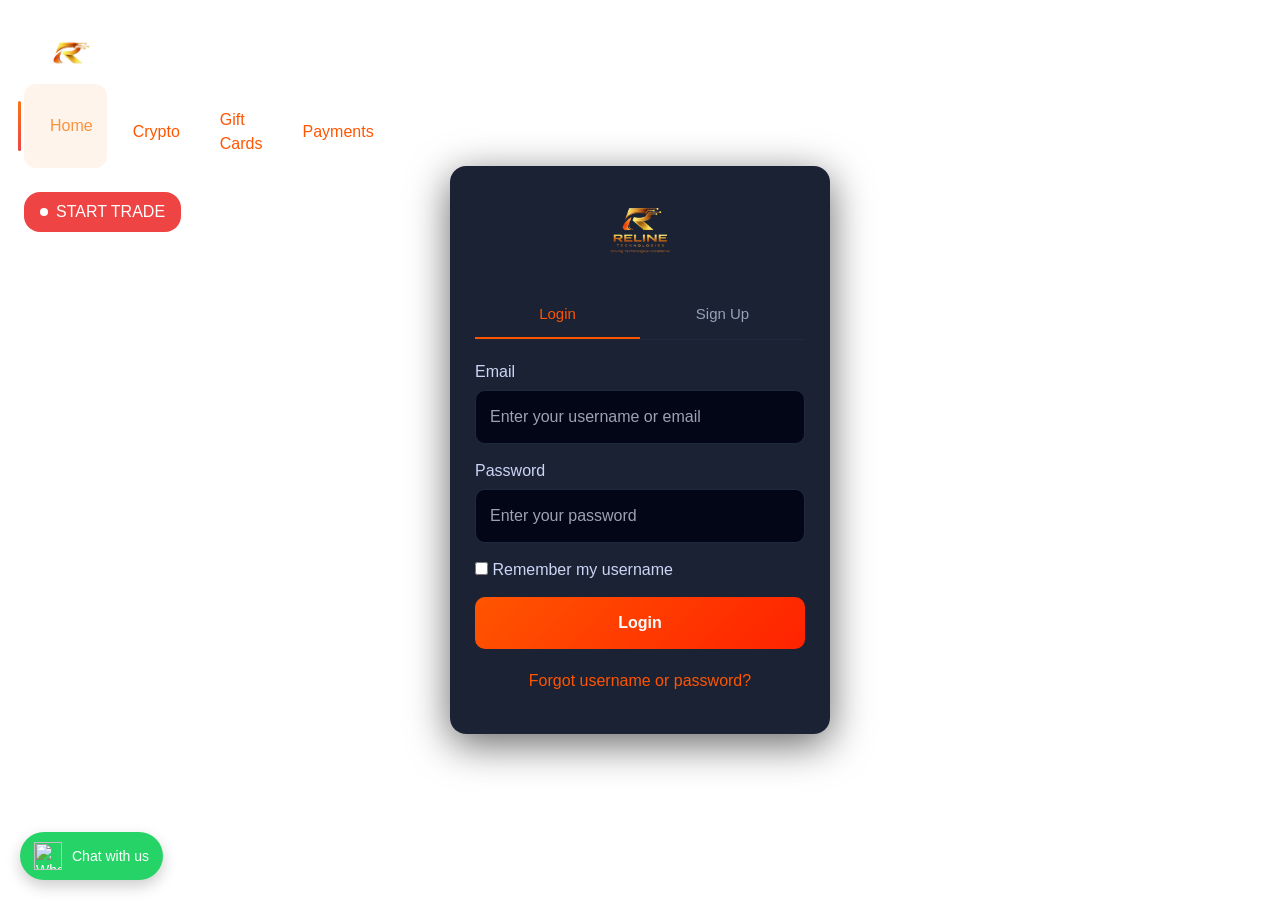
==== commit b3bc8fa2: "update layout" ====
--- a/index.html
+++ b/index.html
@@ -50,7 +50,7 @@
 
       <form id="loginForm" class="auth-form active">
         <div class="form-group">
-          <label>Username or Email</label>
+          <label>Email</label>
           <input type="text" class="form-control" id="loginUser" placeholder="Enter your username or email" required=""
             fdprocessedid="g4myyl">
         </div>
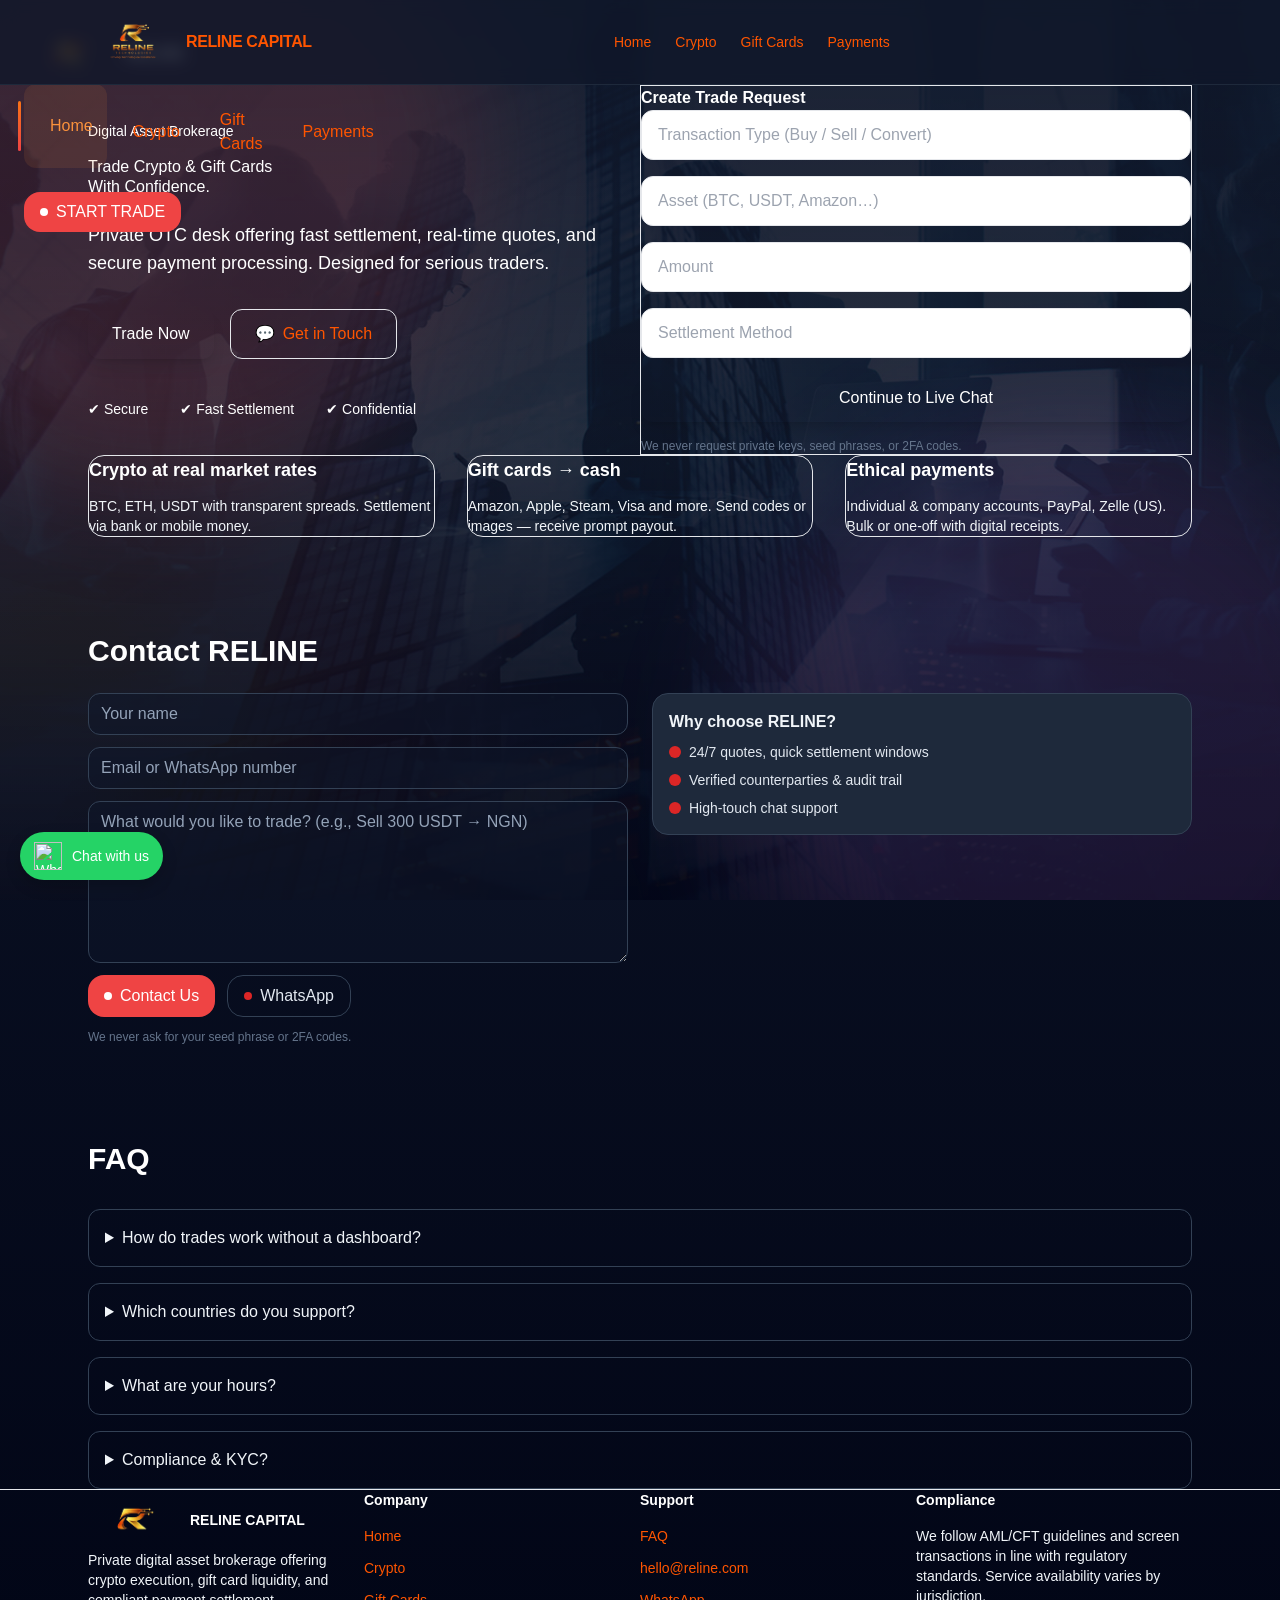
==== commit 272e0775: "update layout" ====
--- a/index.html
+++ b/index.html
@@ -38,7 +38,7 @@
   <!-- Animated Backdrop -->
 
   <!-- Login/Signup Page -->
-  <div id="authPage" class="auth-container">
+  <!-- <div id="authPage" class="auth-container">
     <div class="auth-box">
       <div class="auth-logo">
         <img src="img/reline_logo.png" alt="Concora Credit Union">
@@ -90,10 +90,10 @@
           <label>Phone Number</label>
           <input type="tel" class="form-control" id="phone" placeholder="Enter your phone number" required="">
         </div>
-        <!-- <div class="form-group">
+        <div class="form-group">
           <label>Create Username</label>
           <input type="text" class="form-control" id="signupUser" placeholder="Create a username" required="">
-        </div> -->
+        </div>
         <div class="form-group">
           <label>Create Password</label>
           <input type="password" class="form-control" id="signupPass" placeholder="Create a password" required="">
@@ -210,7 +210,7 @@
         showMainApp();
       }
     };
-  </script>
+  </script> -->
 
   <!-- 
   <script>
@@ -244,7 +244,7 @@
  
 
   <-- MAIN WEBSITE CONTENT -->
-  <div id="mainContent" style="display:none;">
+  <!-- <div id="mainContent" style="display:none;"> -->
     <!-- YOUR EXISTING WEBSITE CODE GOES HERE -->
 
 
@@ -737,76 +737,6 @@
   </script>
 
 
-  <style>
-    .tradingview-widget-copyright {
-      font-size: 13px !important;
-      line-height: 32px !important;
-      text-align: center !important;
-      vertical-align: middle !important;
-      font-family: -apple-system, BlinkMacSystemFont, 'Trebuchet MS', Roboto, Ubuntu, sans-serif !important;
-      color: #B2B5BE !important;
-    }
-
-    .tradingview-widget-copyright .blue-text {
-      color: #2962FF !important;
-    }
-
-    .tradingview-widget-copyright a {
-      text-decoration: none !important;
-      color: #B2B5BE !important;
-    }
-
-    .tradingview-widget-copyright a:visited {
-      color: #B2B5BE !important;
-    }
-
-    .tradingview-widget-copyright a:hover .blue-text {
-      color: #1E53E5 !important;
-    }
-
-    .tradingview-widget-copyright a:active .blue-text {
-      color: #1848CC !important;
-    }
-
-    .tradingview-widget-copyright a:visited .blue-text {
-      color: #2962FF !important;
-    }
-  </style>
-  <style>
-    .tradingview-widget-copyright {
-      font-size: 13px !important;
-      line-height: 32px !important;
-      text-align: center !important;
-      vertical-align: middle !important;
-      font-family: -apple-system, BlinkMacSystemFont, 'Trebuchet MS', Roboto, Ubuntu, sans-serif !important;
-      color: #B2B5BE !important;
-    }
-
-    .tradingview-widget-copyright .blue-text {
-      color: #2962FF !important;
-    }
-
-    .tradingview-widget-copyright a {
-      text-decoration: none !important;
-      color: #B2B5BE !important;
-    }
-
-    .tradingview-widget-copyright a:visited {
-      color: #B2B5BE !important;
-    }
-
-    .tradingview-widget-copyright a:hover .blue-text {
-      color: #1E53E5 !important;
-    }
-
-    .tradingview-widget-copyright a:active .blue-text {
-      color: #1848CC !important;
-    }
-
-    .tradingview-widget-copyright a:visited .blue-text {
-      color: #2962FF !important;
-    }
-  </style>
 
 
 
@@ -895,54 +825,10 @@
     });
   </script>
 
-  <style>
-    .menu-item {
-      display: flex;
-      align-items: center;
-      gap: 12px;
-      padding: 12px 14px;
-      border-radius: 12px;
-      transition: all 0.3s ease;
-      position: relative;
-    }
-
-    .menu-item:hover {
-      background: rgba(255, 255, 255, 0.05);
-      color: #fb923c;
-    }
-
-    .menu-item.active {
-      background: rgba(251, 146, 60, 0.1);
-      color: #fb923c;
-    }
-
-    .menu-item.active::before {
-      content: "";
-      position: absolute;
-      left: -6px;
-      top: 20%;
-      height: 60%;
-      width: 3px;
-      background: linear-gradient(to bottom, #f97316, #ef4444);
-      border-radius: 10px;
-    }
-
-    /* Hamburger Animation */
-    .menu-open .line:nth-child(1) {
-      transform: rotate(45deg) translate(5px, 5px);
-    }
-
-    .menu-open .line:nth-child(2) {
-      opacity: 0;
-    }
-
-    .menu-open .line:nth-child(3) {
-      transform: rotate(-45deg) translate(5px, -5px);
-    }
-  </style>
-
-
-  <!-- Place this before </body> in your HTML -->
+  
+
+
+  <!-- Place this before /body in your HTML -->
   <script>
     // Disable right-click
     document.addEventListener("contextmenu", function (e) {
--- a/main.css
+++ b/main.css
@@ -1,1558 +1,1672 @@
-
-    @keyframes floatA {
-      0% {
-        transform: translate3d(0, 0, 0)
-      }
-
-      50% {
-        transform: translate3d(12px, -10px, 0)
-      }
-
-      100% {
-        transform: translate3d(0, 0, 0)
-      }
-    }
-
-    @keyframes floatB {
-      0% {
-        transform: translate3d(0, 0, 0)
-      }
-
-      50% {
-        transform: translate3d(-10px, 12px, 0)
-      }
-
-      100% {
-        transform: translate3d(0, 0, 0)
-      }
-    }
-
-    @media (prefers-color-scheme: dark) {
-      html {
-        class: dark;
-      }
-    }
-
-    .badge {
-      position: absolute;
-      bottom: .5rem;
-      left: .5rem;
-      padding: .25rem .55rem;
-      border-radius: 9999px;
-      font-size: .75rem;
-      background: rgba(255, 255, 255, .9);
-      color: #0f172a;
-      box-shadow: 0 1px 2px rgba(0, 0, 0, .08)
-    }
-
-    .dark .badge {
-      background: rgba(2, 6, 23, .8);
-      color: #fff
-    }
-
-
-    .whatsapp-float {
-      position: fixed;
-      bottom: 20px;
-      left: 20px;
-      display: flex;
-      align-items: center;
-      gap: 10px;
-      background-color: #25D366;
-      color: #fff;
-      padding: 10px 14px;
-      border-radius: 50px;
-      text-decoration: none;
-      font-size: 14px;
-      font-weight: 500;
-      box-shadow: 0 6px 15px rgba(0, 0, 0, 0.2);
-      z-index: 9999;
-      transition: transform 0.2s ease, box-shadow 0.2s ease;
-    }
-
-    .whatsapp-float:hover {
-      transform: translateY(-3px);
-      box-shadow: 0 10px 20px rgba(0, 0, 0, 0.25);
-    }
-
-    .whatsapp-float img {
-      width: 28px;
-      height: 28px;
-    }
-  </style>
-  <style>
-    *,
-    ::before,
-    ::after {
-      --tw-border-spacing-x: 0;
-      --tw-border-spacing-y: 0;
-      --tw-translate-x: 0;
-      --tw-translate-y: 0;
-      --tw-rotate: 0;
-      --tw-skew-x: 0;
-      --tw-skew-y: 0;
-      --tw-scale-x: 1;
-      --tw-scale-y: 1;
-      --tw-pan-x: ;
-      --tw-pan-y: ;
-      --tw-pinch-zoom: ;
-      --tw-scroll-snap-strictness: proximity;
-      --tw-gradient-from-position: ;
-      --tw-gradient-via-position: ;
-      --tw-gradient-to-position: ;
-      --tw-ordinal: ;
-      --tw-slashed-zero: ;
-      --tw-numeric-figure: ;
-      --tw-numeric-spacing: ;
-      --tw-numeric-fraction: ;
-      --tw-ring-inset: ;
-      --tw-ring-offset-width: 0px;
-      --tw-ring-offset-color: #fff;
-      --tw-ring-color: rgba(246, 87, 59, 0.5);
-      --tw-ring-offset-shadow: 0 0 #0000;
-      --tw-ring-shadow: 0 0 #0000;
-      --tw-shadow: 0 0 #0000;
-      --tw-shadow-colored: 0 0 #0000;
-      --tw-blur: ;
-      --tw-brightness: ;
-      --tw-contrast: ;
-      --tw-grayscale: ;
-      --tw-hue-rotate: ;
-      --tw-invert: ;
-      --tw-saturate: ;
-      --tw-sepia: ;
-      --tw-drop-shadow: ;
-      --tw-backdrop-blur: ;
-      --tw-backdrop-brightness: ;
-      --tw-backdrop-contrast: ;
-      --tw-backdrop-grayscale: ;
-      --tw-backdrop-hue-rotate: ;
-      --tw-backdrop-invert: ;
-      --tw-backdrop-opacity: ;
-      --tw-backdrop-saturate: ;
-      --tw-backdrop-sepia: ;
-      --tw-contain-size: ;
-      --tw-contain-layout: ;
-      --tw-contain-paint: ;
-      --tw-contain-style:
-    }
-
-    ::backdrop {
-      --tw-border-spacing-x: 0;
-      --tw-border-spacing-y: 0;
-      --tw-translate-x: 0;
-      --tw-translate-y: 0;
-      --tw-rotate: 0;
-      --tw-skew-x: 0;
-      --tw-skew-y: 0;
-      --tw-scale-x: 1;
-      --tw-scale-y: 1;
-      --tw-pan-x: ;
-      --tw-pan-y: ;
-      --tw-pinch-zoom: ;
-      --tw-scroll-snap-strictness: proximity;
-      --tw-gradient-from-position: ;
-      --tw-gradient-via-position: ;
-      --tw-gradient-to-position: ;
-      --tw-ordinal: ;
-      --tw-slashed-zero: ;
-      --tw-numeric-figure: ;
-      --tw-numeric-spacing: ;
-      --tw-numeric-fraction: ;
-      --tw-ring-inset: ;
-      --tw-ring-offset-width: 0px;
-      --tw-ring-offset-color: #fff;
-      --tw-ring-color: rgb(59 130 246 / 0.5);
-      --tw-ring-offset-shadow: 0 0 #0000;
-      --tw-ring-shadow: 0 0 #0000;
-      --tw-shadow: 0 0 #0000;
-      --tw-shadow-colored: 0 0 #0000;
-      --tw-blur: ;
-      --tw-brightness: ;
-      --tw-contrast: ;
-      --tw-grayscale: ;
-      --tw-hue-rotate: ;
-      --tw-invert: ;
-      --tw-saturate: ;
-      --tw-sepia: ;
-      --tw-drop-shadow: ;
-      --tw-backdrop-blur: ;
-      --tw-backdrop-brightness: ;
-      --tw-backdrop-contrast: ;
-      --tw-backdrop-grayscale: ;
-      --tw-backdrop-hue-rotate: ;
-      --tw-backdrop-invert: ;
-      --tw-backdrop-opacity: ;
-      --tw-backdrop-saturate: ;
-      --tw-backdrop-sepia: ;
-      --tw-contain-size: ;
-      --tw-contain-layout: ;
-      --tw-contain-paint: ;
-      --tw-contain-style:
-    }
-
-    /* ! tailwindcss v3.4.17 | MIT License | https://tailwindcss.com */
-    *,
-    ::after,
-    ::before {
-      box-sizing: border-box;
-      border-width: 0;
-      border-style: solid;
-      border-color: #e5e7eb
-    }
-
-    ::after,
-    ::before {
-      --tw-content: ''
-    }
-
-    :host,
-    html {
-      line-height: 1.5;
-      -webkit-text-size-adjust: 100%;
-      -moz-tab-size: 4;
-      tab-size: 4;
-      font-family: ui-sans-serif, system-ui, sans-serif, "Apple Color Emoji", "Segoe UI Emoji", "Segoe UI Symbol", "Noto Color Emoji";
-      font-feature-settings: normal;
-      font-variation-settings: normal;
-      -webkit-tap-highlight-color: transparent
-    }
-
-    body {
-      margin: 0;
-      line-height: inherit
-    }
-
-    hr {
-      height: 0;
-      color: inherit;
-      border-top-width: 1px
-    }
-
-    abbr:where([title]) {
-      -webkit-text-decoration: underline dotted;
-      text-decoration: underline dotted
-    }
-
-    h1,
-    h2,
-    h3,
-    h4,
-    h5,
-    h6 {
-      font-size: inherit;
-      font-weight: inherit
-    }
-
-    a {
-      color: inherit;
-      text-decoration: inherit
-    }
-
-    b,
-    strong {
-      font-weight: bolder
-    }
-
-    code,
-    kbd,
-    pre,
-    samp {
-      font-family: ui-monospace, SFMono-Regular, Menlo, Monaco, Consolas, "Liberation Mono", "Courier New", monospace;
-      font-feature-settings: normal;
-      font-variation-settings: normal;
-      font-size: 1em
-    }
-
-    small {
-      font-size: 80%
-    }
-
-    sub,
-    sup {
-      font-size: 75%;
-      line-height: 0;
-      position: relative;
-      vertical-align: baseline
-    }
-
-    sub {
-      bottom: -.25em
-    }
-
-    sup {
-      top: -.5em
-    }
-
-    table {
-      text-indent: 0;
-      border-color: inherit;
-      border-collapse: collapse
-    }
-
-    button,
-    input,
-    optgroup,
-    select,
-    textarea {
-      font-family: inherit;
-      font-feature-settings: inherit;
-      font-variation-settings: inherit;
-      font-size: 100%;
-      font-weight: inherit;
-      line-height: inherit;
-      letter-spacing: inherit;
-      color: inherit;
-      margin: 0;
-      padding: 0
-    }
-
-    button,
-    select {
-      text-transform: none
-    }
-
-    button,
-    input:where([type=button]),
-    input:where([type=reset]),
-    input:where([type=submit]) {
-      -webkit-appearance: button;
-      background-color: transparent;
-      background-image: none
-    }
-
-    :-moz-focusring {
-      outline: auto
-    }
-
-    :-moz-ui-invalid {
-      box-shadow: none
-    }
-
-    progress {
-      vertical-align: baseline
-    }
-
-    ::-webkit-inner-spin-button,
-    ::-webkit-outer-spin-button {
-      height: auto
-    }
-
-    [type=search] {
-      -webkit-appearance: textfield;
-      outline-offset: -2px
-    }
-
-    ::-webkit-search-decoration {
-      -webkit-appearance: none
-    }
-
-    ::-webkit-file-upload-button {
-      -webkit-appearance: button;
-      font: inherit
-    }
-
-    summary {
-      display: list-item
-    }
-
-    blockquote,
-    dd,
-    dl,
-    figure,
-    h1,
-    h2,
-    h3,
-    h4,
-    h5,
-    h6,
-    hr,
-    p,
-    pre {
-      margin: 0
-    }
-
-    fieldset {
-      margin: 0;
-      padding: 0
-    }
-
-    legend {
-      padding: 0
-    }
-
-    menu,
-    ol,
-    ul {
-      list-style: none;
-      margin: 0;
-      padding: 0
-    }
-
-    dialog {
-      padding: 0
-    }
-
-    textarea {
-      resize: vertical
-    }
-
-    input::placeholder,
-    textarea::placeholder {
-      opacity: 1;
-      color: #9ca3af
-    }
-
-    [role=button],
-    button {
-      cursor: pointer
-    }
-
-    :disabled {
-      cursor: default
-    }
-
-    audio,
-    canvas,
-    embed,
-    iframe,
-    img,
-    object,
-    svg,
-    video {
-      display: block;
-      vertical-align: middle
-    }
-
-    img,
-    video {
-      max-width: 100%;
-      height: auto
-    }
-
-    [hidden]:where(:not([hidden=until-found])) {
-      display: none
-    }
-
-    .pointer-events-none {
-      /* pointer-events: none */
-    }
-
-    .fixed {
-      position: fixed
-    }
-
-    .absolute {
-      position: absolute
-    }
-
-    .relative {
-      position: relative
-    }
-
-    .sticky {
-      position: sticky
-    }
-
-    .inset-0 {
-      inset: 0px
-    }
-
-    .-bottom-10 {
-      bottom: -2.5rem
-    }
-
-    .-bottom-32 {
-      bottom: -8rem
-    }
-
-    .-bottom-48 {
-      bottom: -12rem
-    }
-
-    .-left-16 {
-      left: -4rem
-    }
-
-    .-left-24 {
-      left: -6rem
-    }
-
-    .-left-40 {
-      left: -10rem
-    }
-
-    .-right-10 {
-      right: -2.5rem
-    }
-
-    .-right-32 {
-      right: -8rem
-    }
-
-    .-right-40 {
-      right: -10rem
-    }
-
-    .-top-10 {
-      top: -2.5rem
-    }
-
-    .-top-24 {
-      top: -6rem
-    }
-
-    .-top-40 {
-      top: -10rem
-    }
-
-    .bottom-6 {
-      bottom: 1.5rem
-    }
-
-    .right-6 {
-      right: 1.5rem
-    }
-
-    .top-0 {
-      top: 0px
-    }
-
-    .-z-10 {
-      z-index: -10
-    }
-
-    .-z-20 {
-      z-index: -20
-    }
-
-    .z-40 {
-      z-index: 40
-    }
-
-    .mx-auto {
-      margin-left: auto;
-      margin-right: auto
-    }
-
-    .mb-4 {
-      margin-bottom: 1rem
-    }
-
-    .mt-1 {
-      margin-top: 0.25rem
-    }
-
-    .mt-10 {
-      margin-top: 2.5rem
-    }
-
-    .mt-2 {
-      margin-top: 0.5rem
-    }
-
-    .mt-4 {
-      margin-top: 1rem
-    }
-
-    .mt-6 {
-      margin-top: 1.5rem
-    }
-
-    .mt-8 {
-      margin-top: 2rem
-    }
-
-    .mb-2 {
-      margin-bottom: 0.5rem
-    }
-
-    .mt-3 {
-      margin-top: 0.75rem
-    }
-
-    .block {
-      display: block
-    }
-
-    .inline-block {
-      display: inline-block
-    }
-
-    .flex {
-      display: flex
-    }
-
-    .inline-flex {
-      display: inline-flex
-    }
-
-    .grid {
-      display: grid
-    }
-
-    .hidden {
-      display: none
-    }
-
-    .h-2 {
-      height: 0.5rem
-    }
-
-    .h-24 {
-      height: 6rem
-    }
-
-    .h-3 {
-      height: 0.75rem
-    }
-
-    .h-36 {
-      height: 9rem
-    }
-
-    .h-40 {
-      height: 10rem
-    }
-
-    .h-48 {
-      height: 12rem
-    }
-
-    .h-5 {
-      height: 1.25rem
-    }
-
-    .h-8 {
-      height: 2rem
-    }
-
-    .h-80 {
-      height: 20rem
-    }
-
-    .h-\[34rem\] {
-      height: 34rem
-    }
-
-    .h-\[40rem\] {
-      height: 40rem
-    }
-
-    .h-\[42rem\] {
-      height: 42rem
-    }
-
-    .h-full {
-      height: 100%
-    }
-
-    .max-h-72 {
-      max-height: 18rem
-    }
-
-    .w-2 {
-      width: 0.5rem
-    }
-
-    .w-24 {
-      width: 6rem
-    }
-
-    .w-3 {
-      width: 0.75rem
-    }
-
-    .w-40 {
-      width: 10rem
-    }
-
-    .w-48 {
-      width: 12rem
-    }
-
-    .w-5 {
-      width: 1.25rem
-    }
-
-    .w-8 {
-      width: 2rem
-    }
-
-    .w-80 {
-      width: 20rem
-    }
-
-    .w-\[34rem\] {
-      width: 34rem
-    }
-
-    .w-\[40rem\] {
-      width: 40rem
-    }
-
-    .w-\[42rem\] {
-      width: 42rem
-    }
-
-    .w-full {
-      width: 100%
-    }
-
-    .max-w-6xl {
-      max-width: 72rem
-    }
-
-    .rotate-12 {
-      --tw-rotate: 12deg;
-      transform: translate(var(--tw-translate-x), var(--tw-translate-y)) rotate(var(--tw-rotate)) skewX(var(--tw-skew-x)) skewY(var(--tw-skew-y)) scaleX(var(--tw-scale-x)) scaleY(var(--tw-scale-y))
-    }
-
-    .cursor-pointer {
-      cursor: pointer
-    }
-
-    .grid-cols-2 {
-      grid-template-columns: repeat(2, minmax(0, 1fr))
-    }
-
-    .flex-wrap {
-      flex-wrap: wrap
-    }
-
-    .items-start {
-      align-items: flex-start
-    }
-
-    .items-center {
-      align-items: center
-    }
-
-    .justify-center {
-      justify-content: center
-    }
-
-    .justify-between {
-      justify-content: space-between
-    }
-
-    .gap-1 {
-      gap: 0.25rem
-    }
-
-    .gap-10 {
-      gap: 2.5rem
-    }
-
-    .gap-2 {
-      gap: 0.5rem
-    }
-
-    .gap-3 {
-      gap: 0.75rem
-    }
-
-    .gap-4 {
-      gap: 1rem
-    }
-
-    .gap-6 {
-      gap: 1.5rem
-    }
-
-    .gap-8 {
-      gap: 2rem
-    }
-
-    .space-y-3> :not([hidden])~ :not([hidden]) {
-      --tw-space-y-reverse: 0;
-      margin-top: calc(0.75rem * calc(1 - var(--tw-space-y-reverse)));
-      margin-bottom: calc(0.75rem * var(--tw-space-y-reverse))
-    }
-
-    .space-y-4> :not([hidden])~ :not([hidden]) {
-      --tw-space-y-reverse: 0;
-      margin-top: calc(1rem * calc(1 - var(--tw-space-y-reverse)));
-      margin-bottom: calc(1rem * var(--tw-space-y-reverse))
-    }
-
-    .space-y-2> :not([hidden])~ :not([hidden]) {
-      --tw-space-y-reverse: 0;
-      margin-top: calc(0.5rem * calc(1 - var(--tw-space-y-reverse)));
-      margin-bottom: calc(0.5rem * var(--tw-space-y-reverse))
-    }
-
-    .overflow-hidden {
-      overflow: hidden
-    }
-
-    .scroll-smooth {
-      scroll-behavior: smooth
-    }
-
-    .rounded-2xl {
-      border-radius: 1rem
-    }
-
-    .rounded-\[40\%\] {
-      border-radius: 40%
-    }
-
-    .rounded-full {
-      border-radius: 9999px
-    }
-
-    .rounded-lg {
-      border-radius: 0.5rem
-    }
-
-    .rounded-xl {
-      border-radius: 0.75rem
-    }
-
-    .border {
-      border-width: 1px
-    }
-
-    .border-b {
-      border-bottom-width: 1px
-    }
-
-    .border-t {
-      border-top-width: 1px
-    }
-
-    .border-slate-200 {
-      --tw-border-opacity: 1;
-      border-color: rgb(226 232 240 / var(--tw-border-opacity, 1))
-    }
-
-    .bg-cyan-400\/15 {
-      background-color: rgb(34 211 238 / 0.15)
-    }
-
-    .bg-cyan-500 {
-      --tw-bg-opacity: 1;
-      background-color: rgb(6 182 212 / var(--tw-bg-opacity, 1))
-    }
-
-    .bg-cyan-600 {
-      --tw-bg-opacity: 1;
-      background-color: rgb(8 145 178 / var(--tw-bg-opacity, 1))
-    }
-
-    .bg-fuchsia-400\/10 {
-      background-color: rgb(232 121 249 / 0.1)
-    }
-
-    .bg-slate-100 {
-      --tw-bg-opacity: 1;
-      background-color: rgb(241 245 249 / var(--tw-bg-opacity, 1))
-    }
-
-    .bg-white {
-      --tw-bg-opacity: 1;
-      background-color: rgb(255 255 255 / var(--tw-bg-opacity, 1))
-    }
-
-    .bg-white\/80 {
-      background-color: rgb(255 255 255 / 0.8)
-    }
-
-    .bg-\[radial-gradient\(circle_at_1px_1px\2c \#0ea5e9_1px\2c transparent_1px\)\] {
-      background-image: radial-gradient(circle at 1px 1px, #0ea5e9 1px, transparent 1px)
-    }
-
-    .bg-gradient-to-b {
-      background-image: linear-gradient(to bottom, var(--tw-gradient-stops))
-    }
-
-    .bg-gradient-to-br {
-      background-image: linear-gradient(to bottom right, var(--tw-gradient-stops))
-    }
-
-    .bg-gradient-to-tr {
-      background-image: linear-gradient(to top right, var(--tw-gradient-stops))
-    }
-
-    .from-cyan-400 {
-      --tw-gradient-from: #22d3ee var(--tw-gradient-from-position);
-      --tw-gradient-to: rgb(34 211 238 / 0) var(--tw-gradient-to-position);
-      --tw-gradient-stops: var(--tw-gradient-from), var(--tw-gradient-to)
-    }
-
-    .from-cyan-400\/30 {
-      --tw-gradient-from: rgb(34 211 238 / 0.3) var(--tw-gradient-from-position);
-      --tw-gradient-to: rgb(34 211 238 / 0) var(--tw-gradient-to-position);
-      --tw-gradient-stops: var(--tw-gradient-from), var(--tw-gradient-to)
-    }
-
-    .from-violet-500 {
-      --tw-gradient-from: #8b5cf6 var(--tw-gradient-from-position);
-      --tw-gradient-to: rgb(139 92 246 / 0) var(--tw-gradient-to-position);
-      --tw-gradient-stops: var(--tw-gradient-from), var(--tw-gradient-to)
-    }
-
-    .from-violet-500\/20 {
-      --tw-gradient-from: rgb(139 92 246 / 0.2) var(--tw-gradient-from-position);
-      --tw-gradient-to: rgb(139 92 246 / 0) var(--tw-gradient-to-position);
-      --tw-gradient-stops: var(--tw-gradient-from), var(--tw-gradient-to)
-    }
-
-    .from-white {
-      --tw-gradient-from: #fff var(--tw-gradient-from-position);
-      --tw-gradient-to: rgb(255 255 255 / 0) var(--tw-gradient-to-position);
-      --tw-gradient-stops: var(--tw-gradient-from), var(--tw-gradient-to)
-    }
-
-    .from-white\/80 {
-      --tw-gradient-from: rgb(255 255 255 / 0.8) var(--tw-gradient-from-position);
-      --tw-gradient-to: rgb(255 255 255 / 0) var(--tw-gradient-to-position);
-      --tw-gradient-stops: var(--tw-gradient-from), var(--tw-gradient-to)
-    }
-
-    .via-cyan-400 {
-      --tw-gradient-to: rgb(34 211 238 / 0) var(--tw-gradient-to-position);
-      --tw-gradient-stops: var(--tw-gradient-from), #22d3ee var(--tw-gradient-via-position), var(--tw-gradient-to)
-    }
-
-    .via-cyan-400\/20 {
-      --tw-gradient-to: rgb(34 211 238 / 0) var(--tw-gradient-to-position);
-      --tw-gradient-stops: var(--tw-gradient-from), rgb(34 211 238 / 0.2) var(--tw-gradient-via-position), var(--tw-gradient-to)
-    }
-
-    .via-fuchsia-500 {
-      --tw-gradient-to: rgb(217 70 239 / 0) var(--tw-gradient-to-position);
-      --tw-gradient-stops: var(--tw-gradient-from), #d946ef var(--tw-gradient-via-position), var(--tw-gradient-to)
-    }
-
-    .via-white\/40 {
-      --tw-gradient-to: rgb(255 255 255 / 0) var(--tw-gradient-to-position);
-      --tw-gradient-stops: var(--tw-gradient-from), rgb(255 255 255 / 0.4) var(--tw-gradient-via-position), var(--tw-gradient-to)
-    }
-
-    .to-fuchsia-500\/20 {
-      --tw-gradient-to: rgb(217 70 239 / 0.2) var(--tw-gradient-to-position)
-    }
-
-    .to-fuchsia-500\/30 {
-      --tw-gradient-to: rgb(217 70 239 / 0.3) var(--tw-gradient-to-position)
-    }
-
-    .to-slate-50 {
-      --tw-gradient-to: #f8fafc var(--tw-gradient-to-position)
-    }
-
-    .to-transparent {
-      --tw-gradient-to: transparent var(--tw-gradient-to-position)
-    }
-
-    .to-violet-500\/30 {
-      --tw-gradient-to: rgb(139 92 246 / 0.3) var(--tw-gradient-to-position)
-    }
-
-    .to-white\/80 {
-      --tw-gradient-to: rgb(255 255 255 / 0.8) var(--tw-gradient-to-position)
-    }
-
-    .object-cover {
-      object-fit: cover
-    }
-
-    .p-1 {
-      padding: 0.25rem
-    }
-
-    .p-4 {
-      padding: 1rem
-    }
-
-    .p-6 {
-      padding: 1.5rem
-    }
-
-    .px-2 {
-      padding-left: 0.5rem;
-      padding-right: 0.5rem
-    }
-
-    .px-3 {
-      padding-left: 0.75rem;
-      padding-right: 0.75rem
-    }
-
-    .px-4 {
-      padding-left: 1rem;
-      padding-right: 1rem
-    }
-
-    .px-6 {
-      padding-left: 1.5rem;
-      padding-right: 1.5rem
-    }
-
-    .py-1 {
-      padding-top: 0.25rem;
-      padding-bottom: 0.25rem
-    }
-
-    .py-12 {
-      padding-top: 3rem;
-      padding-bottom: 3rem
-    }
-
-    .py-14 {
-      padding-top: 3.5rem;
-      padding-bottom: 3.5rem
-    }
-
-    .py-2 {
-      padding-top: 0.5rem;
-      padding-bottom: 0.5rem
-    }
-
-    .py-3 {
-      padding-top: 0.75rem;
-      padding-bottom: 0.75rem
-    }
-
-    .py-4 {
-      padding-top: 1rem;
-      padding-bottom: 1rem
-    }
-
-    .py-10 {
-      padding-top: 2.5rem;
-      padding-bottom: 2.5rem
-    }
-
-    .pb-10 {
-      padding-bottom: 2.5rem
-    }
-
-    .pt-16 {
-      padding-top: 4rem
-    }
-
-    .text-3xl {
-      font-size: 1.875rem;
-      line-height: 2.25rem
-    }
-
-    .text-4xl {
-      font-size: 2.25rem;
-      line-height: 2.5rem
-    }
-
-    .text-base {
-      font-size: 1rem;
-      line-height: 1.5rem
-    }
-
-    .text-lg {
-      font-size: 1.125rem;
-      line-height: 1.75rem
-    }
-
-    .text-sm {
-      font-size: 0.875rem;
-      line-height: 1.25rem
-    }
-
-    .text-xs {
-      font-size: 0.75rem;
-      line-height: 1rem
-    }
-
-    .font-semibold {
-      font-weight: 600
-    }
-
-    .font-medium {
-      font-weight: 500
-    }
-
-    .leading-tight {
-      line-height: 1.25
-    }
-
-    .tracking-tight {
-      letter-spacing: -0.025em
-    }
-
-    .text-slate-500 {
-      --tw-text-opacity: 1;
-      color: rgb(100 116 139 / var(--tw-text-opacity, 1))
-    }
-
-    .text-slate-600 {
-      --tw-text-opacity: 1;
-      color: rgb(71 85 105 / var(--tw-text-opacity, 1))
-    }
-
-    .text-slate-700 {
-      --tw-text-opacity: 1;
-      color: rgb(51 65 85 / var(--tw-text-opacity, 1))
-    }
-
-    .text-slate-900 {
-      --tw-text-opacity: 1;
-      color: rgb(15 23 42 / var(--tw-text-opacity, 1))
-    }
-
-    .text-white {
-      --tw-text-opacity: 1;
-      color: rgb(255 255 255 / var(--tw-text-opacity, 1))
-    }
-
-    .placeholder-slate-400::placeholder {
-      --tw-placeholder-opacity: 1;
-      color: rgb(148 163 184 / var(--tw-placeholder-opacity, 1))
-    }
-
-    .opacity-25 {
-      opacity: 0.25
-    }
-
-    .opacity-30 {
-      opacity: 0.3
-    }
-
-    .opacity-\[0\.06\] {
-      opacity: 0.06
-    }
-
-    .shadow {
-      --tw-shadow: 0 1px 3px 0 rgb(0 0 0 / 0.1), 0 1px 2px -1px rgb(0 0 0 / 0.1);
-      --tw-shadow-colored: 0 1px 3px 0 var(--tw-shadow-color), 0 1px 2px -1px var(--tw-shadow-color);
-      box-shadow: var(--tw-ring-offset-shadow, 0 0 #0000), var(--tw-ring-shadow, 0 0 #0000), var(--tw-shadow)
-    }
-
-    .shadow-lg {
-      --tw-shadow: 0 10px 15px -3px rgb(0 0 0 / 0.1), 0 4px 6px -4px rgb(0 0 0 / 0.1);
-      --tw-shadow-colored: 0 10px 15px -3px var(--tw-shadow-color), 0 4px 6px -4px var(--tw-shadow-color);
-      box-shadow: var(--tw-ring-offset-shadow, 0 0 #0000), var(--tw-ring-shadow, 0 0 #0000), var(--tw-shadow)
-    }
-
-    .blur-2xl {
-      --tw-blur: blur(40px);
-      filter: var(--tw-blur) var(--tw-brightness) var(--tw-contrast) var(--tw-grayscale) var(--tw-hue-rotate) var(--tw-invert) var(--tw-saturate) var(--tw-sepia) var(--tw-drop-shadow)
-    }
-
-    .blur-3xl {
-      --tw-blur: blur(64px);
-      filter: var(--tw-blur) var(--tw-brightness) var(--tw-contrast) var(--tw-grayscale) var(--tw-hue-rotate) var(--tw-invert) var(--tw-saturate) var(--tw-sepia) var(--tw-drop-shadow)
-    }
-
-    .blur-xl {
-      --tw-blur: blur(24px);
-      filter: var(--tw-blur) var(--tw-brightness) var(--tw-contrast) var(--tw-grayscale) var(--tw-hue-rotate) var(--tw-invert) var(--tw-saturate) var(--tw-sepia) var(--tw-drop-shadow)
-    }
-
-    .backdrop-blur {
-      --tw-backdrop-blur: blur(8px);
-      -webkit-backdrop-filter: var(--tw-backdrop-blur) var(--tw-backdrop-brightness) var(--tw-backdrop-contrast) var(--tw-backdrop-grayscale) var(--tw-backdrop-hue-rotate) var(--tw-backdrop-invert) var(--tw-backdrop-opacity) var(--tw-backdrop-saturate) var(--tw-backdrop-sepia);
-      backdrop-filter: var(--tw-backdrop-blur) var(--tw-backdrop-brightness) var(--tw-backdrop-contrast) var(--tw-backdrop-grayscale) var(--tw-backdrop-hue-rotate) var(--tw-backdrop-invert) var(--tw-backdrop-opacity) var(--tw-backdrop-saturate) var(--tw-backdrop-sepia)
-    }
-
-    .transition-transform {
-      transition-property: transform;
-      transition-timing-function: cubic-bezier(0.4, 0, 0.2, 1);
-      transition-duration: 150ms
-    }
-
-    .duration-150 {
-      transition-duration: 150ms
-    }
-
-    .duration-300 {
-      transition-duration: 300ms
-    }
-
-    .will-change-transform {
-      will-change: transform
-    }
-
-    .\[background-size\:22px_22px\] {
-      background-size: 22px 22px
-    }
-
-    .hover\:-translate-y-1:hover {
-      --tw-translate-y: -0.25rem;
-      transform: translate(var(--tw-translate-x), var(--tw-translate-y)) rotate(var(--tw-rotate)) skewX(var(--tw-skew-x)) skewY(var(--tw-skew-y)) scaleX(var(--tw-scale-x)) scaleY(var(--tw-scale-y))
-    }
-
-    .hover\:bg-cyan-600:hover {
-      --tw-bg-opacity: 1;
-      background-color: rgb(8 145 178 / var(--tw-bg-opacity, 1))
-    }
-
-    .hover\:bg-slate-50:hover {
-      --tw-bg-opacity: 1;
-      background-color: rgb(248 250 252 / var(--tw-bg-opacity, 1))
-    }
-
-    .hover\:text-cyan-600:hover {
-      --tw-text-opacity: 1;
-      color: rgb(8 145 178 / var(--tw-text-opacity, 1))
-    }
-
-    .hover\:shadow-xl:hover {
-      --tw-shadow: 0 20px 25px -5px rgb(0 0 0 / 0.1), 0 8px 10px -6px rgb(0 0 0 / 0.1);
-      --tw-shadow-colored: 0 20px 25px -5px var(--tw-shadow-color), 0 8px 10px -6px var(--tw-shadow-color);
-      box-shadow: var(--tw-ring-offset-shadow, 0 0 #0000), var(--tw-ring-shadow, 0 0 #0000), var(--tw-shadow)
-    }
-
-    .dark\:border-slate-700:is(.dark *) {
-      --tw-border-opacity: 1;
-      border-color: rgb(51 65 85 / var(--tw-border-opacity, 1))
-    }
-
-    .dark\:border-slate-800:is(.dark *) {
-      --tw-border-opacity: 1;
-      border-color: rgb(30 41 59 / var(--tw-border-opacity, 1))
-    }
-
-    .dark\:bg-slate-800:is(.dark *) {
-      --tw-bg-opacity: 1;
-      background-color: rgb(30 41 59 / var(--tw-bg-opacity, 1))
-    }
-
-    .dark\:bg-slate-900\/50:is(.dark *) {
-      background-color: rgb(15 23 42 / 0.5)
-    }
-
-    .dark\:bg-slate-900\/80:is(.dark *) {
-      background-color: rgb(15 23 42 / 0.8)
-    }
-
-    .dark\:bg-slate-700:is(.dark *) {
-      --tw-bg-opacity: 1;
-      background-color: rgb(51 65 85 / var(--tw-bg-opacity, 1))
-    }
-
-    .dark\:from-slate-900:is(.dark *) {
-      --tw-gradient-from: #0f172a var(--tw-gradient-from-position);
-      --tw-gradient-to: rgb(15 23 42 / 0) var(--tw-gradient-to-position);
-      --tw-gradient-stops: var(--tw-gradient-from), var(--tw-gradient-to)
-    }
-
-    .dark\:from-slate-900\/80:is(.dark *) {
-      --tw-gradient-from: rgb(15 23 42 / 0.8) var(--tw-gradient-from-position);
-      --tw-gradient-to: rgb(15 23 42 / 0) var(--tw-gradient-to-position);
-      --tw-gradient-stops: var(--tw-gradient-from), var(--tw-gradient-to)
-    }
-
-    .dark\:via-slate-900\/40:is(.dark *) {
-      --tw-gradient-to: rgb(15 23 42 / 0) var(--tw-gradient-to-position);
-      --tw-gradient-stops: var(--tw-gradient-from), rgb(15 23 42 / 0.4) var(--tw-gradient-via-position), var(--tw-gradient-to)
-    }
-
-    .dark\:to-slate-950:is(.dark *) {
-      --tw-gradient-to: #020617 var(--tw-gradient-to-position)
-    }
-
-    .dark\:to-slate-950\/85:is(.dark *) {
-      --tw-gradient-to: rgb(2 6 23 / 0.85) var(--tw-gradient-to-position)
-    }
-
-    .dark\:text-slate-100:is(.dark *) {
-      --tw-text-opacity: 1;
-      color: rgb(241 245 249 / var(--tw-text-opacity, 1))
-    }
-
-    .dark\:text-slate-200:is(.dark *) {
-      --tw-text-opacity: 1;
-      color: rgb(226 232 240 / var(--tw-text-opacity, 1))
-    }
-
-    .dark\:text-slate-300:is(.dark *) {
-      --tw-text-opacity: 1;
-      color: rgb(203 213 225 / var(--tw-text-opacity, 1))
-    }
-
-    .dark\:text-white:is(.dark *) {
-      --tw-text-opacity: 1;
-      color: rgb(255 255 255 / var(--tw-text-opacity, 1))
-    }
-
-    .dark\:opacity-20:is(.dark *) {
-      opacity: 0.2
-    }
-
-    .dark\:hover\:bg-slate-700:hover:is(.dark *) {
-      --tw-bg-opacity: 1;
-      background-color: rgb(51 65 85 / var(--tw-bg-opacity, 1))
-    }
-
-    @media (min-width: 640px) {
-      .sm\:grid-cols-2 {
-        grid-template-columns: repeat(2, minmax(0, 1fr))
-      }
-
-      .sm\:px-6 {
-        padding-left: 1.5rem;
-        padding-right: 1.5rem
-      }
-
-      .sm\:text-5xl {
-        font-size: 3rem;
-        line-height: 1
-      }
-    }
-
-    @media (min-width: 768px) {
-      .md\:flex {
-        display: flex
-      }
-
-      .md\:grid-cols-2 {
-        grid-template-columns: repeat(2, minmax(0, 1fr))
-      }
-
-      .md\:grid-cols-3 {
-        grid-template-columns: repeat(3, minmax(0, 1fr))
-      }
-
-      .md\:grid-cols-4 {
-        grid-template-columns: repeat(4, minmax(0, 1fr))
-      }
-    }
-
-    /* ===== RED THEME OVERRIDE ===== */
-
-    /* Main brand backgrounds */
-    .bg-cyan-400\/15 {
-      background-color: rgba(239, 68, 68, 0.15) !important;
-    }
-
-    .bg-cyan-500 {
-      background-color: #ef4444 !important;
-    }
-
-    .bg-cyan-600 {
-      background-color: #dc2626 !important;
-    }
-
-    .hover\:bg-cyan-600:hover {
-      background-color: #dc2626 !important;
-    }
-
-    /* Gradient overrides */
-    .from-cyan-400 {
-      --tw-gradient-from: #ef4444 !important;
-    }
-
-    .from-cyan-400\/30 {
-      --tw-gradient-from: rgba(239, 68, 68, 0.3) !important;
-    }
-
-    .via-cyan-400 {
-      --tw-gradient-stops: var(--tw-gradient-from), #ef4444, var(--tw-gradient-to) !important;
-    }
-
-    .via-cyan-400\/20 {
-      --tw-gradient-stops: var(--tw-gradient-from), rgba(239, 68, 68, 0.2), var(--tw-gradient-to) !important;
-    }
-
-    .from-violet-500 {
-      --tw-gradient-from: #b91c1c !important;
-    }
-
-    .from-violet-500\/20 {
-      --tw-gradient-from: rgba(185, 28, 28, 0.2) !important;
-    }
-
-    .via-fuchsia-500 {
-      --tw-gradient-stops: var(--tw-gradient-from), #ef4444, var(--tw-gradient-to) !important;
-    }
-
-    .to-fuchsia-500\/20 {
-      --tw-gradient-to: rgba(239, 68, 68, 0.2) !important;
-    }
-
-    .to-fuchsia-500\/30 {
-      --tw-gradient-to: rgba(239, 68, 68, 0.3) !important;
-    }
-
-    .to-violet-500\/30 {
-      --tw-gradient-to: rgba(185, 28, 28, 0.3) !important;
-    }
-
-    /* Text hover */
-    .hover\:text-cyan-600:hover {
-      color: #dc2626 !important;
-    }
-
-    /* Radial background pattern */
-    .bg-\[radial-gradient\(circle_at_1px_1px\2c \#0ea5e9_1px\2c transparent_1px\)\] {
-      background-image: radial-gradient(circle at 1px 1px, #ef4444 1px, transparent 1px) !important;
-    }
-
-    /* Ring color */
-    :root {
-      --tw-ring-color: rgba(239, 68, 68, 0.5) !important;
-    }
-
-
-    /* Background */
-    body {
-      margin: 0;
-      font-family: 'Segoe UI', sans-serif;
-      background: linear-gradient(135deg, #0f172a, #020617);
-      color: #fff;
-    }
-
-    /* Container */
-    .auth-container {
-      display: flex;
-      justify-content: center;
-      align-items: center;
-      min-height: 100vh;
-      padding: 20px;
-      /* important for mobile spacing */
-    }
-
-    /* Box */
-    .auth-box {
-      background: rgba(15, 23, 42, 0.95);
-      padding: 25px;
-      width: 100%;
-      max-width: 380px;
-      /* keeps it nice on desktop */
-      border-radius: 16px;
-      box-shadow: 0 10px 40px rgba(0, 0, 0, 0.6);
-      backdrop-filter: blur(10px);
-    }
-
-    /* Logo */
-    .auth-logo img {
-      width: 120px;
-      display: block;
-      margin: 0 auto 20px;
-    }
-
-    /* Tabs */
-    .auth-tabs {
-      display: flex;
-      margin-bottom: 20px;
-      border-bottom: 1px solid #1e293b;
-    }
-
-    .auth-tab {
-      flex: 1;
-      text-align: center;
-      padding: 12px;
-      font-size: 15px;
-      white-space: nowrap;
-      /* prevents "Sign Up" from breaking */
-      cursor: pointer;
-      color: #94a3b8;
-      transition: 0.3s;
-    }
-
-
-    .auth-tab.active {
-      color: #ff5500;
-      border-bottom: 2px solid #ff5500;
-    }
-
-    /* Inputs */
-    .form-group {
-      margin-bottom: 15px;
-    }
-
-    .form-group label {
-      display: block;
-      margin-bottom: 6px;
-      color: #cbd5f5;
-    }
-
-    .form-control {
-      width: 100%;
-      padding: 14px;
-      /* increase */
-      font-size: 16px;
-      /* important for mobile */
-      border: 1px solid #1e293b;
-      border-radius: 10px;
-      background: #020617;
-      color: #fff;
-      outline: none;
-      transition: 0.3s;
-    }
-
-
-    .form-control:focus {
-      border-color: #ff5500;
-      box-shadow: 0 0 8px rgba(255, 85, 0, 0.4);
-    }
-
-    /* Button */
-    .btn-primary {
-      width: 100%;
-      background: linear-gradient(135deg, #ff5500, #ff2200);
-      border: none;
-      padding: 14px;
-      border-radius: 10px;
-      color: #fff;
-      font-weight: bold;
-      font-size: 16px;
-      cursor: pointer;
-      transition: 0.3s;
-    }
-
-
-    /* Button Hover (IMPORTANT 🔥) */
-    .btn-primary:hover {
-      transform: translateY(-2px);
-      box-shadow: 0 8px 20px rgba(255, 85, 0, 0.4);
-    }
-
-
-    /* Checkbox */
-    input[type="checkbox"] {
-      accent-color: #ff5500;
-    }
-
-    /* Links */
-    a {
-      color: #ff5500;
-      text-decoration: none;
-    }
-
-    a:hover {
-      text-decoration: underline;
-    }
-
-    /* Animation */
-    @keyframes fadeIn {
-      from {
-        opacity: 0;
-        transform: translateY(20px);
-      }
-
-      to {
-        opacity: 1;
-        transform: translateY(0);
-      }
-    }
-
-    @media (max-width: 480px) {
-      .auth-box {
-        padding: 20px;
-        border-radius: 12px;
-      }
-
-      .auth-logo img {
-        width: 100px;
-      }
-
-      .auth-tab {
-        font-size: 14px;
-      }
-
-      label {
-        font-size: 14px;
-      }
-    }+@keyframes floatA {
+  0% {
+    transform: translate3d(0, 0, 0)
+  }
+
+  50% {
+    transform: translate3d(12px, -10px, 0)
+  }
+
+  100% {
+    transform: translate3d(0, 0, 0)
+  }
+}
+
+@keyframes floatB {
+  0% {
+    transform: translate3d(0, 0, 0)
+  }
+
+  50% {
+    transform: translate3d(-10px, 12px, 0)
+  }
+
+  100% {
+    transform: translate3d(0, 0, 0)
+  }
+}
+
+@media (prefers-color-scheme: dark) {
+  html {
+    class: dark;
+  }
+}
+
+.badge {
+  position: absolute;
+  bottom: .5rem;
+  left: .5rem;
+  padding: .25rem .55rem;
+  border-radius: 9999px;
+  font-size: .75rem;
+  background: rgba(255, 255, 255, .9);
+  color: #0f172a;
+  box-shadow: 0 1px 2px rgba(0, 0, 0, .08)
+}
+
+.dark .badge {
+  background: rgba(2, 6, 23, .8);
+  color: #fff
+}
+
+
+.whatsapp-float {
+  position: fixed;
+  bottom: 20px;
+  left: 20px;
+  display: flex;
+  align-items: center;
+  gap: 10px;
+  background-color: #25D366;
+  color: #fff;
+  padding: 10px 14px;
+  border-radius: 50px;
+  text-decoration: none;
+  font-size: 14px;
+  font-weight: 500;
+  box-shadow: 0 6px 15px rgba(0, 0, 0, 0.2);
+  z-index: 9999;
+  transition: transform 0.2s ease, box-shadow 0.2s ease;
+}
+
+.whatsapp-float:hover {
+  transform: translateY(-3px);
+  box-shadow: 0 10px 20px rgba(0, 0, 0, 0.25);
+}
+
+.whatsapp-float img {
+  width: 28px;
+  height: 28px;
+}
+
+*,
+::before,
+::after {
+  --tw-border-spacing-x: 0;
+  --tw-border-spacing-y: 0;
+  --tw-translate-x: 0;
+  --tw-translate-y: 0;
+  --tw-rotate: 0;
+  --tw-skew-x: 0;
+  --tw-skew-y: 0;
+  --tw-scale-x: 1;
+  --tw-scale-y: 1;
+  --tw-pan-x: ;
+  --tw-pan-y: ;
+  --tw-pinch-zoom: ;
+  --tw-scroll-snap-strictness: proximity;
+  --tw-gradient-from-position: ;
+  --tw-gradient-via-position: ;
+  --tw-gradient-to-position: ;
+  --tw-ordinal: ;
+  --tw-slashed-zero: ;
+  --tw-numeric-figure: ;
+  --tw-numeric-spacing: ;
+  --tw-numeric-fraction: ;
+  --tw-ring-inset: ;
+  --tw-ring-offset-width: 0px;
+  --tw-ring-offset-color: #fff;
+  --tw-ring-color: rgba(246, 87, 59, 0.5);
+  --tw-ring-offset-shadow: 0 0 #0000;
+  --tw-ring-shadow: 0 0 #0000;
+  --tw-shadow: 0 0 #0000;
+  --tw-shadow-colored: 0 0 #0000;
+  --tw-blur: ;
+  --tw-brightness: ;
+  --tw-contrast: ;
+  --tw-grayscale: ;
+  --tw-hue-rotate: ;
+  --tw-invert: ;
+  --tw-saturate: ;
+  --tw-sepia: ;
+  --tw-drop-shadow: ;
+  --tw-backdrop-blur: ;
+  --tw-backdrop-brightness: ;
+  --tw-backdrop-contrast: ;
+  --tw-backdrop-grayscale: ;
+  --tw-backdrop-hue-rotate: ;
+  --tw-backdrop-invert: ;
+  --tw-backdrop-opacity: ;
+  --tw-backdrop-saturate: ;
+  --tw-backdrop-sepia: ;
+  --tw-contain-size: ;
+  --tw-contain-layout: ;
+  --tw-contain-paint: ;
+  --tw-contain-style:
+}
+
+::backdrop {
+  --tw-border-spacing-x: 0;
+  --tw-border-spacing-y: 0;
+  --tw-translate-x: 0;
+  --tw-translate-y: 0;
+  --tw-rotate: 0;
+  --tw-skew-x: 0;
+  --tw-skew-y: 0;
+  --tw-scale-x: 1;
+  --tw-scale-y: 1;
+  --tw-pan-x: ;
+  --tw-pan-y: ;
+  --tw-pinch-zoom: ;
+  --tw-scroll-snap-strictness: proximity;
+  --tw-gradient-from-position: ;
+  --tw-gradient-via-position: ;
+  --tw-gradient-to-position: ;
+  --tw-ordinal: ;
+  --tw-slashed-zero: ;
+  --tw-numeric-figure: ;
+  --tw-numeric-spacing: ;
+  --tw-numeric-fraction: ;
+  --tw-ring-inset: ;
+  --tw-ring-offset-width: 0px;
+  --tw-ring-offset-color: #fff;
+  --tw-ring-color: rgb(59 130 246 / 0.5);
+  --tw-ring-offset-shadow: 0 0 #0000;
+  --tw-ring-shadow: 0 0 #0000;
+  --tw-shadow: 0 0 #0000;
+  --tw-shadow-colored: 0 0 #0000;
+  --tw-blur: ;
+  --tw-brightness: ;
+  --tw-contrast: ;
+  --tw-grayscale: ;
+  --tw-hue-rotate: ;
+  --tw-invert: ;
+  --tw-saturate: ;
+  --tw-sepia: ;
+  --tw-drop-shadow: ;
+  --tw-backdrop-blur: ;
+  --tw-backdrop-brightness: ;
+  --tw-backdrop-contrast: ;
+  --tw-backdrop-grayscale: ;
+  --tw-backdrop-hue-rotate: ;
+  --tw-backdrop-invert: ;
+  --tw-backdrop-opacity: ;
+  --tw-backdrop-saturate: ;
+  --tw-backdrop-sepia: ;
+  --tw-contain-size: ;
+  --tw-contain-layout: ;
+  --tw-contain-paint: ;
+  --tw-contain-style:
+}
+
+/* ! tailwindcss v3.4.17 | MIT License | https://tailwindcss.com */
+*,
+::after,
+::before {
+  box-sizing: border-box;
+  border-width: 0;
+  border-style: solid;
+  border-color: #e5e7eb
+}
+
+::after,
+::before {
+  --tw-content: ''
+}
+
+:host,
+html {
+  line-height: 1.5;
+  -webkit-text-size-adjust: 100%;
+  -moz-tab-size: 4;
+  tab-size: 4;
+  font-family: ui-sans-serif, system-ui, sans-serif, "Apple Color Emoji", "Segoe UI Emoji", "Segoe UI Symbol", "Noto Color Emoji";
+  font-feature-settings: normal;
+  font-variation-settings: normal;
+  -webkit-tap-highlight-color: transparent
+}
+
+body {
+  margin: 0;
+  line-height: inherit
+}
+
+hr {
+  height: 0;
+  color: inherit;
+  border-top-width: 1px
+}
+
+abbr:where([title]) {
+  -webkit-text-decoration: underline dotted;
+  text-decoration: underline dotted
+}
+
+h1,
+h2,
+h3,
+h4,
+h5,
+h6 {
+  font-size: inherit;
+  font-weight: inherit
+}
+
+a {
+  color: inherit;
+  text-decoration: inherit
+}
+
+b,
+strong {
+  font-weight: bolder
+}
+
+code,
+kbd,
+pre,
+samp {
+  font-family: ui-monospace, SFMono-Regular, Menlo, Monaco, Consolas, "Liberation Mono", "Courier New", monospace;
+  font-feature-settings: normal;
+  font-variation-settings: normal;
+  font-size: 1em
+}
+
+small {
+  font-size: 80%
+}
+
+sub,
+sup {
+  font-size: 75%;
+  line-height: 0;
+  position: relative;
+  vertical-align: baseline
+}
+
+sub {
+  bottom: -.25em
+}
+
+sup {
+  top: -.5em
+}
+
+table {
+  text-indent: 0;
+  border-color: inherit;
+  border-collapse: collapse
+}
+
+button,
+input,
+optgroup,
+select,
+textarea {
+  font-family: inherit;
+  font-feature-settings: inherit;
+  font-variation-settings: inherit;
+  font-size: 100%;
+  font-weight: inherit;
+  line-height: inherit;
+  letter-spacing: inherit;
+  color: inherit;
+  margin: 0;
+  padding: 0
+}
+
+button,
+select {
+  text-transform: none
+}
+
+button,
+input:where([type=button]),
+input:where([type=reset]),
+input:where([type=submit]) {
+  -webkit-appearance: button;
+  background-color: transparent;
+  background-image: none
+}
+
+:-moz-focusring {
+  outline: auto
+}
+
+:-moz-ui-invalid {
+  box-shadow: none
+}
+
+progress {
+  vertical-align: baseline
+}
+
+::-webkit-inner-spin-button,
+::-webkit-outer-spin-button {
+  height: auto
+}
+
+[type=search] {
+  -webkit-appearance: textfield;
+  outline-offset: -2px
+}
+
+::-webkit-search-decoration {
+  -webkit-appearance: none
+}
+
+::-webkit-file-upload-button {
+  -webkit-appearance: button;
+  font: inherit
+}
+
+summary {
+  display: list-item
+}
+
+blockquote,
+dd,
+dl,
+figure,
+h1,
+h2,
+h3,
+h4,
+h5,
+h6,
+hr,
+p,
+pre {
+  margin: 0
+}
+
+fieldset {
+  margin: 0;
+  padding: 0
+}
+
+legend {
+  padding: 0
+}
+
+menu,
+ol,
+ul {
+  list-style: none;
+  margin: 0;
+  padding: 0
+}
+
+dialog {
+  padding: 0
+}
+
+textarea {
+  resize: vertical
+}
+
+input::placeholder,
+textarea::placeholder {
+  opacity: 1;
+  color: #9ca3af
+}
+
+[role=button],
+button {
+  cursor: pointer
+}
+
+:disabled {
+  cursor: default
+}
+
+audio,
+canvas,
+embed,
+iframe,
+img,
+object,
+svg,
+video {
+  display: block;
+  vertical-align: middle
+}
+
+img,
+video {
+  max-width: 100%;
+  height: auto
+}
+
+[hidden]:where(:not([hidden=until-found])) {
+  display: none
+}
+
+.pointer-events-none {
+  /* pointer-events: none */
+}
+
+.fixed {
+  position: fixed
+}
+
+.absolute {
+  position: absolute
+}
+
+.relative {
+  position: relative
+}
+
+.sticky {
+  position: sticky
+}
+
+.inset-0 {
+  inset: 0px
+}
+
+.-bottom-10 {
+  bottom: -2.5rem
+}
+
+.-bottom-32 {
+  bottom: -8rem
+}
+
+.-bottom-48 {
+  bottom: -12rem
+}
+
+.-left-16 {
+  left: -4rem
+}
+
+.-left-24 {
+  left: -6rem
+}
+
+.-left-40 {
+  left: -10rem
+}
+
+.-right-10 {
+  right: -2.5rem
+}
+
+.-right-32 {
+  right: -8rem
+}
+
+.-right-40 {
+  right: -10rem
+}
+
+.-top-10 {
+  top: -2.5rem
+}
+
+.-top-24 {
+  top: -6rem
+}
+
+.-top-40 {
+  top: -10rem
+}
+
+.bottom-6 {
+  bottom: 1.5rem
+}
+
+.right-6 {
+  right: 1.5rem
+}
+
+.top-0 {
+  top: 0px
+}
+
+.-z-10 {
+  z-index: -10
+}
+
+.-z-20 {
+  z-index: -20
+}
+
+.z-40 {
+  z-index: 40
+}
+
+.mx-auto {
+  margin-left: auto;
+  margin-right: auto
+}
+
+.mb-4 {
+  margin-bottom: 1rem
+}
+
+.mt-1 {
+  margin-top: 0.25rem
+}
+
+.mt-10 {
+  margin-top: 2.5rem
+}
+
+.mt-2 {
+  margin-top: 0.5rem
+}
+
+.mt-4 {
+  margin-top: 1rem
+}
+
+.mt-6 {
+  margin-top: 1.5rem
+}
+
+.mt-8 {
+  margin-top: 2rem
+}
+
+.mb-2 {
+  margin-bottom: 0.5rem
+}
+
+.mt-3 {
+  margin-top: 0.75rem
+}
+
+.block {
+  display: block
+}
+
+.inline-block {
+  display: inline-block
+}
+
+.flex {
+  display: flex
+}
+
+.inline-flex {
+  display: inline-flex
+}
+
+.grid {
+  display: grid
+}
+
+.hidden {
+  display: none
+}
+
+.h-2 {
+  height: 0.5rem
+}
+
+.h-24 {
+  height: 6rem
+}
+
+.h-3 {
+  height: 0.75rem
+}
+
+.h-36 {
+  height: 9rem
+}
+
+.h-40 {
+  height: 10rem
+}
+
+.h-48 {
+  height: 12rem
+}
+
+.h-5 {
+  height: 1.25rem
+}
+
+.h-8 {
+  height: 2rem
+}
+
+.h-80 {
+  height: 20rem
+}
+
+.h-\[34rem\] {
+  height: 34rem
+}
+
+.h-\[40rem\] {
+  height: 40rem
+}
+
+.h-\[42rem\] {
+  height: 42rem
+}
+
+.h-full {
+  height: 100%
+}
+
+.max-h-72 {
+  max-height: 18rem
+}
+
+.w-2 {
+  width: 0.5rem
+}
+
+.w-24 {
+  width: 6rem
+}
+
+.w-3 {
+  width: 0.75rem
+}
+
+.w-40 {
+  width: 10rem
+}
+
+.w-48 {
+  width: 12rem
+}
+
+.w-5 {
+  width: 1.25rem
+}
+
+.w-8 {
+  width: 2rem
+}
+
+.w-80 {
+  width: 20rem
+}
+
+.w-\[34rem\] {
+  width: 34rem
+}
+
+.w-\[40rem\] {
+  width: 40rem
+}
+
+.w-\[42rem\] {
+  width: 42rem
+}
+
+.w-full {
+  width: 100%
+}
+
+.max-w-6xl {
+  max-width: 72rem
+}
+
+.rotate-12 {
+  --tw-rotate: 12deg;
+  transform: translate(var(--tw-translate-x), var(--tw-translate-y)) rotate(var(--tw-rotate)) skewX(var(--tw-skew-x)) skewY(var(--tw-skew-y)) scaleX(var(--tw-scale-x)) scaleY(var(--tw-scale-y))
+}
+
+.cursor-pointer {
+  cursor: pointer
+}
+
+.grid-cols-2 {
+  grid-template-columns: repeat(2, minmax(0, 1fr))
+}
+
+.flex-wrap {
+  flex-wrap: wrap
+}
+
+.items-start {
+  align-items: flex-start
+}
+
+.items-center {
+  align-items: center
+}
+
+.justify-center {
+  justify-content: center
+}
+
+.justify-between {
+  justify-content: space-between
+}
+
+.gap-1 {
+  gap: 0.25rem
+}
+
+.gap-10 {
+  gap: 2.5rem
+}
+
+.gap-2 {
+  gap: 0.5rem
+}
+
+.gap-3 {
+  gap: 0.75rem
+}
+
+.gap-4 {
+  gap: 1rem
+}
+
+.gap-6 {
+  gap: 1.5rem
+}
+
+.gap-8 {
+  gap: 2rem
+}
+
+.space-y-3> :not([hidden])~ :not([hidden]) {
+  --tw-space-y-reverse: 0;
+  margin-top: calc(0.75rem * calc(1 - var(--tw-space-y-reverse)));
+  margin-bottom: calc(0.75rem * var(--tw-space-y-reverse))
+}
+
+.space-y-4> :not([hidden])~ :not([hidden]) {
+  --tw-space-y-reverse: 0;
+  margin-top: calc(1rem * calc(1 - var(--tw-space-y-reverse)));
+  margin-bottom: calc(1rem * var(--tw-space-y-reverse))
+}
+
+.space-y-2> :not([hidden])~ :not([hidden]) {
+  --tw-space-y-reverse: 0;
+  margin-top: calc(0.5rem * calc(1 - var(--tw-space-y-reverse)));
+  margin-bottom: calc(0.5rem * var(--tw-space-y-reverse))
+}
+
+.overflow-hidden {
+  overflow: hidden
+}
+
+.scroll-smooth {
+  scroll-behavior: smooth
+}
+
+.rounded-2xl {
+  border-radius: 1rem
+}
+
+.rounded-\[40\%\] {
+  border-radius: 40%
+}
+
+.rounded-full {
+  border-radius: 9999px
+}
+
+.rounded-lg {
+  border-radius: 0.5rem
+}
+
+.rounded-xl {
+  border-radius: 0.75rem
+}
+
+.border {
+  border-width: 1px
+}
+
+.border-b {
+  border-bottom-width: 1px
+}
+
+.border-t {
+  border-top-width: 1px
+}
+
+.border-slate-200 {
+  --tw-border-opacity: 1;
+  border-color: rgb(226 232 240 / var(--tw-border-opacity, 1))
+}
+
+.bg-cyan-400\/15 {
+  background-color: rgb(34 211 238 / 0.15)
+}
+
+.bg-cyan-500 {
+  --tw-bg-opacity: 1;
+  background-color: rgb(6 182 212 / var(--tw-bg-opacity, 1))
+}
+
+.bg-cyan-600 {
+  --tw-bg-opacity: 1;
+  background-color: rgb(8 145 178 / var(--tw-bg-opacity, 1))
+}
+
+.bg-fuchsia-400\/10 {
+  background-color: rgb(232 121 249 / 0.1)
+}
+
+.bg-slate-100 {
+  --tw-bg-opacity: 1;
+  background-color: rgb(241 245 249 / var(--tw-bg-opacity, 1))
+}
+
+.bg-white {
+  --tw-bg-opacity: 1;
+  background-color: rgb(255 255 255 / var(--tw-bg-opacity, 1))
+}
+
+.bg-white\/80 {
+  background-color: rgb(255 255 255 / 0.8)
+}
+
+.bg-\[radial-gradient\(circle_at_1px_1px\2c \#0ea5e9_1px\2c transparent_1px\)\] {
+  background-image: radial-gradient(circle at 1px 1px, #0ea5e9 1px, transparent 1px)
+}
+
+.bg-gradient-to-b {
+  background-image: linear-gradient(to bottom, var(--tw-gradient-stops))
+}
+
+.bg-gradient-to-br {
+  background-image: linear-gradient(to bottom right, var(--tw-gradient-stops))
+}
+
+.bg-gradient-to-tr {
+  background-image: linear-gradient(to top right, var(--tw-gradient-stops))
+}
+
+.from-cyan-400 {
+  --tw-gradient-from: #22d3ee var(--tw-gradient-from-position);
+  --tw-gradient-to: rgb(34 211 238 / 0) var(--tw-gradient-to-position);
+  --tw-gradient-stops: var(--tw-gradient-from), var(--tw-gradient-to)
+}
+
+.from-cyan-400\/30 {
+  --tw-gradient-from: rgb(34 211 238 / 0.3) var(--tw-gradient-from-position);
+  --tw-gradient-to: rgb(34 211 238 / 0) var(--tw-gradient-to-position);
+  --tw-gradient-stops: var(--tw-gradient-from), var(--tw-gradient-to)
+}
+
+.from-violet-500 {
+  --tw-gradient-from: #8b5cf6 var(--tw-gradient-from-position);
+  --tw-gradient-to: rgb(139 92 246 / 0) var(--tw-gradient-to-position);
+  --tw-gradient-stops: var(--tw-gradient-from), var(--tw-gradient-to)
+}
+
+.from-violet-500\/20 {
+  --tw-gradient-from: rgb(139 92 246 / 0.2) var(--tw-gradient-from-position);
+  --tw-gradient-to: rgb(139 92 246 / 0) var(--tw-gradient-to-position);
+  --tw-gradient-stops: var(--tw-gradient-from), var(--tw-gradient-to)
+}
+
+.from-white {
+  --tw-gradient-from: #fff var(--tw-gradient-from-position);
+  --tw-gradient-to: rgb(255 255 255 / 0) var(--tw-gradient-to-position);
+  --tw-gradient-stops: var(--tw-gradient-from), var(--tw-gradient-to)
+}
+
+.from-white\/80 {
+  --tw-gradient-from: rgb(255 255 255 / 0.8) var(--tw-gradient-from-position);
+  --tw-gradient-to: rgb(255 255 255 / 0) var(--tw-gradient-to-position);
+  --tw-gradient-stops: var(--tw-gradient-from), var(--tw-gradient-to)
+}
+
+.via-cyan-400 {
+  --tw-gradient-to: rgb(34 211 238 / 0) var(--tw-gradient-to-position);
+  --tw-gradient-stops: var(--tw-gradient-from), #22d3ee var(--tw-gradient-via-position), var(--tw-gradient-to)
+}
+
+.via-cyan-400\/20 {
+  --tw-gradient-to: rgb(34 211 238 / 0) var(--tw-gradient-to-position);
+  --tw-gradient-stops: var(--tw-gradient-from), rgb(34 211 238 / 0.2) var(--tw-gradient-via-position), var(--tw-gradient-to)
+}
+
+.via-fuchsia-500 {
+  --tw-gradient-to: rgb(217 70 239 / 0) var(--tw-gradient-to-position);
+  --tw-gradient-stops: var(--tw-gradient-from), #d946ef var(--tw-gradient-via-position), var(--tw-gradient-to)
+}
+
+.via-white\/40 {
+  --tw-gradient-to: rgb(255 255 255 / 0) var(--tw-gradient-to-position);
+  --tw-gradient-stops: var(--tw-gradient-from), rgb(255 255 255 / 0.4) var(--tw-gradient-via-position), var(--tw-gradient-to)
+}
+
+.to-fuchsia-500\/20 {
+  --tw-gradient-to: rgb(217 70 239 / 0.2) var(--tw-gradient-to-position)
+}
+
+.to-fuchsia-500\/30 {
+  --tw-gradient-to: rgb(217 70 239 / 0.3) var(--tw-gradient-to-position)
+}
+
+.to-slate-50 {
+  --tw-gradient-to: #f8fafc var(--tw-gradient-to-position)
+}
+
+.to-transparent {
+  --tw-gradient-to: transparent var(--tw-gradient-to-position)
+}
+
+.to-violet-500\/30 {
+  --tw-gradient-to: rgb(139 92 246 / 0.3) var(--tw-gradient-to-position)
+}
+
+.to-white\/80 {
+  --tw-gradient-to: rgb(255 255 255 / 0.8) var(--tw-gradient-to-position)
+}
+
+.object-cover {
+  object-fit: cover
+}
+
+.p-1 {
+  padding: 0.25rem
+}
+
+.p-4 {
+  padding: 1rem
+}
+
+.p-6 {
+  padding: 1.5rem
+}
+
+.px-2 {
+  padding-left: 0.5rem;
+  padding-right: 0.5rem
+}
+
+.px-3 {
+  padding-left: 0.75rem;
+  padding-right: 0.75rem
+}
+
+.px-4 {
+  padding-left: 1rem;
+  padding-right: 1rem
+}
+
+.px-6 {
+  padding-left: 1.5rem;
+  padding-right: 1.5rem
+}
+
+.py-1 {
+  padding-top: 0.25rem;
+  padding-bottom: 0.25rem
+}
+
+.py-12 {
+  padding-top: 3rem;
+  padding-bottom: 3rem
+}
+
+.py-14 {
+  padding-top: 3.5rem;
+  padding-bottom: 3.5rem
+}
+
+.py-2 {
+  padding-top: 0.5rem;
+  padding-bottom: 0.5rem
+}
+
+.py-3 {
+  padding-top: 0.75rem;
+  padding-bottom: 0.75rem
+}
+
+.py-4 {
+  padding-top: 1rem;
+  padding-bottom: 1rem
+}
+
+.py-10 {
+  padding-top: 2.5rem;
+  padding-bottom: 2.5rem
+}
+
+.pb-10 {
+  padding-bottom: 2.5rem
+}
+
+.pt-16 {
+  padding-top: 4rem
+}
+
+.text-3xl {
+  font-size: 1.875rem;
+  line-height: 2.25rem
+}
+
+.text-4xl {
+  font-size: 2.25rem;
+  line-height: 2.5rem
+}
+
+.text-base {
+  font-size: 1rem;
+  line-height: 1.5rem
+}
+
+.text-lg {
+  font-size: 1.125rem;
+  line-height: 1.75rem
+}
+
+.text-sm {
+  font-size: 0.875rem;
+  line-height: 1.25rem
+}
+
+.text-xs {
+  font-size: 0.75rem;
+  line-height: 1rem
+}
+
+.font-semibold {
+  font-weight: 600
+}
+
+.font-medium {
+  font-weight: 500
+}
+
+.leading-tight {
+  line-height: 1.25
+}
+
+.tracking-tight {
+  letter-spacing: -0.025em
+}
+
+.text-slate-500 {
+  --tw-text-opacity: 1;
+  color: rgb(100 116 139 / var(--tw-text-opacity, 1))
+}
+
+.text-slate-600 {
+  --tw-text-opacity: 1;
+  color: rgb(71 85 105 / var(--tw-text-opacity, 1))
+}
+
+.text-slate-700 {
+  --tw-text-opacity: 1;
+  color: rgb(51 65 85 / var(--tw-text-opacity, 1))
+}
+
+.text-slate-900 {
+  --tw-text-opacity: 1;
+  color: rgb(15 23 42 / var(--tw-text-opacity, 1))
+}
+
+.text-white {
+  --tw-text-opacity: 1;
+  color: rgb(255 255 255 / var(--tw-text-opacity, 1))
+}
+
+.placeholder-slate-400::placeholder {
+  --tw-placeholder-opacity: 1;
+  color: rgb(148 163 184 / var(--tw-placeholder-opacity, 1))
+}
+
+.opacity-25 {
+  opacity: 0.25
+}
+
+.opacity-30 {
+  opacity: 0.3
+}
+
+.opacity-\[0\.06\] {
+  opacity: 0.06
+}
+
+.shadow {
+  --tw-shadow: 0 1px 3px 0 rgb(0 0 0 / 0.1), 0 1px 2px -1px rgb(0 0 0 / 0.1);
+  --tw-shadow-colored: 0 1px 3px 0 var(--tw-shadow-color), 0 1px 2px -1px var(--tw-shadow-color);
+  box-shadow: var(--tw-ring-offset-shadow, 0 0 #0000), var(--tw-ring-shadow, 0 0 #0000), var(--tw-shadow)
+}
+
+.shadow-lg {
+  --tw-shadow: 0 10px 15px -3px rgb(0 0 0 / 0.1), 0 4px 6px -4px rgb(0 0 0 / 0.1);
+  --tw-shadow-colored: 0 10px 15px -3px var(--tw-shadow-color), 0 4px 6px -4px var(--tw-shadow-color);
+  box-shadow: var(--tw-ring-offset-shadow, 0 0 #0000), var(--tw-ring-shadow, 0 0 #0000), var(--tw-shadow)
+}
+
+.blur-2xl {
+  --tw-blur: blur(40px);
+  filter: var(--tw-blur) var(--tw-brightness) var(--tw-contrast) var(--tw-grayscale) var(--tw-hue-rotate) var(--tw-invert) var(--tw-saturate) var(--tw-sepia) var(--tw-drop-shadow)
+}
+
+.blur-3xl {
+  --tw-blur: blur(64px);
+  filter: var(--tw-blur) var(--tw-brightness) var(--tw-contrast) var(--tw-grayscale) var(--tw-hue-rotate) var(--tw-invert) var(--tw-saturate) var(--tw-sepia) var(--tw-drop-shadow)
+}
+
+.blur-xl {
+  --tw-blur: blur(24px);
+  filter: var(--tw-blur) var(--tw-brightness) var(--tw-contrast) var(--tw-grayscale) var(--tw-hue-rotate) var(--tw-invert) var(--tw-saturate) var(--tw-sepia) var(--tw-drop-shadow)
+}
+
+.backdrop-blur {
+  --tw-backdrop-blur: blur(8px);
+  -webkit-backdrop-filter: var(--tw-backdrop-blur) var(--tw-backdrop-brightness) var(--tw-backdrop-contrast) var(--tw-backdrop-grayscale) var(--tw-backdrop-hue-rotate) var(--tw-backdrop-invert) var(--tw-backdrop-opacity) var(--tw-backdrop-saturate) var(--tw-backdrop-sepia);
+  backdrop-filter: var(--tw-backdrop-blur) var(--tw-backdrop-brightness) var(--tw-backdrop-contrast) var(--tw-backdrop-grayscale) var(--tw-backdrop-hue-rotate) var(--tw-backdrop-invert) var(--tw-backdrop-opacity) var(--tw-backdrop-saturate) var(--tw-backdrop-sepia)
+}
+
+.transition-transform {
+  transition-property: transform;
+  transition-timing-function: cubic-bezier(0.4, 0, 0.2, 1);
+  transition-duration: 150ms
+}
+
+.duration-150 {
+  transition-duration: 150ms
+}
+
+.duration-300 {
+  transition-duration: 300ms
+}
+
+.will-change-transform {
+  will-change: transform
+}
+
+.\[background-size\:22px_22px\] {
+  background-size: 22px 22px
+}
+
+.hover\:-translate-y-1:hover {
+  --tw-translate-y: -0.25rem;
+  transform: translate(var(--tw-translate-x), var(--tw-translate-y)) rotate(var(--tw-rotate)) skewX(var(--tw-skew-x)) skewY(var(--tw-skew-y)) scaleX(var(--tw-scale-x)) scaleY(var(--tw-scale-y))
+}
+
+.hover\:bg-cyan-600:hover {
+  --tw-bg-opacity: 1;
+  background-color: rgb(8 145 178 / var(--tw-bg-opacity, 1))
+}
+
+.hover\:bg-slate-50:hover {
+  --tw-bg-opacity: 1;
+  background-color: rgb(248 250 252 / var(--tw-bg-opacity, 1))
+}
+
+.hover\:text-cyan-600:hover {
+  --tw-text-opacity: 1;
+  color: rgb(8 145 178 / var(--tw-text-opacity, 1))
+}
+
+.hover\:shadow-xl:hover {
+  --tw-shadow: 0 20px 25px -5px rgb(0 0 0 / 0.1), 0 8px 10px -6px rgb(0 0 0 / 0.1);
+  --tw-shadow-colored: 0 20px 25px -5px var(--tw-shadow-color), 0 8px 10px -6px var(--tw-shadow-color);
+  box-shadow: var(--tw-ring-offset-shadow, 0 0 #0000), var(--tw-ring-shadow, 0 0 #0000), var(--tw-shadow)
+}
+
+.dark\:border-slate-700:is(.dark *) {
+  --tw-border-opacity: 1;
+  border-color: rgb(51 65 85 / var(--tw-border-opacity, 1))
+}
+
+.dark\:border-slate-800:is(.dark *) {
+  --tw-border-opacity: 1;
+  border-color: rgb(30 41 59 / var(--tw-border-opacity, 1))
+}
+
+.dark\:bg-slate-800:is(.dark *) {
+  --tw-bg-opacity: 1;
+  background-color: rgb(30 41 59 / var(--tw-bg-opacity, 1))
+}
+
+.dark\:bg-slate-900\/50:is(.dark *) {
+  background-color: rgb(15 23 42 / 0.5)
+}
+
+.dark\:bg-slate-900\/80:is(.dark *) {
+  background-color: rgb(15 23 42 / 0.8)
+}
+
+.dark\:bg-slate-700:is(.dark *) {
+  --tw-bg-opacity: 1;
+  background-color: rgb(51 65 85 / var(--tw-bg-opacity, 1))
+}
+
+.dark\:from-slate-900:is(.dark *) {
+  --tw-gradient-from: #0f172a var(--tw-gradient-from-position);
+  --tw-gradient-to: rgb(15 23 42 / 0) var(--tw-gradient-to-position);
+  --tw-gradient-stops: var(--tw-gradient-from), var(--tw-gradient-to)
+}
+
+.dark\:from-slate-900\/80:is(.dark *) {
+  --tw-gradient-from: rgb(15 23 42 / 0.8) var(--tw-gradient-from-position);
+  --tw-gradient-to: rgb(15 23 42 / 0) var(--tw-gradient-to-position);
+  --tw-gradient-stops: var(--tw-gradient-from), var(--tw-gradient-to)
+}
+
+.dark\:via-slate-900\/40:is(.dark *) {
+  --tw-gradient-to: rgb(15 23 42 / 0) var(--tw-gradient-to-position);
+  --tw-gradient-stops: var(--tw-gradient-from), rgb(15 23 42 / 0.4) var(--tw-gradient-via-position), var(--tw-gradient-to)
+}
+
+.dark\:to-slate-950:is(.dark *) {
+  --tw-gradient-to: #020617 var(--tw-gradient-to-position)
+}
+
+.dark\:to-slate-950\/85:is(.dark *) {
+  --tw-gradient-to: rgb(2 6 23 / 0.85) var(--tw-gradient-to-position)
+}
+
+.dark\:text-slate-100:is(.dark *) {
+  --tw-text-opacity: 1;
+  color: rgb(241 245 249 / var(--tw-text-opacity, 1))
+}
+
+.dark\:text-slate-200:is(.dark *) {
+  --tw-text-opacity: 1;
+  color: rgb(226 232 240 / var(--tw-text-opacity, 1))
+}
+
+.dark\:text-slate-300:is(.dark *) {
+  --tw-text-opacity: 1;
+  color: rgb(203 213 225 / var(--tw-text-opacity, 1))
+}
+
+.dark\:text-white:is(.dark *) {
+  --tw-text-opacity: 1;
+  color: rgb(255 255 255 / var(--tw-text-opacity, 1))
+}
+
+.dark\:opacity-20:is(.dark *) {
+  opacity: 0.2
+}
+
+.dark\:hover\:bg-slate-700:hover:is(.dark *) {
+  --tw-bg-opacity: 1;
+  background-color: rgb(51 65 85 / var(--tw-bg-opacity, 1))
+}
+
+@media (min-width: 640px) {
+  .sm\:grid-cols-2 {
+    grid-template-columns: repeat(2, minmax(0, 1fr))
+  }
+
+  .sm\:px-6 {
+    padding-left: 1.5rem;
+    padding-right: 1.5rem
+  }
+
+  .sm\:text-5xl {
+    font-size: 3rem;
+    line-height: 1
+  }
+}
+
+@media (min-width: 768px) {
+  .md\:flex {
+    display: flex
+  }
+
+  .md\:grid-cols-2 {
+    grid-template-columns: repeat(2, minmax(0, 1fr))
+  }
+
+  .md\:grid-cols-3 {
+    grid-template-columns: repeat(3, minmax(0, 1fr))
+  }
+
+  .md\:grid-cols-4 {
+    grid-template-columns: repeat(4, minmax(0, 1fr))
+  }
+}
+
+/* ===== RED THEME OVERRIDE ===== */
+
+/* Main brand backgrounds */
+.bg-cyan-400\/15 {
+  background-color: rgba(239, 68, 68, 0.15) !important;
+}
+
+.bg-cyan-500 {
+  background-color: #ef4444 !important;
+}
+
+.bg-cyan-600 {
+  background-color: #dc2626 !important;
+}
+
+.hover\:bg-cyan-600:hover {
+  background-color: #dc2626 !important;
+}
+
+/* Gradient overrides */
+.from-cyan-400 {
+  --tw-gradient-from: #ef4444 !important;
+}
+
+.from-cyan-400\/30 {
+  --tw-gradient-from: rgba(239, 68, 68, 0.3) !important;
+}
+
+.via-cyan-400 {
+  --tw-gradient-stops: var(--tw-gradient-from), #ef4444, var(--tw-gradient-to) !important;
+}
+
+.via-cyan-400\/20 {
+  --tw-gradient-stops: var(--tw-gradient-from), rgba(239, 68, 68, 0.2), var(--tw-gradient-to) !important;
+}
+
+.from-violet-500 {
+  --tw-gradient-from: #b91c1c !important;
+}
+
+.from-violet-500\/20 {
+  --tw-gradient-from: rgba(185, 28, 28, 0.2) !important;
+}
+
+.via-fuchsia-500 {
+  --tw-gradient-stops: var(--tw-gradient-from), #ef4444, var(--tw-gradient-to) !important;
+}
+
+.to-fuchsia-500\/20 {
+  --tw-gradient-to: rgba(239, 68, 68, 0.2) !important;
+}
+
+.to-fuchsia-500\/30 {
+  --tw-gradient-to: rgba(239, 68, 68, 0.3) !important;
+}
+
+.to-violet-500\/30 {
+  --tw-gradient-to: rgba(185, 28, 28, 0.3) !important;
+}
+
+/* Text hover */
+.hover\:text-cyan-600:hover {
+  color: #dc2626 !important;
+}
+
+/* Radial background pattern */
+.bg-\[radial-gradient\(circle_at_1px_1px\2c \#0ea5e9_1px\2c transparent_1px\)\] {
+  background-image: radial-gradient(circle at 1px 1px, #ef4444 1px, transparent 1px) !important;
+}
+
+/* Ring color */
+:root {
+  --tw-ring-color: rgba(239, 68, 68, 0.5) !important;
+}
+
+
+/* Background */
+body {
+  margin: 0;
+  font-family: 'Segoe UI', sans-serif;
+  background: linear-gradient(135deg, #0f172a, #020617);
+  color: #fff;
+}
+
+/* Container */
+.auth-container {
+  display: flex;
+  justify-content: center;
+  align-items: center;
+  min-height: 100vh;
+  padding: 20px;
+  /* important for mobile spacing */
+}
+
+/* Box */
+.auth-box {
+  background: rgba(15, 23, 42, 0.95);
+  padding: 25px;
+  width: 100%;
+  max-width: 380px;
+  /* keeps it nice on desktop */
+  border-radius: 16px;
+  box-shadow: 0 10px 40px rgba(0, 0, 0, 0.6);
+  backdrop-filter: blur(10px);
+}
+
+/* Logo */
+.auth-logo img {
+  width: 120px;
+  display: block;
+  margin: 0 auto 20px;
+}
+
+/* Tabs */
+.auth-tabs {
+  display: flex;
+  margin-bottom: 20px;
+  border-bottom: 1px solid #1e293b;
+}
+
+.auth-tab {
+  flex: 1;
+  text-align: center;
+  padding: 12px;
+  font-size: 15px;
+  white-space: nowrap;
+  /* prevents "Sign Up" from breaking */
+  cursor: pointer;
+  color: #94a3b8;
+  transition: 0.3s;
+}
+
+
+.auth-tab.active {
+  color: #ff5500;
+  border-bottom: 2px solid #ff5500;
+}
+
+/* Inputs */
+.form-group {
+  margin-bottom: 15px;
+}
+
+.form-group label {
+  display: block;
+  margin-bottom: 6px;
+  color: #cbd5f5;
+}
+
+.form-control {
+  width: 100%;
+  padding: 14px;
+  /* increase */
+  font-size: 16px;
+  /* important for mobile */
+  border: 1px solid #1e293b;
+  border-radius: 10px;
+  background: #020617;
+  color: #fff;
+  outline: none;
+  transition: 0.3s;
+}
+
+
+.form-control:focus {
+  border-color: #ff5500;
+  box-shadow: 0 0 8px rgba(255, 85, 0, 0.4);
+}
+
+/* Button */
+.btn-primary {
+  width: 100%;
+  background: linear-gradient(135deg, #ff5500, #ff2200);
+  border: none;
+  padding: 14px;
+  border-radius: 10px;
+  color: #fff;
+  font-weight: bold;
+  font-size: 16px;
+  cursor: pointer;
+  transition: 0.3s;
+}
+
+
+/* Button Hover (IMPORTANT 🔥) */
+.btn-primary:hover {
+  transform: translateY(-2px);
+  box-shadow: 0 8px 20px rgba(255, 85, 0, 0.4);
+}
+
+
+/* Checkbox */
+input[type="checkbox"] {
+  accent-color: #ff5500;
+}
+
+/* Links */
+a {
+  color: #ff5500;
+  text-decoration: none;
+}
+
+a:hover {
+  text-decoration: underline;
+}
+
+/* Animation */
+@keyframes fadeIn {
+  from {
+    opacity: 0;
+    transform: translateY(20px);
+  }
+
+  to {
+    opacity: 1;
+    transform: translateY(0);
+  }
+}
+
+@media (max-width: 480px) {
+  .auth-box {
+    padding: 20px;
+    border-radius: 12px;
+  }
+
+  .auth-logo img {
+    width: 100px;
+  }
+
+  .auth-tab {
+    font-size: 14px;
+  }
+
+  label {
+    font-size: 14px;
+  }
+}
+
+
+
+
+.tradingview-widget-copyright {
+  font-size: 13px !important;
+  line-height: 32px !important;
+  text-align: center !important;
+  vertical-align: middle !important;
+  font-family: -apple-system, BlinkMacSystemFont, 'Trebuchet MS', Roboto, Ubuntu, sans-serif !important;
+  color: #B2B5BE !important;
+}
+
+.tradingview-widget-copyright .blue-text {
+  color: #2962FF !important;
+}
+
+.tradingview-widget-copyright a {
+  text-decoration: none !important;
+  color: #B2B5BE !important;
+}
+
+.tradingview-widget-copyright a:visited {
+  color: #B2B5BE !important;
+}
+
+.tradingview-widget-copyright a:hover .blue-text {
+  color: #1E53E5 !important;
+}
+
+.tradingview-widget-copyright a:active .blue-text {
+  color: #1848CC !important;
+}
+
+.tradingview-widget-copyright a:visited .blue-text {
+  color: #2962FF !important;
+}
+
+.tradingview-widget-copyright {
+  font-size: 13px !important;
+  line-height: 32px !important;
+  text-align: center !important;
+  vertical-align: middle !important;
+  font-family: -apple-system, BlinkMacSystemFont, 'Trebuchet MS', Roboto, Ubuntu, sans-serif !important;
+  color: #B2B5BE !important;
+}
+
+.tradingview-widget-copyright .blue-text {
+  color: #2962FF !important;
+}
+
+.tradingview-widget-copyright a {
+  text-decoration: none !important;
+  color: #B2B5BE !important;
+}
+
+.tradingview-widget-copyright a:visited {
+  color: #B2B5BE !important;
+}
+
+.tradingview-widget-copyright a:hover .blue-text {
+  color: #1E53E5 !important;
+}
+
+.tradingview-widget-copyright a:active .blue-text {
+  color: #1848CC !important;
+}
+
+.tradingview-widget-copyright a:visited .blue-text {
+  color: #2962FF !important;
+}
+
+
+.menu-item {
+  display: flex;
+  align-items: center;
+  gap: 12px;
+  padding: 12px 14px;
+  border-radius: 12px;
+  transition: all 0.3s ease;
+  position: relative;
+}
+
+.menu-item:hover {
+  background: rgba(255, 255, 255, 0.05);
+  color: #fb923c;
+}
+
+.menu-item.active {
+  background: rgba(251, 146, 60, 0.1);
+  color: #fb923c;
+}
+
+.menu-item.active::before {
+  content: "";
+  position: absolute;
+  left: -6px;
+  top: 20%;
+  height: 60%;
+  width: 3px;
+  background: linear-gradient(to bottom, #f97316, #ef4444);
+  border-radius: 10px;
+}
+
+/* Hamburger Animation */
+.menu-open .line:nth-child(1) {
+  transform: rotate(45deg) translate(5px, 5px);
+}
+
+.menu-open .line:nth-child(2) {
+  opacity: 0;
+}
+
+.menu-open .line:nth-child(3) {
+  transform: rotate(-45deg) translate(5px, -5px);
+}
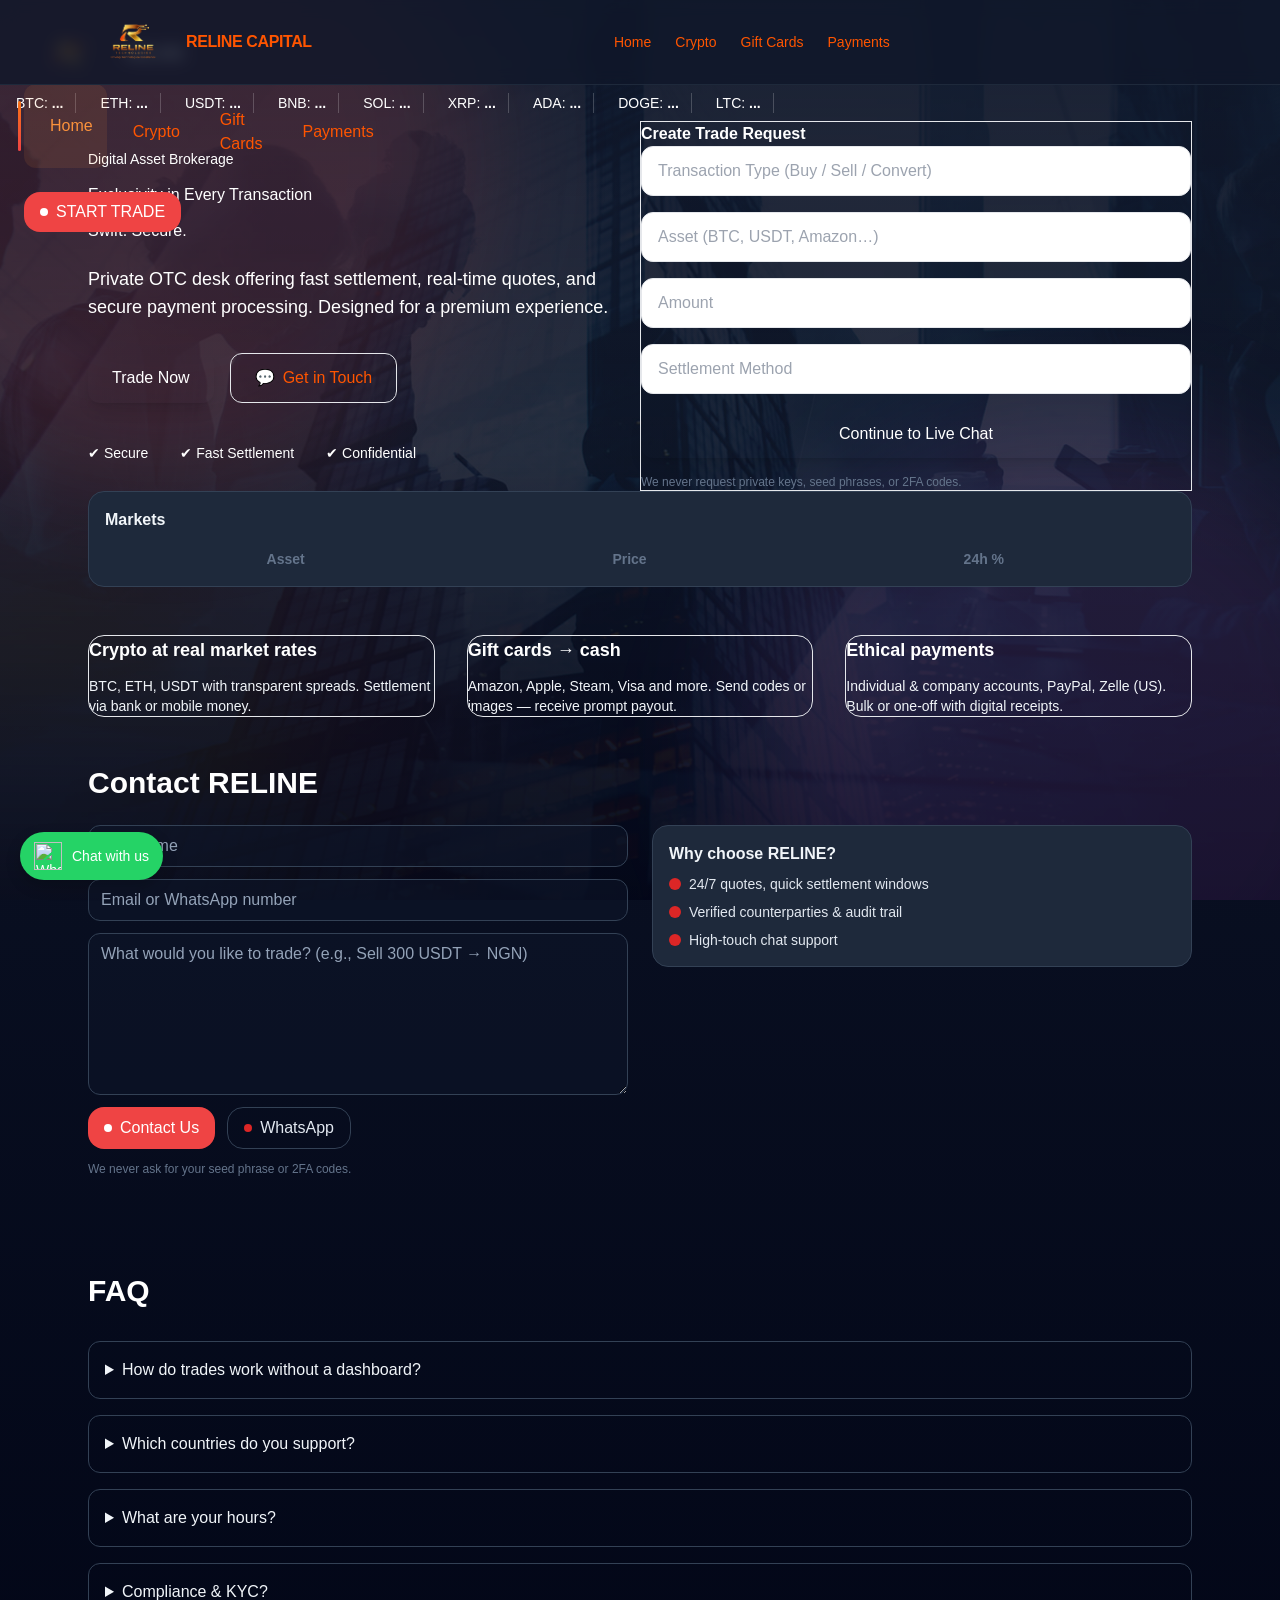
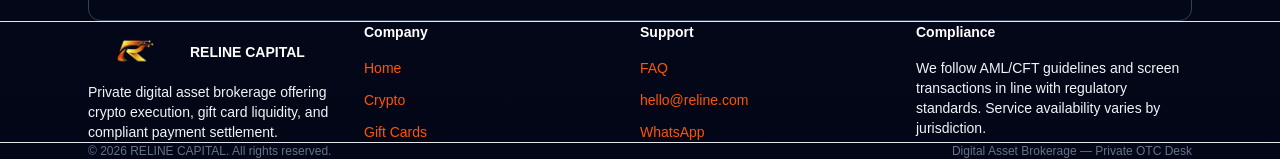
==== commit 0bb5699b: "update layout" ====
--- a/index.html
+++ b/index.html
@@ -245,43 +245,75 @@
 
   <-- MAIN WEBSITE CONTENT -->
   <!-- <div id="mainContent" style="display:none;"> -->
-    <!-- YOUR EXISTING WEBSITE CODE GOES HERE -->
-
-
-
-    <div aria-hidden="" class="pointer-events-none fixed inset-0 -z-20 overflow-hidden">
-      <div id="bgParallax" class="absolute inset-0 will-change-transform transition-transform duration-150"
-        style="transform: translate(4.98884px, -2.41655px) scale(1.03);">
-        <img src="./img/2geda.jpeg" alt="" class="w-full h-full object-cover opacity-30 dark:opacity-20">
-      </div>
-      <div
-        class="absolute inset-0 bg-gradient-to-b from-white/80 via-white/40 to-white/80 dark:from-slate-900/80 dark:via-slate-900/40 dark:to-slate-950/85">
-      </div>
-      <div class="absolute -top-40 -left-40 w-[40rem] h-[40rem] rounded-full bg-cyan-400/15 blur-3xl"
-        style="animation: floatA 22s ease-in-out infinite;"></div>
-      <div class="absolute -bottom-48 -right-32 w-[42rem] h-[42rem] rounded-full bg-fuchsia-400/10 blur-3xl"
-        style="animation: floatB 26s ease-in-out infinite;"></div>
+  <!-- YOUR EXISTING WEBSITE CODE GOES HERE -->
+
+
+
+  <div aria-hidden="" class="pointer-events-none fixed inset-0 -z-20 overflow-hidden">
+    <div id="bgParallax" class="absolute inset-0 will-change-transform transition-transform duration-150"
+      style="transform: translate(4.98884px, -2.41655px) scale(1.03);">
+      <img src="./img/2geda.jpeg" alt="" class="w-full h-full object-cover opacity-30 dark:opacity-20">
     </div>
-
-    <!-- Header -->
-    <header
-      class="sticky top-0 z-40 backdrop-blur bg-white/80 dark:bg-slate-900/80 border-b border-slate-200 dark:border-slate-800">
-      <div class="max-w-6xl mx-auto px-4 sm:px-6 py-3 flex items-center justify-between">
-        <a href="#home" class="flex items-center gap-2"><img src="img/reline_logo.png" alt="Reline Technologies"
-            style="height:60px;">
-          <!-- <span class="w-8 h-8 rounded-xl bg-red-600 shadow-lg shadow-red-600/40 block"></span> -->
-          <span class="font-semibold tracking-tight">RELINE CAPITAL</span>
-        </a>
-        <nav class="hidden md:flex items-center gap-6 text-sm">
-          <a href="index.html" class="hover:text-cyan-600">Home</a>
-          <a href="crypto.html" class="hover:text-cyan-600">Crypto</a>
-          <a href="giftcard.html" class="hover:text-cyan-600">Gift Cards</a>
-          <a href="accounts.html" class="hover:text-cyan-600">Payments</a>
-          <!-- <a href="#faq" class="hover:text-cyan-600">FAQ</a>
+    <div
+      class="absolute inset-0 bg-gradient-to-b from-white/80 via-white/40 to-white/80 dark:from-slate-900/80 dark:via-slate-900/40 dark:to-slate-950/85">
+    </div>
+    <div class="absolute -top-40 -left-40 w-[40rem] h-[40rem] rounded-full bg-cyan-400/15 blur-3xl"
+      style="animation: floatA 22s ease-in-out infinite;"></div>
+    <div class="absolute -bottom-48 -right-32 w-[42rem] h-[42rem] rounded-full bg-fuchsia-400/10 blur-3xl"
+      style="animation: floatB 26s ease-in-out infinite;"></div>
+  </div>
+
+  <script>
+    async function loadPrices() {
+      try {
+        const res = await fetch(
+          "https://api.coingecko.com/api/v3/simple/price?ids=bitcoin,ethereum,tether,binancecoin,solana,ripple,cardano,dogecoin,polygon,litecoin&vs_currencies=usd&include_24hr_change=true"
+        );
+        const data = await res.json();
+
+        function format(price, change) {
+          const color = change >= 0 ? "lime" : "red";
+          return `$${price.toLocaleString()} <span style="color:${color}">(${change.toFixed(2)}%)</span>`;
+        }
+
+        document.getElementById("btcPrice").innerHTML = format(data.bitcoin.usd, data.bitcoin.usd_24h_change);
+        document.getElementById("ethPrice").innerHTML = format(data.ethereum.usd, data.ethereum.usd_24h_change);
+        document.getElementById("usdtPrice").innerHTML = format(data.tether.usd, data.tether.usd_24h_change);
+        document.getElementById("bnbPrice").innerHTML = format(data.binancecoin.usd, data.binancecoin.usd_24h_change);
+        document.getElementById("solPrice").innerHTML = format(data.solana.usd, data.solana.usd_24h_change);
+        document.getElementById("xrpPrice").innerHTML = format(data.ripple.usd, data.ripple.usd_24h_change);
+        document.getElementById("adaPrice").innerHTML = format(data.cardano.usd, data.cardano.usd_24h_change);
+        document.getElementById("dogePrice").innerHTML = format(data.dogecoin.usd, data.dogecoin.usd_24h_change);
+        document.getElementById("ltcPrice").innerHTML = format(data.litecoin.usd, data.litecoin.usd_24h_change);
+
+      } catch (err) {
+        console.error("Price error:", err);
+      }
+    }
+
+    loadPrices();
+    setInterval(loadPrices, 10000);
+  </script>
+
+  <!-- Header -->
+  <header
+    class="sticky top-0 z-40 backdrop-blur bg-white/80 dark:bg-slate-900/80 border-b border-slate-200 dark:border-slate-800">
+    <div class="max-w-6xl mx-auto px-4 sm:px-6 py-3 flex items-center justify-between">
+      <a href="#home" class="flex items-center gap-2"><img src="img/reline_logo.png" alt="Reline Technologies"
+          style="height:60px;">
+        <!-- <span class="w-8 h-8 rounded-xl bg-red-600 shadow-lg shadow-red-600/40 block"></span> -->
+        <span class="font-semibold tracking-tight">RELINE CAPITAL</span>
+      </a>
+      <nav class="hidden md:flex items-center gap-6 text-sm">
+        <a href="index.html" class="hover:text-cyan-600">Home</a>
+        <a href="crypto.html" class="hover:text-cyan-600">Crypto</a>
+        <a href="giftcard.html" class="hover:text-cyan-600">Gift Cards</a>
+        <a href="accounts.html" class="hover:text-cyan-600">Payments</a>
+        <!-- <a href="#faq" class="hover:text-cyan-600">FAQ</a>
         <a href="#contact" class="hover:text-cyan-600">Contact</a> -->
-        </nav>
-        <div class="flex flex-wrap items-center gap-3">
-          <!--<div
+      </nav>
+      <div class="flex flex-wrap items-center gap-3">
+        <!--<div
           class="flex items-center gap-1 p-1 rounded-xl border border-slate-200 dark:border-slate-700 bg-slate-100 dark:bg-slate-800">
           <span class="px-2 text-xs text-slate-500">Theme</span>
           <button id="tAuto" class="px-3 py-1 rounded-lg text-sm text-slate-600 dark:text-slate-300">Auto</button>
@@ -289,7 +321,7 @@
             class="px-3 py-1 rounded-lg text-sm bg-white dark:bg-slate-700 shadow text-slate-900 dark:text-white">Light</button>
           <button id="tDark" class="px-3 py-1 rounded-lg text-sm text-slate-600 dark:text-slate-300">Dark</button>
         </div> -->
-          <!-- <div id="chartToggle"
+        <!-- <div id="chartToggle"
           class="items-center gap-1 p-1 rounded-xl border border-slate-200 dark:border-slate-700 bg-slate-100 dark:bg-slate-800 hidden">
           <span class="px-2 text-xs text-slate-500">Chart</span>
           <button data-chart="candles"
@@ -297,300 +329,380 @@
           <button data-chart="line"
             class="px-3 py-1 rounded-lg text-sm text-slate-600 dark:text-slate-300">Line</button>
         </div> -->
-          <button onclick="if (typeof Tawk_API !== 'undefined') { Tawk_API.maximize(); }"
-            class="hidden lg:inline-flex rounded-2xl bg-cyan-500 hover:bg-cyan-600 text-white px-4 py-2 items-center justify-center gap-2">
-            <span class="inline-block w-2 h-2 rounded-full bg-white"></span>
-            START TRADE
-          </button>
-
-          <!-- Mobile Hamburger -->
-          <button id="menuBtn"
-            class="md:hidden relative z-50 w-9 h-9 flex flex-col justify-center items-center gap-1.5 group">
-            <span class="line w-6 h-0.5 bg-white transition-all duration-300"></span>
-            <span class="line w-6 h-0.5 bg-white transition-all duration-300"></span>
-            <span class="line w-6 h-0.5 bg-white transition-all duration-300"></span>
-          </button>
-        </div>
-      </div>
-    </header>
-
-    <main>
-      <!-- HOME -->
-      <section id="home" class="relative bg-slate-895 text-white">
+        <button onclick="if (typeof Tawk_API !== 'undefined') { Tawk_API.maximize(); }"
+          class="hidden lg:inline-flex rounded-2xl bg-cyan-500 hover:bg-cyan-600 text-white px-4 py-2 items-center justify-center gap-2">
+          <span class="inline-block w-2 h-2 rounded-full bg-white"></span>
+          START TRADE
+        </button>
+
+        <!-- Mobile Hamburger -->
+        <button id="menuBtn"
+          class="md:hidden relative z-50 w-9 h-9 flex flex-col justify-center items-center gap-1.5 group">
+          <span class="line w-6 h-0.5 bg-white transition-all duration-300"></span>
+          <span class="line w-6 h-0.5 bg-white transition-all duration-300"></span>
+          <span class="line w-6 h-0.5 bg-white transition-all duration-300"></span>
+        </button>
+      </div>
+    </div>
+  </header>
+
+  <div id="priceBar" class="w-full bg-transparent text-white text-sm py-2 px-4 flex gap-6 overflow-x-auto">
+    <span>BTC: <b id="btcPrice">...</b></span>
+    <span>ETH: <b id="ethPrice">...</b></span>
+    <span>USDT: <b id="usdtPrice">...</b></span>
+    <span>BNB: <b id="bnbPrice">...</b></span>
+    <span>SOL: <b id="solPrice">...</b></span>
+    <span>XRP: <b id="xrpPrice">...</b></span>
+    <span>ADA: <b id="adaPrice">...</b></span>
+    <span>DOGE: <b id="dogePrice">...</b></span>
+    <span>LTC: <b id="ltcPrice">...</b></span>
+  </div>
+
+  <style>
+    #priceBar {
+      white-space: nowrap;
+      animation: scrollTicker 25s linear infinite;
+    }
+
+    #priceBar span {
+      border-right: 1px solid rgba(255, 255, 255, 0.2);
+      padding-right: 12px;
+    }
+
+    @keyframes scrollTicker {
+      from {
+        transform: translateX(0);
+      }
+
+      to {
+        transform: translateX(-50%);
+      }
+    }
+  </style>
+
+  <main>
+    <!-- HOME -->
+    <section id="home" class="relative bg-slate-895 text-white">
+      <div
+        class="absolute inset-0 opacity-20 bg-[radial-gradient(circle_at_20%_20%,#7f1d1d,transparent_40%),radial-gradient(circle_at_50%_50%,#991b1b,transparent_40%)]">
+      </div>
+
+      <div class="relative max-w-6xl mx-auto px-6 py-24 grid md:grid-cols-2 gap-16 items-center">
+
+        <!-- LEFT CONTENT -->
+        <div>
+          <p class="text-sm tracking-widest uppercase text-red-500 mb-4">
+            Digital Asset Brokerage
+          </p>
+
+          <h1 class="text-5xl md:text-6xl font-bold leading-tight">
+            Exclusivity in Every Transaction
+            <span class="block mt-4 text-red-500 ">Swift. Secure. </span>
+          </h1>
+
+          <p class="mt-6 text-lg text-slate-300 max-w-lg">
+            Private OTC desk offering fast settlement, real-time quotes, and secure payment processing. Designed for a
+            premium experience.
+          </p>
+
+          <div class="mt-8 flex flex-wrap gap-4">
+            <button onclick="if (typeof Tawk_API !== 'undefined') { Tawk_API.maximize(); }"
+              class="bg-red-600 hover:bg-red-700 transition px-6 py-3 rounded-xl font-medium shadow-lg">
+              Trade Now
+            </button>
+
+            <a href="https://wa.me/2349066944969?text=Hello%20I%20want%20to%20make%20an%20inquiry" target="_blank"
+              class="border border-slate-700 hover:border-red-600 px-6 py-3 rounded-xl transition inline-flex items-center gap-2">
+
+              <span>💬</span> Get in Touch
+            </a>
+          </div>
+
+          <div class="mt-10 flex gap-8 text-sm text-slate-400">
+            <span>✔ Secure</span>
+            <span>✔ Fast Settlement</span>
+            <span>✔ Confidential</span>
+          </div>
+        </div>
+
+        <!-- RIGHT GLASS CARD -->
+        <div class="backdrop-blur-xl bg-white/5 border border-white/10 rounded-3xl p-8 shadow-2xl">
+          <h3 class="text-xl font-semibold mb-6">Create Trade Request</h3>
+
+          <div class="space-y-4">
+            <input class="w-full bg-slate-900 border border-slate-800 rounded-xl px-4 py-3 placeholder-slate-500"
+              placeholder="Transaction Type (Buy / Sell / Convert)">
+
+            <input class="w-full bg-slate-900 border border-slate-800 rounded-xl px-4 py-3 placeholder-slate-500"
+              placeholder="Asset (BTC, USDT, Amazon…)">
+
+            <input class="w-full bg-slate-900 border border-slate-800 rounded-xl px-4 py-3 placeholder-slate-500"
+              placeholder="Amount">
+
+            <input class="w-full bg-slate-900 border border-slate-800 rounded-xl px-4 py-3 placeholder-slate-500"
+              placeholder="Settlement Method">
+
+            <button onclick="if (typeof Tawk_API !== 'undefined') { Tawk_API.maximize(); }"
+              class="w-full bg-red-600 hover:bg-red-700 transition rounded-xl py-3 font-medium shadow-lg">
+              Continue to Live Chat
+            </button>
+          </div>
+
+          <p class="text-xs text-slate-500 mt-4">
+            We never request private keys, seed phrases, or 2FA codes.
+          </p>
+        </div>
+
+      </div>
+    </section>
+
+
+
+    <!-- Highlights -->
+    <section class="max-w-6xl mx-auto px-6 py-16">
+      
+      <div class="rounded-2xl border border-slate-200 dark:border-slate-700 bg-white dark:bg-slate-800 p-4">
+        <h3 class="font-semibold mb-4">Markets</h3>
+        <table class="w-full text-sm">
+          <thead>
+            <tr class="text-left text-slate-500">
+              <th>Asset</th>
+              <th>Price</th>
+              <th>24h %</th>
+            </tr>
+          </thead>
+          <tbody id="marketTable"></tbody>
+        </table>
+      </div>
+
+      <script>
+        async function loadMarket() {
+          const res = await fetch(
+            "https://api.coingecko.com/api/v3/coins/markets?vs_currency=usd&ids=bitcoin,ethereum,tether,binancecoin,solana,ripple,cardano,tron,litecoin,dodgecoin,"
+          );
+          const data = await res.json();
+
+          const table = document.getElementById("marketTable");
+          table.innerHTML = "";
+
+          data.forEach(c => {
+            const row = `
+      <tr class="border-t border-slate-200 dark:border-slate-700">
+        <td>${c.name} (${c.symbol.toUpperCase()})</td>
+        <td>$${c.current_price.toLocaleString()}</td>
+        <td style="color:${c.price_change_percentage_24h >= 0 ? 'lime' : 'red'}">
+          ${c.price_change_percentage_24h.toFixed(2)}%
+        </td>
+      </tr>
+    `;
+            table.innerHTML += row;
+          });
+        }
+
+        loadMarket();
+        setInterval(loadMarket, 15000);
+      </script>
+
+      <BR></BR>
+
+      <div class="grid md:grid-cols-3 gap-8">
+
+        <!-- Card 1 -->
         <div
-          class="absolute inset-0 opacity-20 bg-[radial-gradient(circle_at_20%_20%,#7f1d1d,transparent_40%),radial-gradient(circle_at_50%_50%,#991b1b,transparent_40%)]">
-        </div>
-
-        <div class="relative max-w-6xl mx-auto px-6 py-24 grid md:grid-cols-2 gap-16 items-center">
-
-          <!-- LEFT CONTENT -->
-          <div>
-            <p class="text-sm tracking-widest uppercase text-red-500 mb-4">
-              Digital Asset Brokerage
-            </p>
-
-            <h1 class="text-5xl md:text-6xl font-bold leading-tight">
-              Trade Crypto & Gift Cards
-              <span class="block text-red-500">With Confidence.</span>
-            </h1>
-
-            <p class="mt-6 text-lg text-slate-300 max-w-lg">
-              Private OTC desk offering fast settlement, real-time quotes,
-              and secure payment processing. Designed for serious traders.
-            </p>
-
-            <div class="mt-8 flex flex-wrap gap-4">
+          class="relative p-8 rounded-2xl bg-slate-900 border border-slate-800 hover:border-red-600 transition-all duration-300 hover:-translate-y-1 hover:shadow-xl overflow-hidden">
+
+          <div class="w-12 h-[2px] bg-gradient-to-r from-red-600 to-red-400 mb-6 rounded-full"></div>
+
+          <h3 class="text-lg font-semibold text-white">
+            Crypto at real market rates
+          </h3>
+
+          <p class="mt-3 text-sm text-slate-400 leading-relaxed">
+            BTC, ETH, USDT with transparent spreads.
+            Settlement via bank or mobile money.
+          </p>
+        </div>
+
+        <!-- Card 2 -->
+        <div
+          class="relative p-8 rounded-2xl bg-slate-900 border border-slate-800 hover:border-red-600 transition-all duration-300 hover:-translate-y-1 hover:shadow-xl overflow-hidden">
+
+          <div class="w-12 h-[2px] bg-gradient-to-r from-red-600 to-red-400 mb-6 rounded-full"></div>
+
+          <h3 class="text-lg font-semibold text-white">
+            Gift cards → cash
+          </h3>
+
+          <p class="mt-3 text-sm text-slate-400 leading-relaxed">
+            Amazon, Apple, Steam, Visa and more.
+            Send codes or images — receive prompt payout.
+          </p>
+        </div>
+
+        <!-- Card 3 -->
+        <div
+          class="relative p-8 rounded-2xl bg-slate-900 border border-slate-800 hover:border-red-600 transition-all duration-300 hover:-translate-y-1 hover:shadow-xl overflow-hidden">
+
+          <div class="w-12 h-[2px] bg-gradient-to-r from-red-600 to-red-400 mb-6 rounded-full"></div>
+
+          <h3 class="text-lg font-semibold text-white">
+            Ethical payments
+          </h3>
+
+          <p class="mt-3 text-sm text-slate-400 leading-relaxed">
+            Individual & company accounts, PayPal, Zelle (US).
+            Bulk or one-off with digital receipts.
+          </p>
+        </div>
+
+      </div>
+      <!-- </section> -->
+       
+      <BR></BR>
+
+      <!-- CONTACT -->
+      <!-- <section id="contact" class="scroll-mt-24 max-w-6xl mx-auto px-6 py-16"> -->
+      <h2 class="text-3xl font-semibold text-white">Contact RELINE</h2>
+      <div class="mt-6 grid md:grid-cols-2 gap-6 items-start">
+        <div>
+          <div class="space-y-3">
+            <input
+              class="w-full border border-slate-200 dark:border-slate-700 dark:bg-slate-900/50 rounded-xl px-3 py-2 placeholder-slate-400"
+              placeholder="Your name">
+            <input
+              class="w-full border border-slate-200 dark:border-slate-700 dark:bg-slate-900/50 rounded-xl px-3 py-2 placeholder-slate-400"
+              placeholder="Email or WhatsApp number">
+            <textarea
+              class="w-full border border-slate-200 dark:border-slate-700 dark:bg-slate-900/50 rounded-xl px-3 py-2 placeholder-slate-400"
+              rows="6" placeholder="What would you like to trade? (e.g., Sell 300 USDT → NGN)"></textarea>
+            <div class="flex gap-3">
               <button onclick="if (typeof Tawk_API !== 'undefined') { Tawk_API.maximize(); }"
-                class="bg-red-600 hover:bg-red-700 transition px-6 py-3 rounded-xl font-medium shadow-lg">
-                Trade Now
+                class="rounded-2xl bg-cyan-500 hover:bg-cyan-600 text-white px-4 py-2 inline-flex items-center justify-center gap-2">
+                <span class="inline-block w-2 h-2 rounded-full bg-white"></span>
+                Contact Us
               </button>
-
-              <a href="https://wa.me/2349066944969?text=Hello%20I%20want%20to%20make%20an%20inquiry" target="_blank"
-                class="border border-slate-700 hover:border-red-600 px-6 py-3 rounded-xl transition inline-flex items-center gap-2">
-
-                <span>💬</span> Get in Touch
-              </a>
+              <a href="https://wa.me/1234567890" target="_blank"
+                class="rounded-2xl bg-slate-900 border border-slate-800 hover:border-red-600 transition border border-slate-200 dark:border-slate-700 text-slate-700 dark:text-slate-200 hover:bg-slate-50 dark:hover:bg-slate-700 px-4 py-2 inline-flex items-center gap-2"><span
+                  class="inline-block w-2 h-2 bg-cyan-600 rounded-full"></span>WhatsApp</a>
             </div>
-
-            <div class="mt-10 flex gap-8 text-sm text-slate-400">
-              <span>✔ Secure</span>
-              <span>✔ Fast Settlement</span>
-              <span>✔ Confidential</span>
-            </div>
+            <p class="text-xs text-slate-500">We never ask for your seed phrase or 2FA codes.</p>
           </div>
-
-          <!-- RIGHT GLASS CARD -->
-          <div class="backdrop-blur-xl bg-white/5 border border-white/10 rounded-3xl p-8 shadow-2xl">
-            <h3 class="text-xl font-semibold mb-6">Create Trade Request</h3>
-
-            <div class="space-y-4">
-              <input class="w-full bg-slate-900 border border-slate-800 rounded-xl px-4 py-3 placeholder-slate-500"
-                placeholder="Transaction Type (Buy / Sell / Convert)">
-
-              <input class="w-full bg-slate-900 border border-slate-800 rounded-xl px-4 py-3 placeholder-slate-500"
-                placeholder="Asset (BTC, USDT, Amazon…)">
-
-              <input class="w-full bg-slate-900 border border-slate-800 rounded-xl px-4 py-3 placeholder-slate-500"
-                placeholder="Amount">
-
-              <input class="w-full bg-slate-900 border border-slate-800 rounded-xl px-4 py-3 placeholder-slate-500"
-                placeholder="Settlement Method">
-
-              <button onclick="if (typeof Tawk_API !== 'undefined') { Tawk_API.maximize(); }"
-                class="w-full bg-red-600 hover:bg-red-700 transition rounded-xl py-3 font-medium shadow-lg">
-                Continue to Live Chat
-              </button>
-            </div>
-
-            <p class="text-xs text-slate-500 mt-4">
-              We never request private keys, seed phrases, or 2FA codes.
-            </p>
+        </div>
+        <div class="rounded-2xl border border-slate-200 dark:border-slate-700 dark:bg-slate-800 bg-white p-4">
+          <div class="text-base font-semibold mb-2">Why choose RELINE?</div>
+          <div class="text-sm text-slate-700 dark:text-slate-200 space-y-2">
+            <p class="flex items-center gap-2"><span class="w-3 h-3 bg-cyan-600 rounded-full inline-block"></span>
+              24/7
+              quotes, quick settlement windows</p>
+            <p class="flex items-center gap-2"><span class="w-3 h-3 bg-cyan-600 rounded-full inline-block"></span>
+              Verified counterparties &amp; audit trail</p>
+            <p class="flex items-center gap-2"><span class="w-3 h-3 bg-cyan-600 rounded-full inline-block"></span>
+              High‑touch chat support</p>
           </div>
-
-        </div>
-      </section>
-
-      <!-- Highlights -->
-      <section class="max-w-6xl mx-auto px-6 py-16">
-        <div class="grid md:grid-cols-3 gap-8">
-
-          <!-- Card 1 -->
-          <div
-            class="relative p-8 rounded-2xl bg-slate-900 border border-slate-800 hover:border-red-600 transition-all duration-300 hover:-translate-y-1 hover:shadow-xl overflow-hidden">
-
-            <div class="w-12 h-[2px] bg-gradient-to-r from-red-600 to-red-400 mb-6 rounded-full"></div>
-
-            <h3 class="text-lg font-semibold text-white">
-              Crypto at real market rates
-            </h3>
-
-            <p class="mt-3 text-sm text-slate-400 leading-relaxed">
-              BTC, ETH, USDT with transparent spreads.
-              Settlement via bank or mobile money.
-            </p>
-          </div>
-
-          <!-- Card 2 -->
-          <div
-            class="relative p-8 rounded-2xl bg-slate-900 border border-slate-800 hover:border-red-600 transition-all duration-300 hover:-translate-y-1 hover:shadow-xl overflow-hidden">
-
-            <div class="w-12 h-[2px] bg-gradient-to-r from-red-600 to-red-400 mb-6 rounded-full"></div>
-
-            <h3 class="text-lg font-semibold text-white">
-              Gift cards → cash
-            </h3>
-
-            <p class="mt-3 text-sm text-slate-400 leading-relaxed">
-              Amazon, Apple, Steam, Visa and more.
-              Send codes or images — receive prompt payout.
-            </p>
-          </div>
-
-          <!-- Card 3 -->
-          <div
-            class="relative p-8 rounded-2xl bg-slate-900 border border-slate-800 hover:border-red-600 transition-all duration-300 hover:-translate-y-1 hover:shadow-xl overflow-hidden">
-
-            <div class="w-12 h-[2px] bg-gradient-to-r from-red-600 to-red-400 mb-6 rounded-full"></div>
-
-            <h3 class="text-lg font-semibold text-white">
-              Ethical payments
-            </h3>
-
-            <p class="mt-3 text-sm text-slate-400 leading-relaxed">
-              Individual & company accounts, PayPal, Zelle (US).
-              Bulk or one-off with digital receipts.
-            </p>
-          </div>
-
-        </div>
-        <!-- </section> -->
-
-        <BR></BR>
-        <BR></BR>
-
-        <!-- CONTACT -->
-        <!-- <section id="contact" class="scroll-mt-24 max-w-6xl mx-auto px-6 py-16"> -->
-        <h2 class="text-3xl font-semibold text-white">Contact RELINE</h2>
-        <div class="mt-6 grid md:grid-cols-2 gap-6 items-start">
-          <div>
-            <div class="space-y-3">
-              <input
-                class="w-full border border-slate-200 dark:border-slate-700 dark:bg-slate-900/50 rounded-xl px-3 py-2 placeholder-slate-400"
-                placeholder="Your name">
-              <input
-                class="w-full border border-slate-200 dark:border-slate-700 dark:bg-slate-900/50 rounded-xl px-3 py-2 placeholder-slate-400"
-                placeholder="Email or WhatsApp number">
-              <textarea
-                class="w-full border border-slate-200 dark:border-slate-700 dark:bg-slate-900/50 rounded-xl px-3 py-2 placeholder-slate-400"
-                rows="6" placeholder="What would you like to trade? (e.g., Sell 300 USDT → NGN)"></textarea>
-              <div class="flex gap-3">
-                <button onclick="if (typeof Tawk_API !== 'undefined') { Tawk_API.maximize(); }"
-                  class="rounded-2xl bg-cyan-500 hover:bg-cyan-600 text-white px-4 py-2 inline-flex items-center justify-center gap-2">
-                  <span class="inline-block w-2 h-2 rounded-full bg-white"></span>
-                  Contact Us
-                </button>
-                <a href="https://wa.me/1234567890" target="_blank"
-                  class="rounded-2xl bg-slate-900 border border-slate-800 hover:border-red-600 transition border border-slate-200 dark:border-slate-700 text-slate-700 dark:text-slate-200 hover:bg-slate-50 dark:hover:bg-slate-700 px-4 py-2 inline-flex items-center gap-2"><span
-                    class="inline-block w-2 h-2 bg-cyan-600 rounded-full"></span>WhatsApp</a>
-              </div>
-              <p class="text-xs text-slate-500">We never ask for your seed phrase or 2FA codes.</p>
-            </div>
-          </div>
-          <div class="rounded-2xl border border-slate-200 dark:border-slate-700 dark:bg-slate-800 bg-white p-4">
-            <div class="text-base font-semibold mb-2">Why choose RELINE?</div>
-            <div class="text-sm text-slate-700 dark:text-slate-200 space-y-2">
-              <p class="flex items-center gap-2"><span class="w-3 h-3 bg-cyan-600 rounded-full inline-block"></span>
-                24/7
-                quotes, quick settlement windows</p>
-              <p class="flex items-center gap-2"><span class="w-3 h-3 bg-cyan-600 rounded-full inline-block"></span>
-                Verified counterparties &amp; audit trail</p>
-              <p class="flex items-center gap-2"><span class="w-3 h-3 bg-cyan-600 rounded-full inline-block"></span>
-                High‑touch chat support</p>
-            </div>
-          </div>
-        </div>
-
-        <BR></BR>
-        <BR></BR>
-
-        <!-- FAQ -->
-        <!-- <section id="faq" class="scroll-mt-24 max-w-6xl mx-auto px-6 py-16"> -->
-        <h2 class="text-3xl font-semibold text-white">FAQ</h2>
-        <div class="mt-8 space-y-4">
-          <details
-            class="rounded-xl border border-slate-200 dark:border-slate-700 p-4 bg-slate-900 border border-slate-800 hover:border-red-600 transition">
-            <summary class="cursor-pointer font-medium">How do trades work without a dashboard?</summary>
-            <p class="mt-2 text-sm text-slate-600 dark:text-slate-300">Start a chat, request a quote, share order
-              details,
-              and settle via bank transfer or an agreed rail. We confirm funds and complete delivery — all recorded in
-              the
-              chat with receipts.</p>
-          </details>
-          <details
-            class="rounded-xl border border-slate-200 dark:border-slate-700 p-4 bg-slate-900 border border-slate-800 hover:border-red-600 transition">
-            <summary class="cursor-pointer font-medium">Which countries do you support?</summary>
-            <p class="mt-2 text-sm text-slate-600 dark:text-slate-300">We operate globally for digital assets.
-              Settlement
-              methods vary by region. Ask in chat for your location.</p>
-          </details>
-          <details
-            class="rounded-xl border border-slate-200 dark:border-slate-700 p-4 bg-slate-900 border border-slate-800 hover:border-red-600 transition">
-            <summary class="cursor-pointer font-medium">What are your hours?</summary>
-            <p class="mt-2 text-sm text-slate-600 dark:text-slate-300">24/7 for quotes. Settlement windows follow
-              partner
-              banks and rails; we’ll confirm in chat.</p>
-          </details>
-          <details
-            class="rounded-xl border border-slate-200 dark:border-slate-700 p-4 bg-slate-900 border border-slate-800 hover:border-red-600 transition">
-            <summary class="cursor-pointer font-medium">Compliance &amp; KYC?</summary>
-            <p class="mt-2 text-sm text-slate-600 dark:text-slate-300">Light KYC for first‑time trades and larger
-              amounts.
-              We follow AML guidelines and keep your data private.</p>
-          </details>
-        </div>
-        <!-- </section> -->
-      </section>
-    </main>
-
-    <footer class="bg-slate-950 border-t border-slate-800 mt-20">
-      <div class="max-w-6xl mx-auto px-6 py-16 grid md:grid-cols-4 gap-12 text-sm">
-
-        <!-- Brand -->
-        <div>
-          <a href="#home" class="flex items-center gap-3">
-            <img src="img/downloadlogo.png" alt="Reline Technologies" style="height:60px;">
-            <span class="text-white font-semibold tracking-wide">
-              RELINE CAPITAL
-            </span>
-          </a>
-
-          <p class="mt-5 text-slate-400 leading-relaxed">
-            Private digital asset brokerage offering crypto execution,
-            gift card liquidity, and compliant payment settlement.
-          </p>
-        </div>
-
-        <!-- Company -->
-        <div>
-          <h4 class="text-white font-semibold mb-4 tracking-wide">Company</h4>
-          <ul class="space-y-3 text-slate-400">
-            <li><a href="#home" class="hover:text-red-500 transition">Home</a></li>
-            <li><a href="#crypto" class="hover:text-red-500 transition">Crypto</a></li>
-            <li><a href="#giftcards" class="hover:text-red-500 transition">Gift Cards</a></li>
-          </ul>
-        </div>
-
-        <!-- Support -->
-        <div>
-          <h4 class="text-white font-semibold mb-4 tracking-wide">Support</h4>
-          <ul class="space-y-3 text-slate-400">
-            <li><a href="#faq" class="hover:text-red-500 transition">FAQ</a></li>
-            <li><a href="mailto:hello@reline.com" class="hover:text-red-500 transition">hello@reline.com</a></li>
-            <li><a href="https://wa.me/1234567890" target="_blank" class="hover:text-red-500 transition">WhatsApp</a>
-            </li>
-          </ul>
-        </div>
-
-        <!-- Compliance -->
-        <div>
-          <h4 class="text-white font-semibold mb-4 tracking-wide">Compliance</h4>
-          <p class="text-slate-400 leading-relaxed">
-            We follow AML/CFT guidelines and screen transactions in line
-            with regulatory standards. Service availability varies by jurisdiction.
-          </p>
-        </div>
-
-      </div>
-
-      <!-- Bottom Bar -->
-      <div class="border-t border-slate-800">
-        <div
-          class="max-w-6xl mx-auto px-6 py-6 text-xs text-slate-500 flex flex-col md:flex-row justify-between items-center gap-4">
-          <span>© 2026 RELINE CAPITAL. All rights reserved.</span>
-          <span>Digital Asset Brokerage — Private OTC Desk</span>
-        </div>
-      </div>
-    </footer>
+        </div>
+      </div>
+
+      <BR></BR>
+      <BR></BR>
+
+      <!-- FAQ -->
+      <!-- <section id="faq" class="scroll-mt-24 max-w-6xl mx-auto px-6 py-16"> -->
+      <h2 class="text-3xl font-semibold text-white">FAQ</h2>
+      <div class="mt-8 space-y-4">
+        <details
+          class="rounded-xl border border-slate-200 dark:border-slate-700 p-4 bg-slate-900 border border-slate-800 hover:border-red-600 transition">
+          <summary class="cursor-pointer font-medium">How do trades work without a dashboard?</summary>
+          <p class="mt-2 text-sm text-slate-600 dark:text-slate-300">Start a chat, request a quote, share order
+            details,
+            and settle via bank transfer or an agreed rail. We confirm funds and complete delivery — all recorded in
+            the
+            chat with receipts.</p>
+        </details>
+        <details
+          class="rounded-xl border border-slate-200 dark:border-slate-700 p-4 bg-slate-900 border border-slate-800 hover:border-red-600 transition">
+          <summary class="cursor-pointer font-medium">Which countries do you support?</summary>
+          <p class="mt-2 text-sm text-slate-600 dark:text-slate-300">We operate globally for digital assets.
+            Settlement
+            methods vary by region. Ask in chat for your location.</p>
+        </details>
+        <details
+          class="rounded-xl border border-slate-200 dark:border-slate-700 p-4 bg-slate-900 border border-slate-800 hover:border-red-600 transition">
+          <summary class="cursor-pointer font-medium">What are your hours?</summary>
+          <p class="mt-2 text-sm text-slate-600 dark:text-slate-300">24/7 for quotes. Settlement windows follow
+            partner
+            banks and rails; we’ll confirm in chat.</p>
+        </details>
+        <details
+          class="rounded-xl border border-slate-200 dark:border-slate-700 p-4 bg-slate-900 border border-slate-800 hover:border-red-600 transition">
+          <summary class="cursor-pointer font-medium">Compliance &amp; KYC?</summary>
+          <p class="mt-2 text-sm text-slate-600 dark:text-slate-300">Light KYC for first‑time trades and larger
+            amounts.
+            We follow AML guidelines and keep your data private.</p>
+        </details>
+      </div>
+      <!-- </section> -->
+    </section>
+  </main>
+
+  <footer class="bg-slate-950 border-t border-slate-800 mt-20">
+    <div class="max-w-6xl mx-auto px-6 py-16 grid md:grid-cols-4 gap-12 text-sm">
+
+      <!-- Brand -->
+      <div>
+        <a href="#home" class="flex items-center gap-3">
+          <img src="img/downloadlogo.png" alt="Reline Technologies" style="height:60px;">
+          <span class="text-white font-semibold tracking-wide">
+            RELINE CAPITAL
+          </span>
+        </a>
+
+        <p class="mt-5 text-slate-400 leading-relaxed">
+          Private digital asset brokerage offering crypto execution,
+          gift card liquidity, and compliant payment settlement.
+        </p>
+      </div>
+
+      <!-- Company -->
+      <div>
+        <h4 class="text-white font-semibold mb-4 tracking-wide">Company</h4>
+        <ul class="space-y-3 text-slate-400">
+          <li><a href="#home" class="hover:text-red-500 transition">Home</a></li>
+          <li><a href="#crypto" class="hover:text-red-500 transition">Crypto</a></li>
+          <li><a href="#giftcards" class="hover:text-red-500 transition">Gift Cards</a></li>
+        </ul>
+      </div>
+
+      <!-- Support -->
+      <div>
+        <h4 class="text-white font-semibold mb-4 tracking-wide">Support</h4>
+        <ul class="space-y-3 text-slate-400">
+          <li><a href="#faq" class="hover:text-red-500 transition">FAQ</a></li>
+          <li><a href="mailto:hello@reline.com" class="hover:text-red-500 transition">hello@reline.com</a></li>
+          <li><a href="https://wa.me/1234567890" target="_blank" class="hover:text-red-500 transition">WhatsApp</a>
+          </li>
+        </ul>
+      </div>
+
+      <!-- Compliance -->
+      <div>
+        <h4 class="text-white font-semibold mb-4 tracking-wide">Compliance</h4>
+        <p class="text-slate-400 leading-relaxed">
+          We follow AML/CFT guidelines and screen transactions in line
+          with regulatory standards. Service availability varies by jurisdiction.
+        </p>
+      </div>
+
+    </div>
+
+    <!-- Bottom Bar -->
+    <div class="border-t border-slate-800">
+      <div
+        class="max-w-6xl mx-auto px-6 py-6 text-xs text-slate-500 flex flex-col md:flex-row justify-between items-center gap-4">
+        <span>© 2026 RELINE CAPITAL. All rights reserved.</span>
+        <span>Digital Asset Brokerage — Private OTC Desk</span>
+      </div>
+    </div>
+  </footer>
 
   </div>
 
@@ -701,7 +813,8 @@
       btc.innerHTML = ''; eth.innerHTML = '';
       new TradingView.widget({
         autosize: true,
-        symbol: 'KRAKEN:BTCUSD',
+        symbol: 'BINANCE:BTCUSDT',
+        symbol: 'BINANCE:ETHUSDT',
         interval: '60',
         timezone: 'Etc/UTC',
         theme: tvTheme,
@@ -825,11 +938,11 @@
     });
   </script>
 
-  
+
 
 
   <!-- Place this before /body in your HTML -->
-  <script>
+  <!-- <script>
     // Disable right-click
     document.addEventListener("contextmenu", function (e) {
       e.preventDefault();
@@ -868,7 +981,7 @@
         alert("Saving the page is disabled!");
       }
     });
-  </script>
+  </script> -->
 </body>
 
 </html>
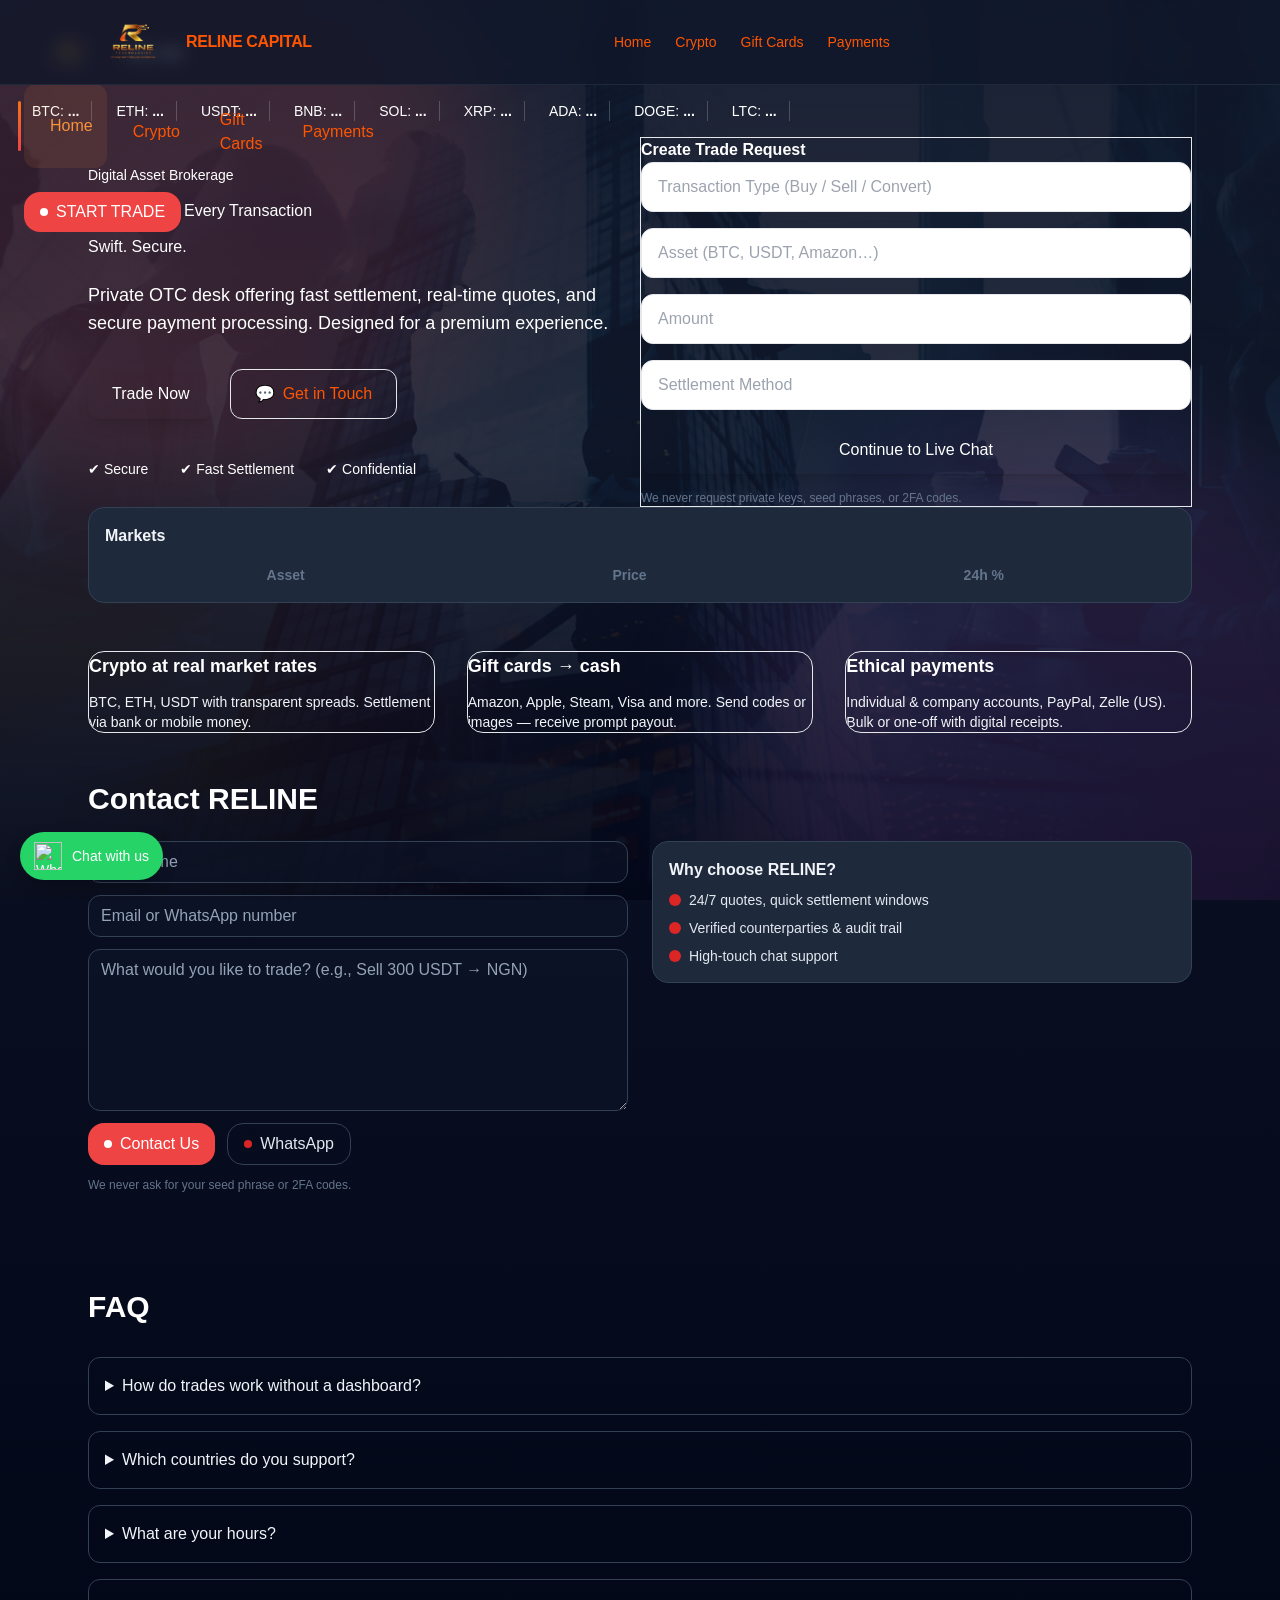
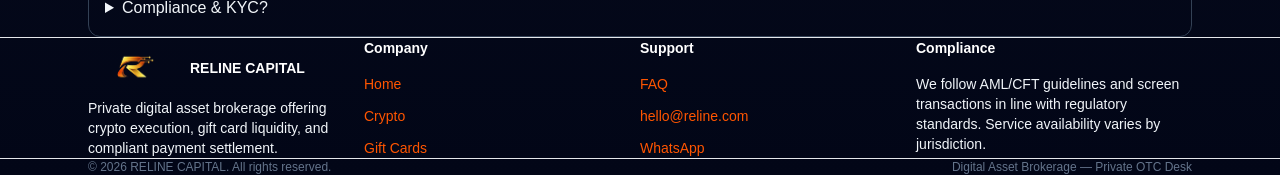
==== commit 6506aa7c: "update layout" ====
--- a/index.html
+++ b/index.html
@@ -346,22 +346,45 @@
     </div>
   </header>
 
-  <div id="priceBar" class="w-full bg-transparent text-white text-sm py-2 px-4 flex gap-6 overflow-x-auto">
-    <span>BTC: <b id="btcPrice">...</b></span>
-    <span>ETH: <b id="ethPrice">...</b></span>
-    <span>USDT: <b id="usdtPrice">...</b></span>
-    <span>BNB: <b id="bnbPrice">...</b></span>
-    <span>SOL: <b id="solPrice">...</b></span>
-    <span>XRP: <b id="xrpPrice">...</b></span>
-    <span>ADA: <b id="adaPrice">...</b></span>
-    <span>DOGE: <b id="dogePrice">...</b></span>
-    <span>LTC: <b id="ltcPrice">...</b></span>
+  <div id="priceBar" class="w-full bg-black text-white text-sm py-2 px-4 overflow-hidden">
+
+    <div id="priceBar" class="w-full bg-black text-white text-sm py-2 px-4 overflow-hidden">
+
+      <div id="tickerTrack" class="flex gap-6">
+        <span>BTC: <b id="btcPrice">...</b></span>
+        <span>ETH: <b id="ethPrice">...</b></span>
+        <span>USDT: <b id="usdtPrice">...</b></span>
+        <span>BNB: <b id="bnbPrice">...</b></span>
+        <span>SOL: <b id="solPrice">...</b></span>
+        <span>XRP: <b id="xrpPrice">...</b></span>
+        <span>ADA: <b id="adaPrice">...</b></span>
+        <span>DOGE: <b id="dogePrice">...</b></span>
+        <span>LTC: <b id="ltcPrice">...</b></span>
+      </div>
+
+    </div>
   </div>
 
   <style>
+    #tickerTrack {
+      display: inline-flex;
+      white-space: nowrap;
+      animation: tickerScroll 25s linear infinite;
+    }
+
+    @keyframes tickerScroll {
+      from {
+        transform: translateX(100%);
+      }
+
+      to {
+        transform: translateX(-100%);
+      }
+    }
+
     #priceBar {
       white-space: nowrap;
-      animation: scrollTicker 25s linear infinite;
+      /* animation: scrollTicker 25s linear infinite; */
     }
 
     #priceBar span {
@@ -460,7 +483,7 @@
 
     <!-- Highlights -->
     <section class="max-w-6xl mx-auto px-6 py-16">
-      
+
       <div class="rounded-2xl border border-slate-200 dark:border-slate-700 bg-white dark:bg-slate-800 p-4">
         <h3 class="font-semibold mb-4">Markets</h3>
         <table class="w-full text-sm">
@@ -557,7 +580,7 @@
 
       </div>
       <!-- </section> -->
-       
+
       <BR></BR>
 
       <!-- CONTACT -->
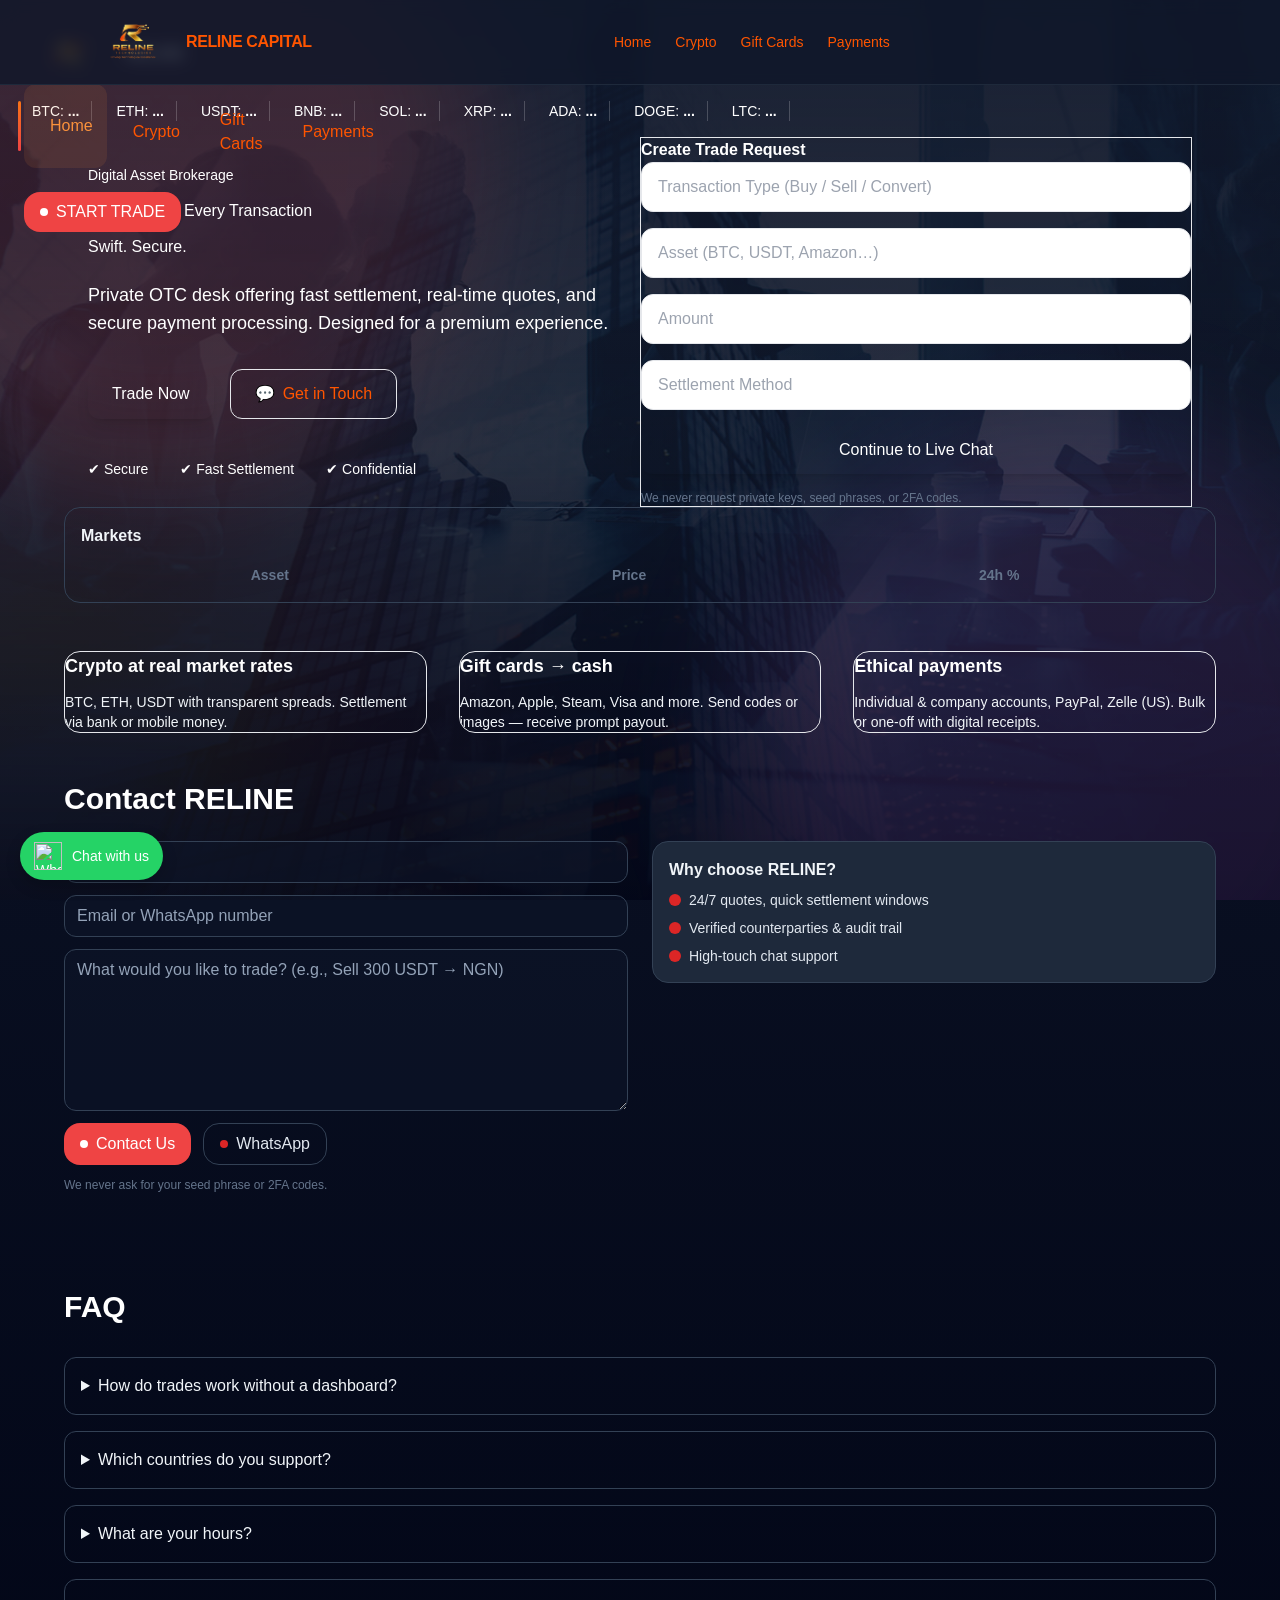
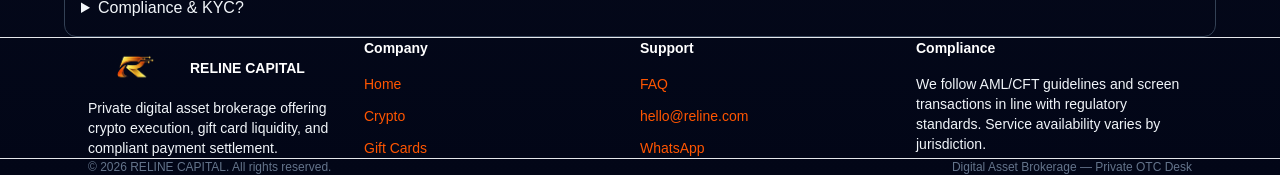
==== commit 9b76fefb: "update layout" ====
--- a/index.html
+++ b/index.html
@@ -482,9 +482,9 @@
 
 
     <!-- Highlights -->
-    <section class="max-w-6xl mx-auto px-6 py-16">
-
-      <div class="rounded-2xl border border-slate-200 dark:border-slate-700 bg-white dark:bg-slate-800 p-4">
+    <section class="max-w-6xl mx-auto px- ">
+
+      <div class="rounded-2xl border border-slate-200 dark:border-slate-700 bg-transparent dark:bg-transparent-800 p-4">
         <h3 class="font-semibold mb-4">Markets</h3>
         <table class="w-full text-sm">
           <thead>
